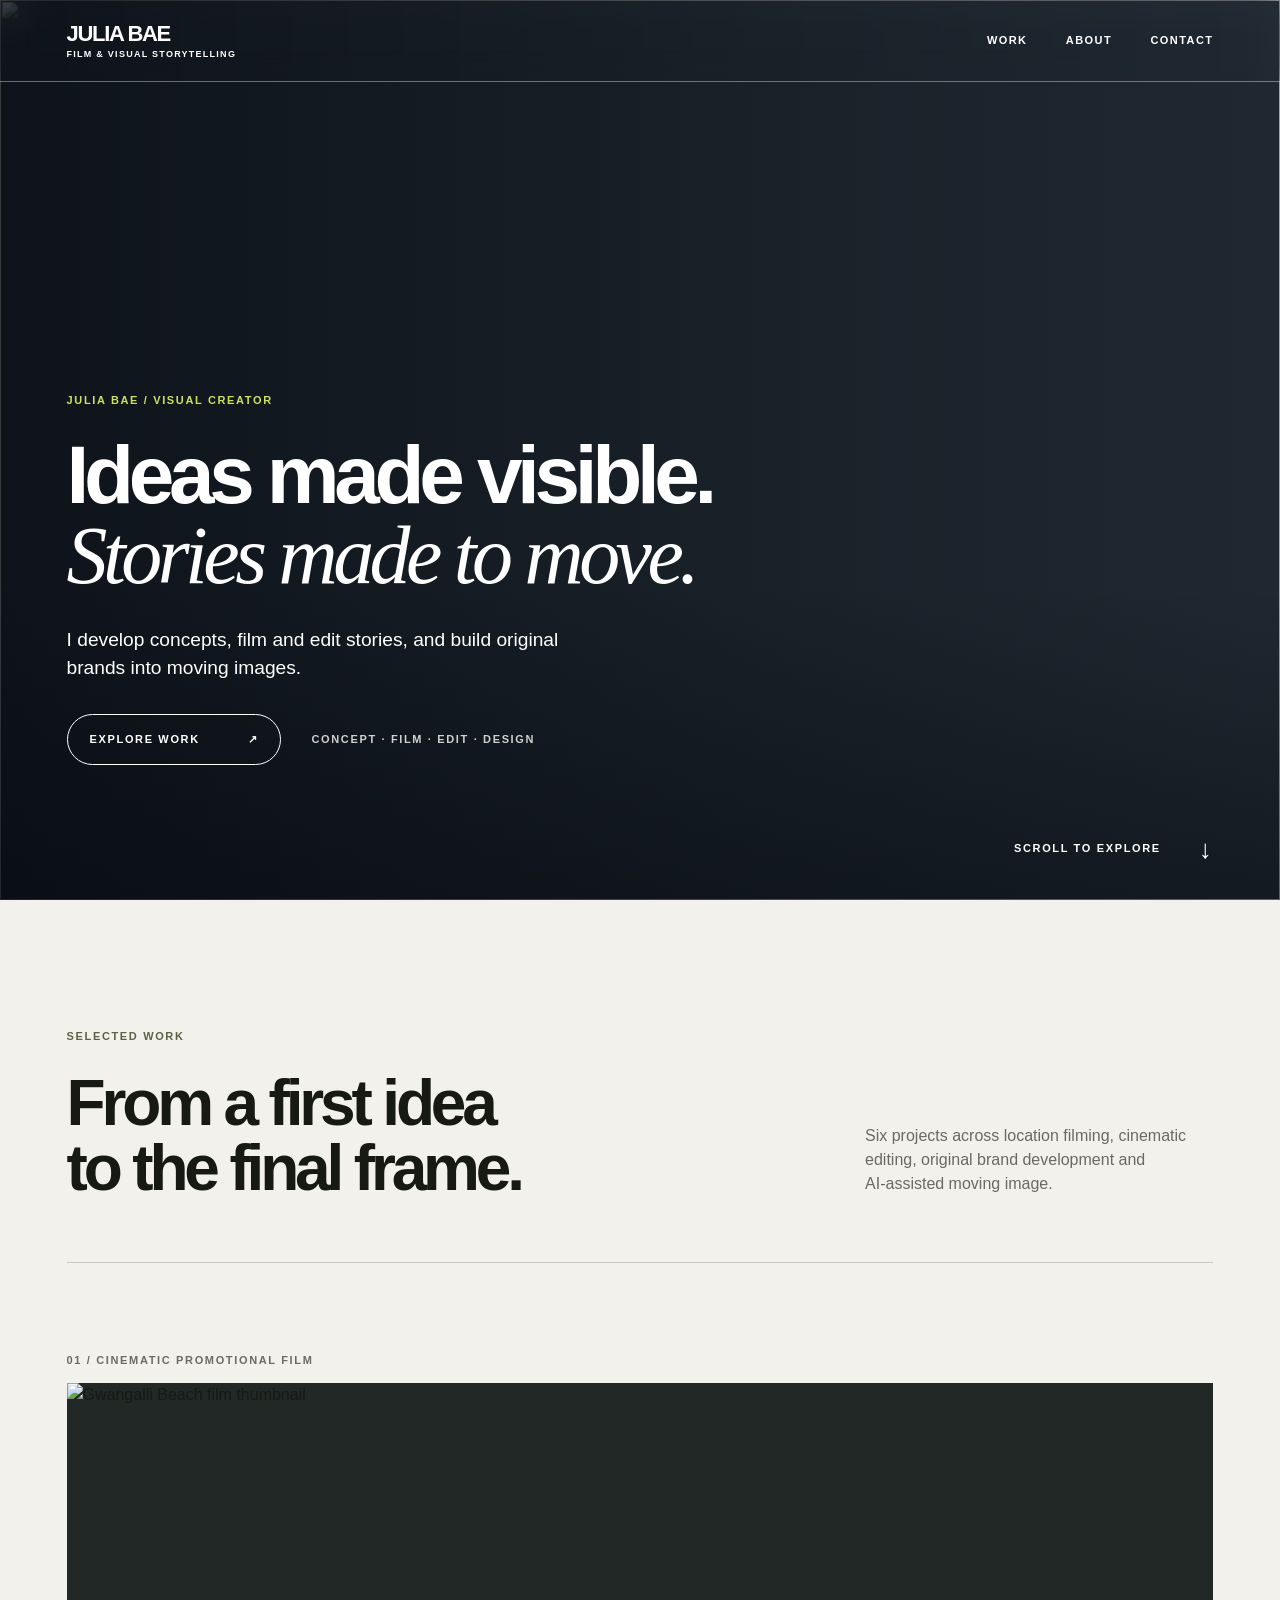
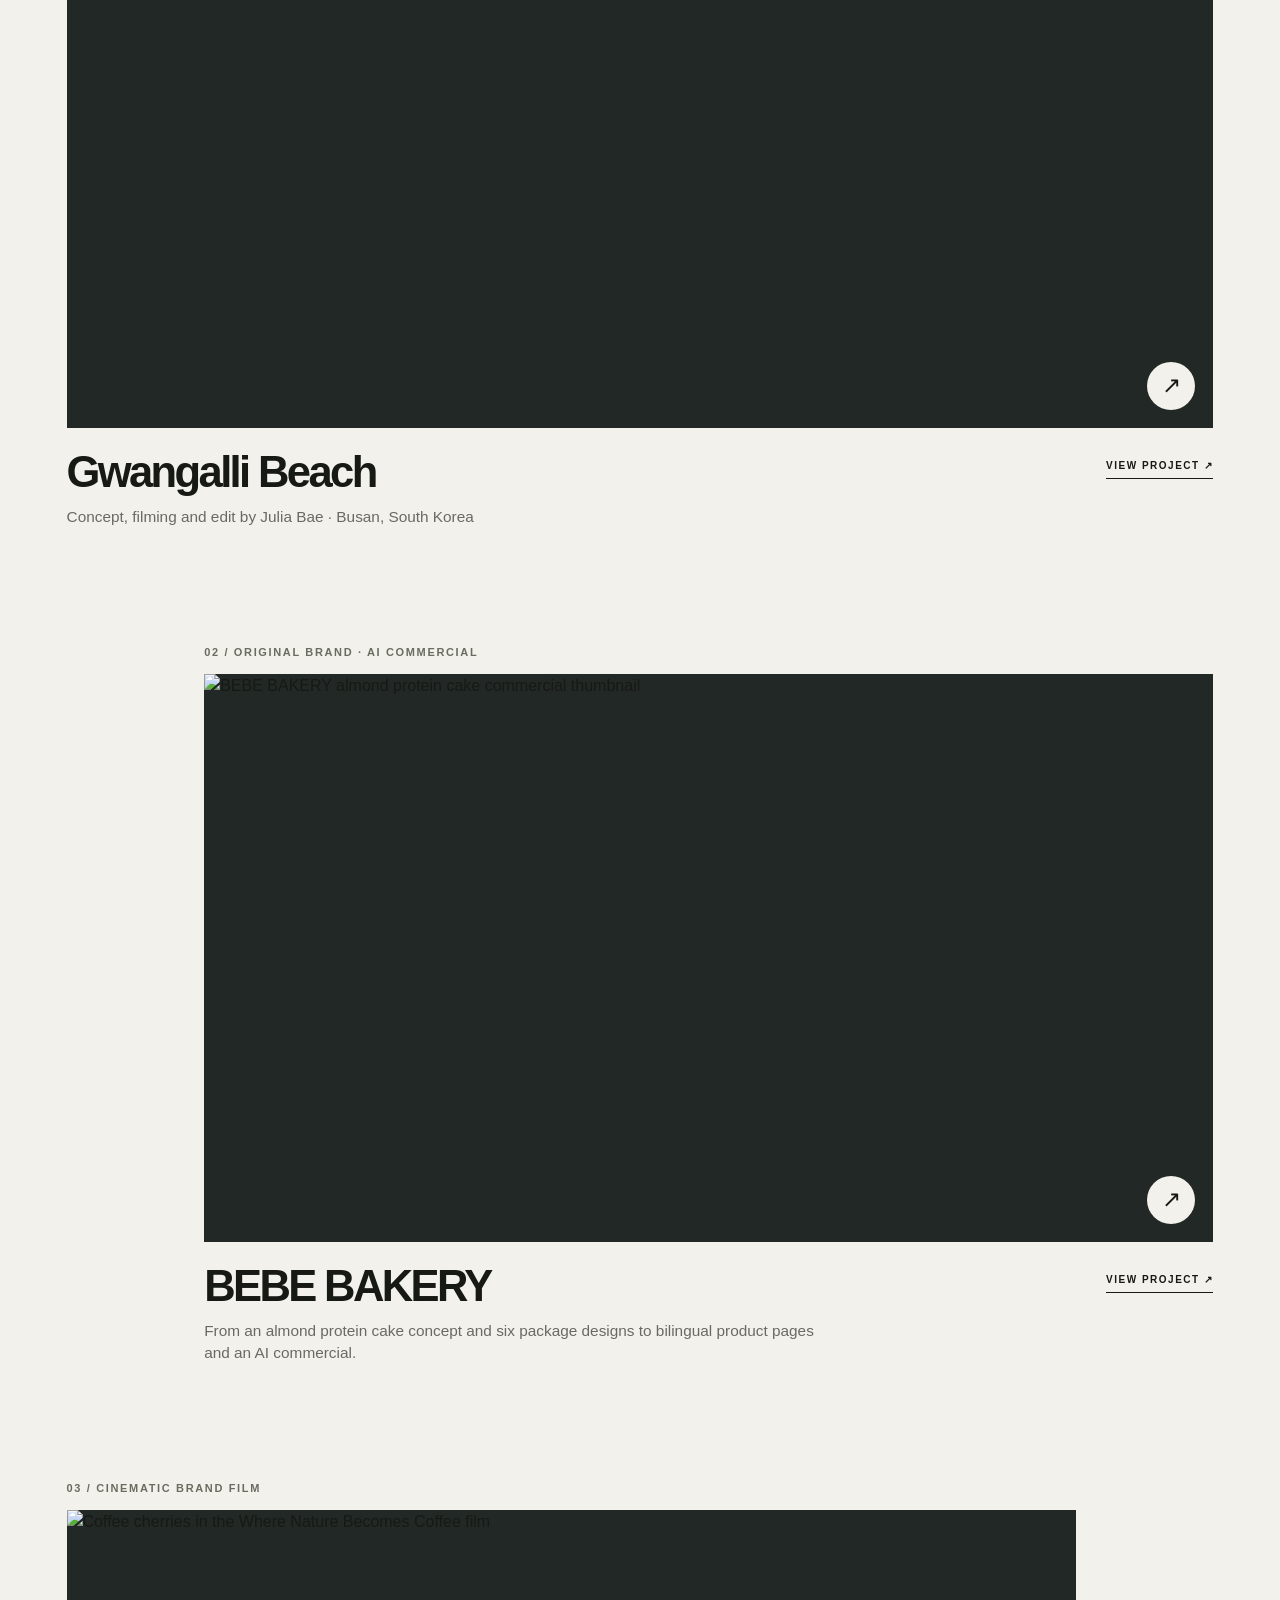
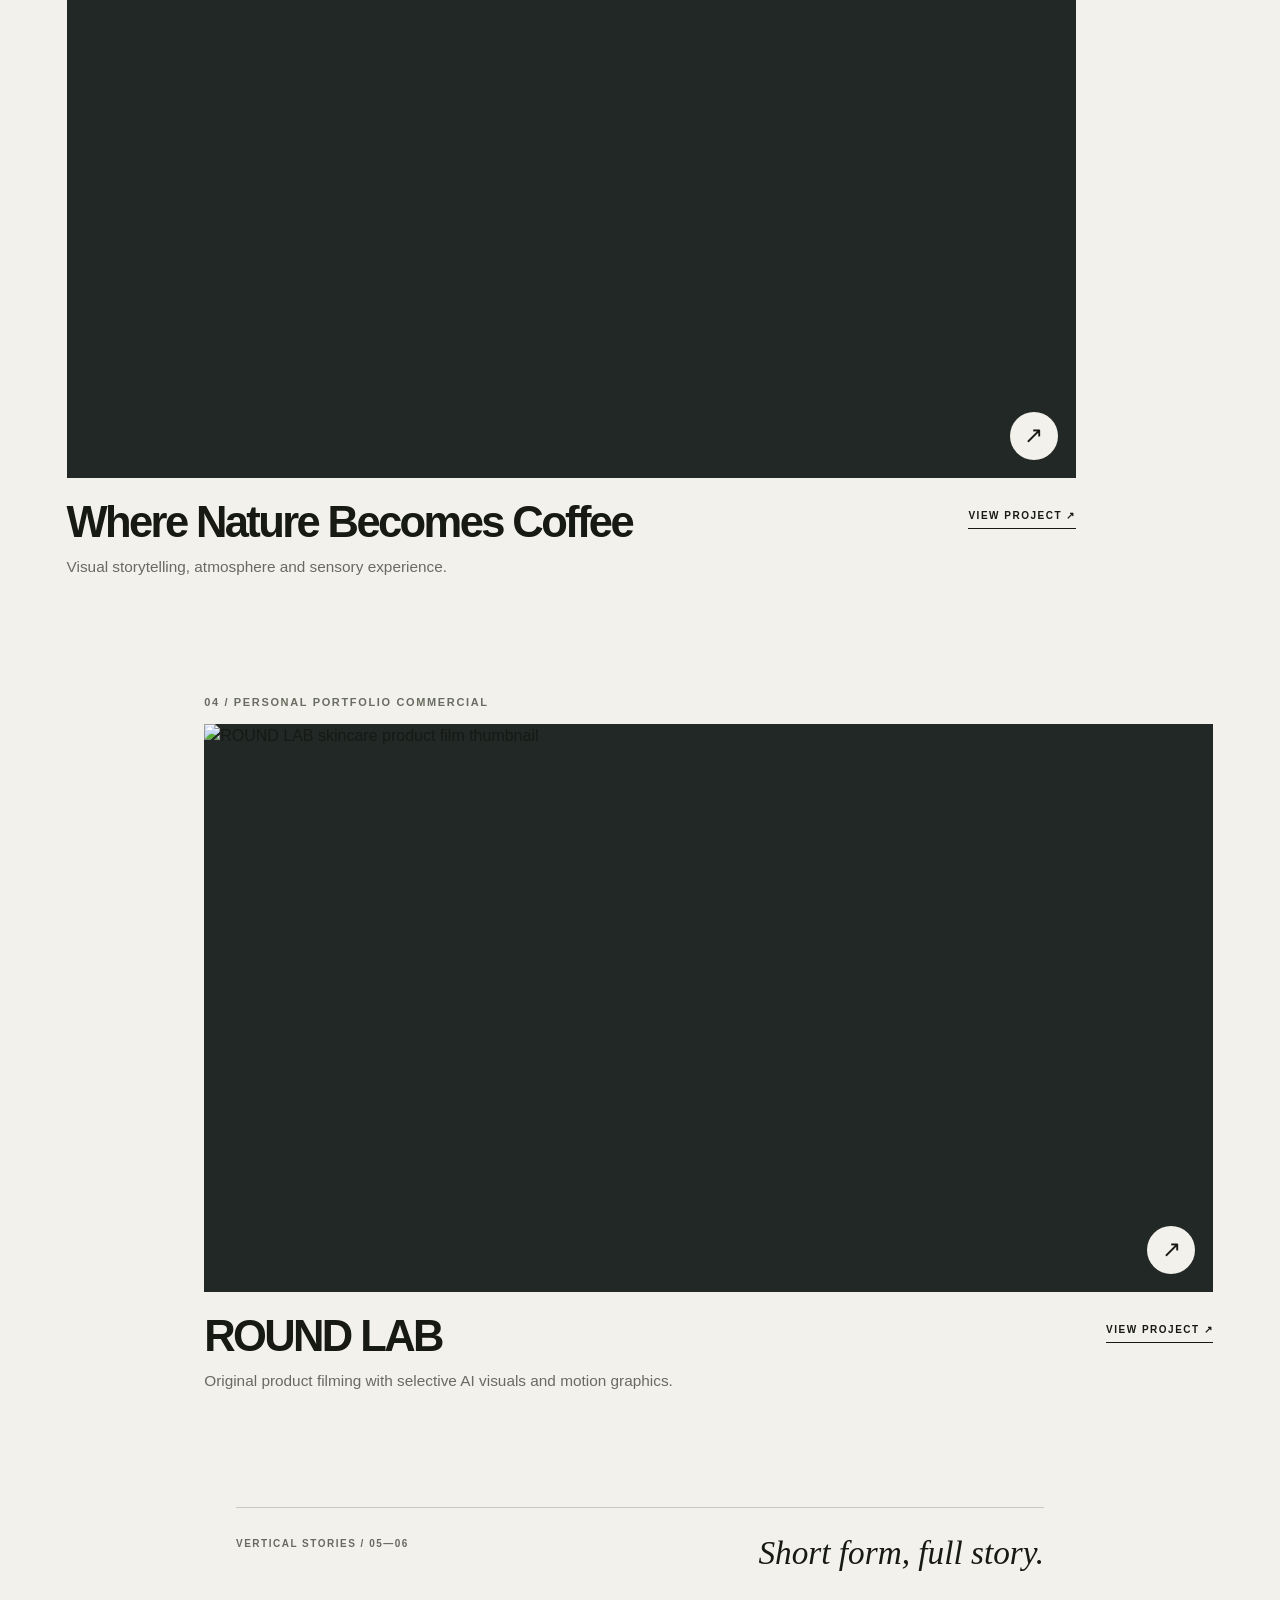
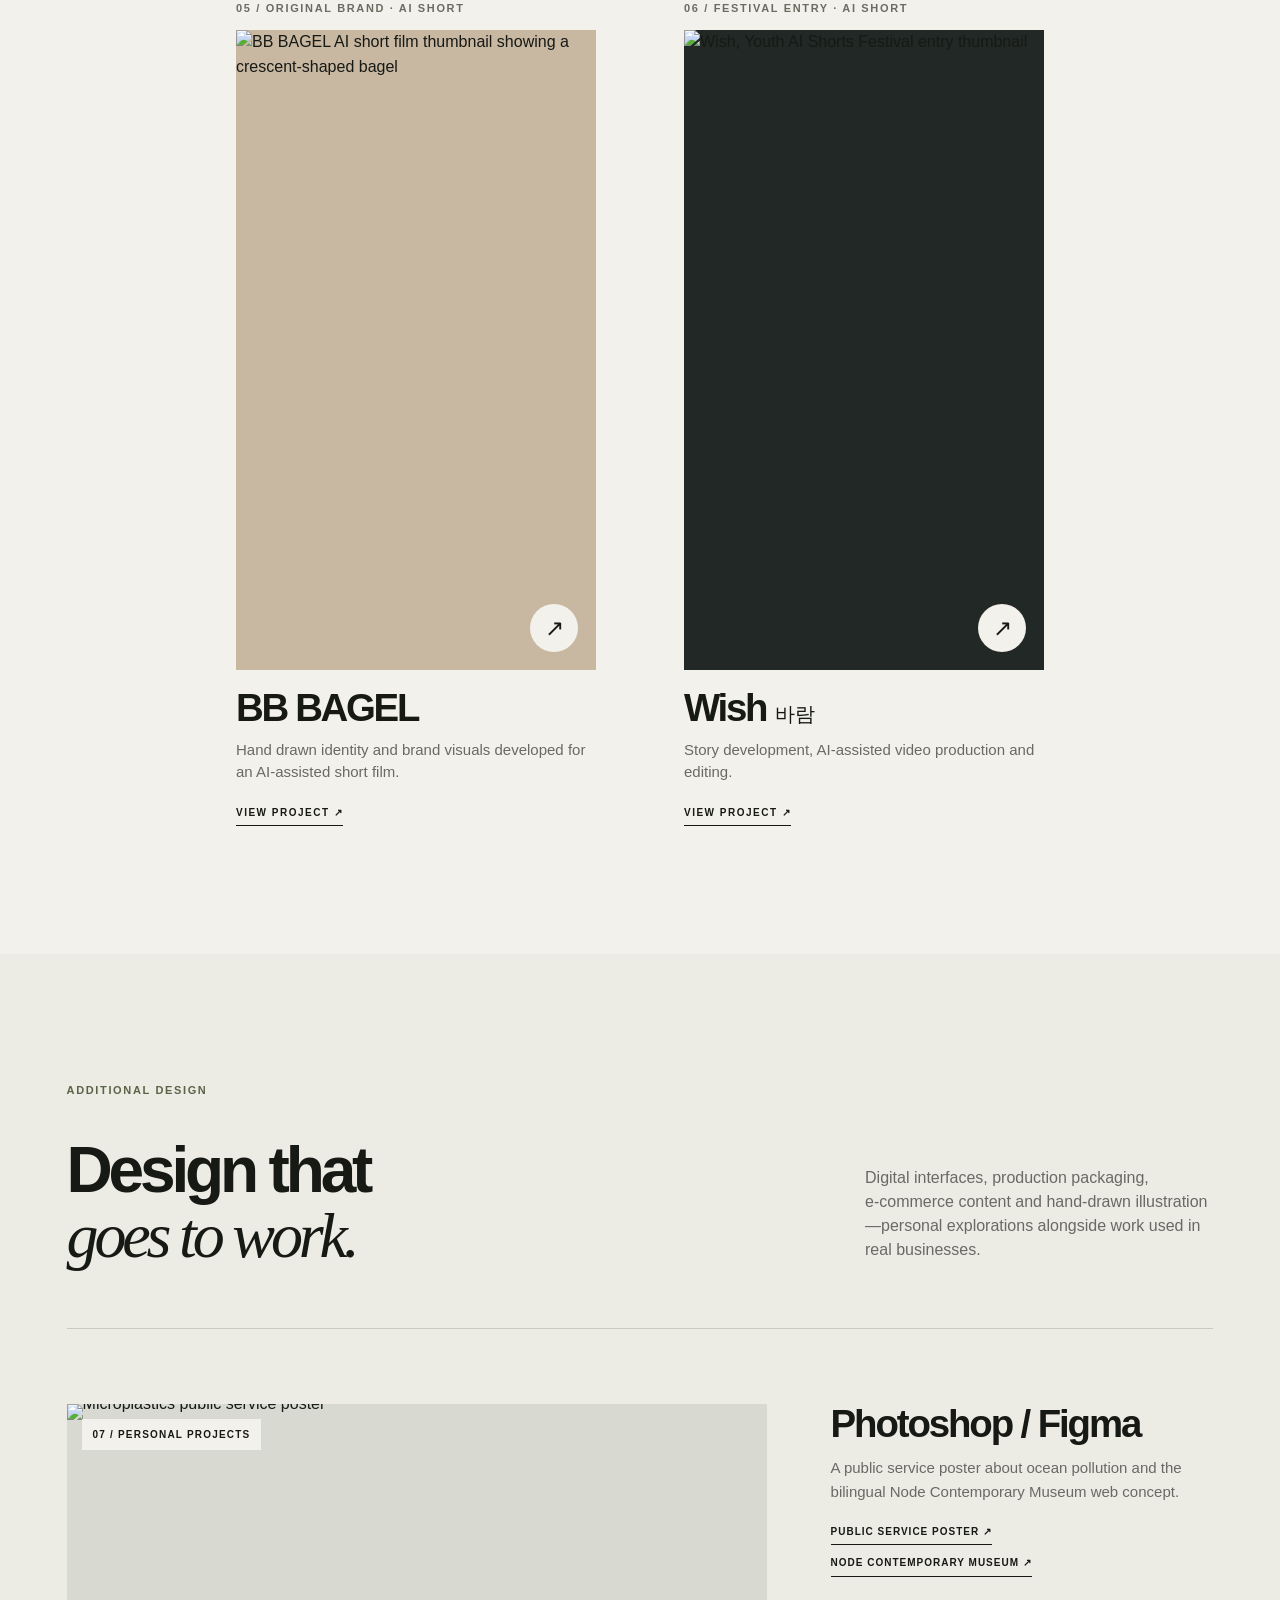
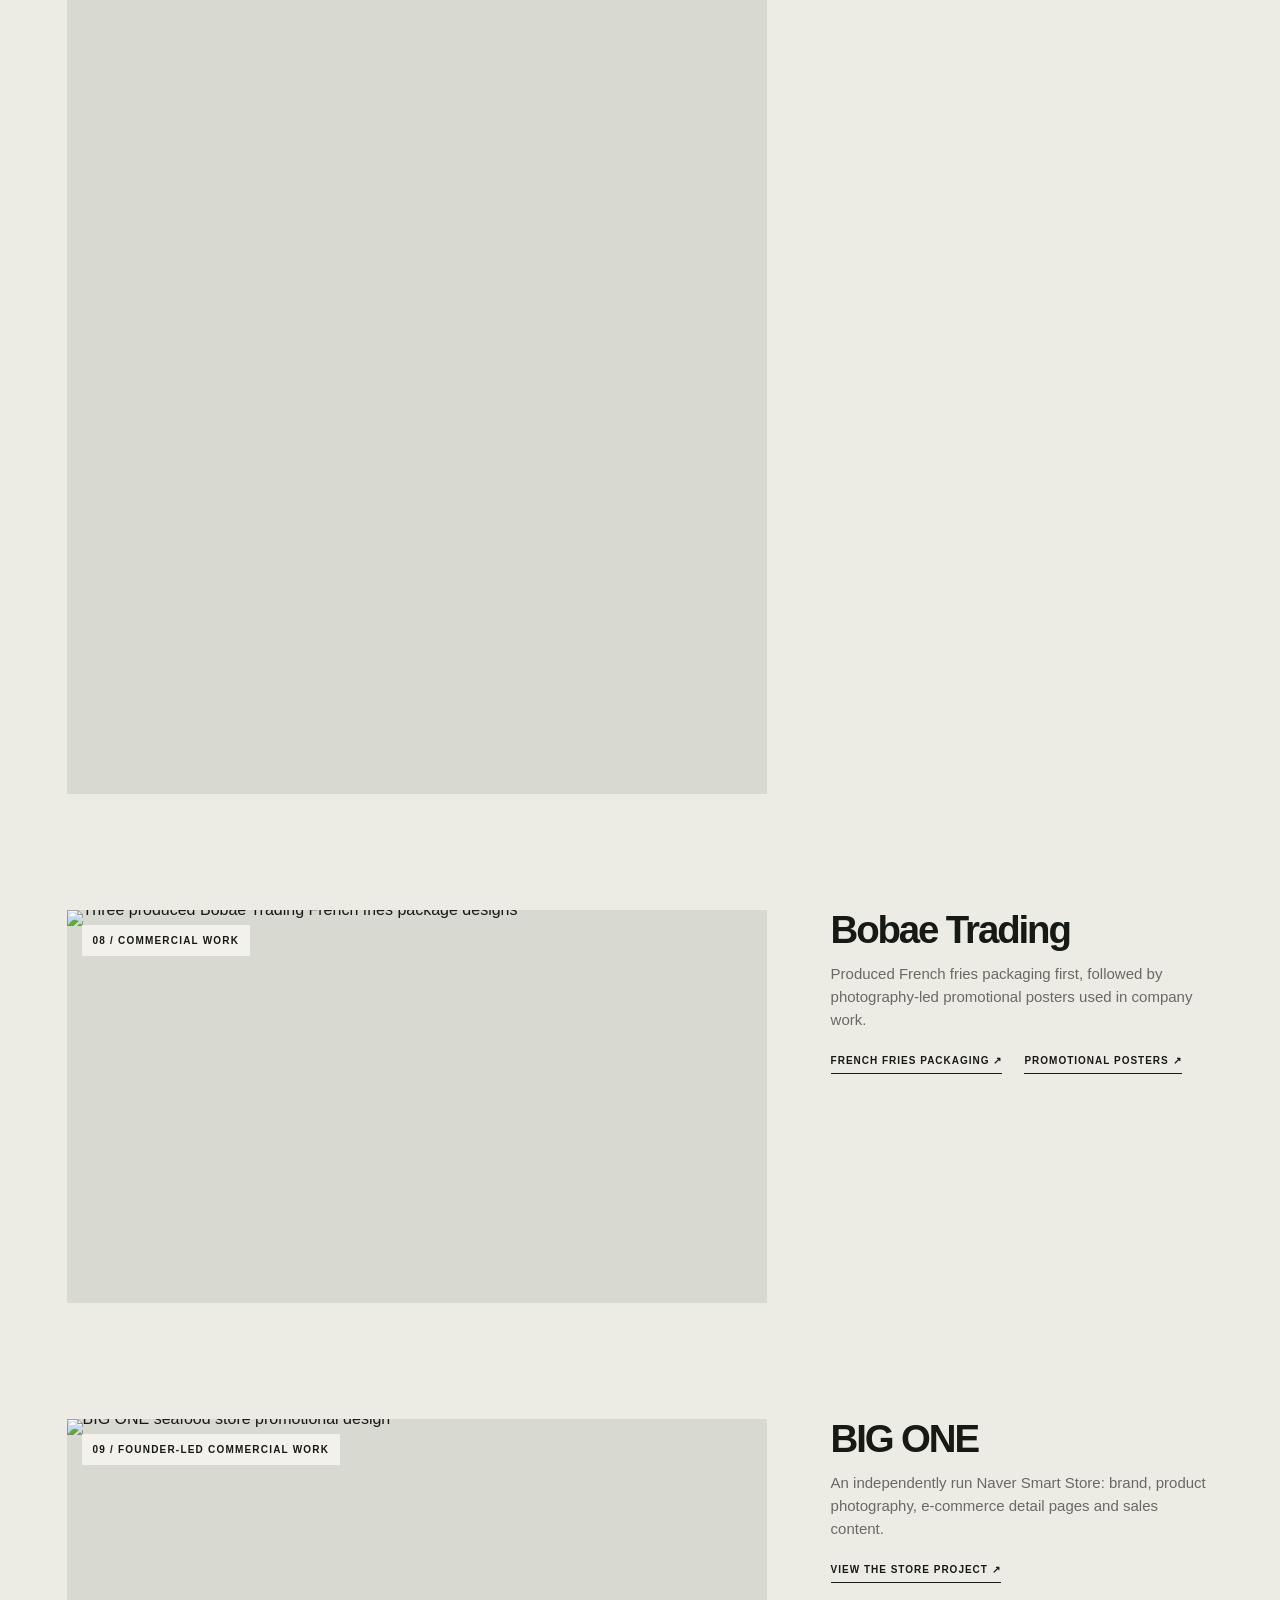
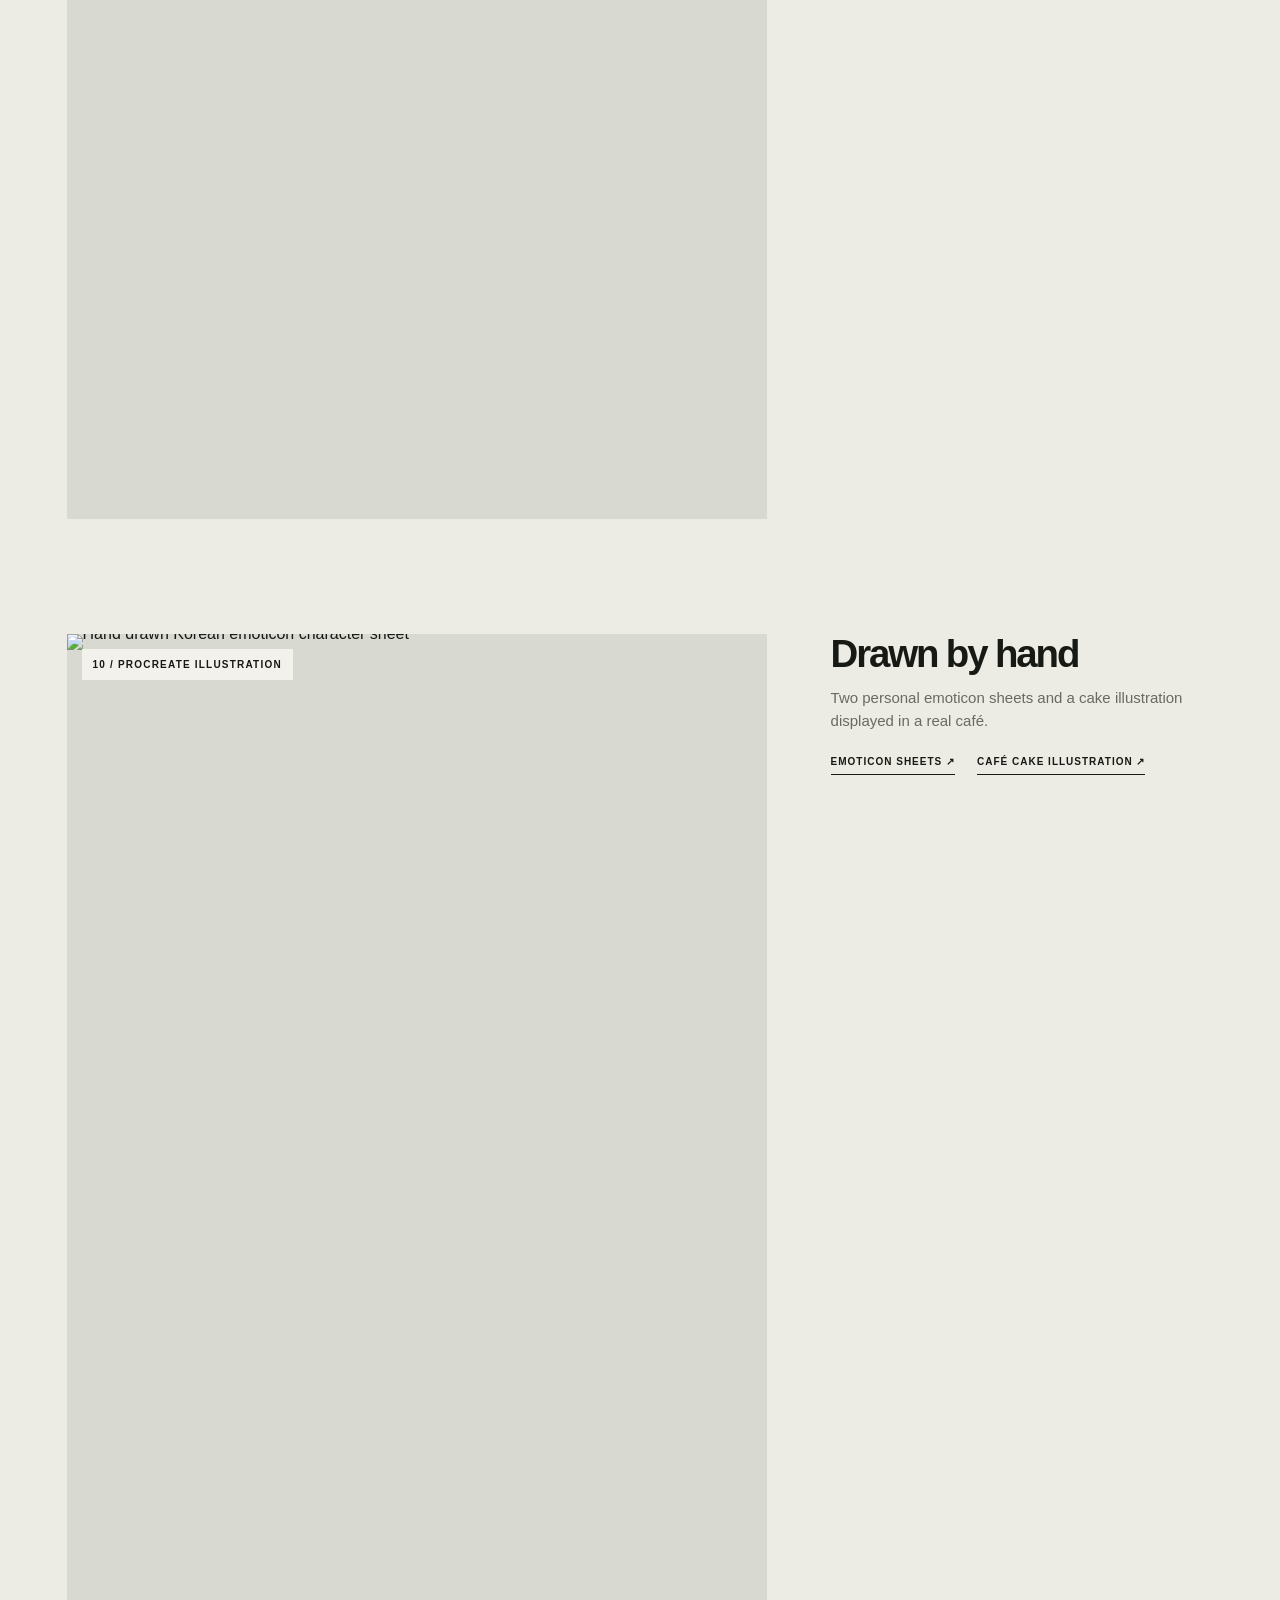
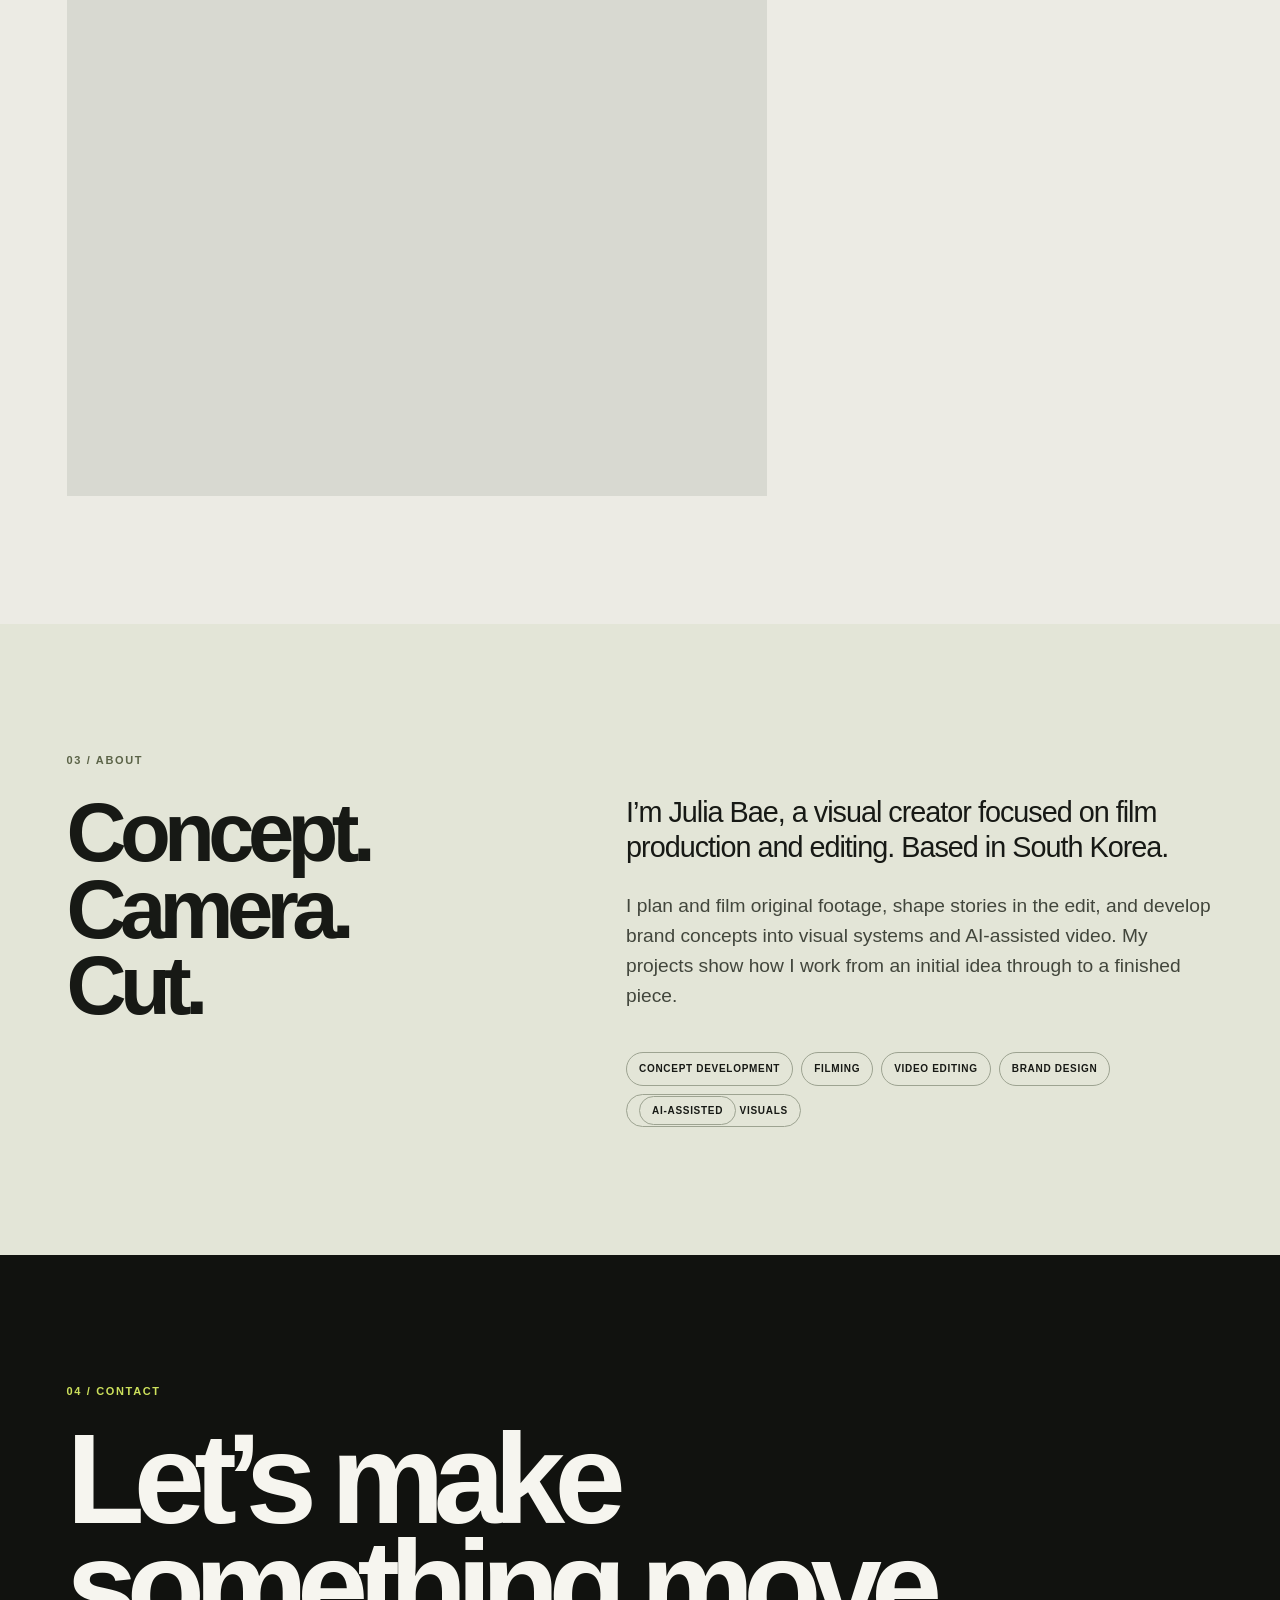
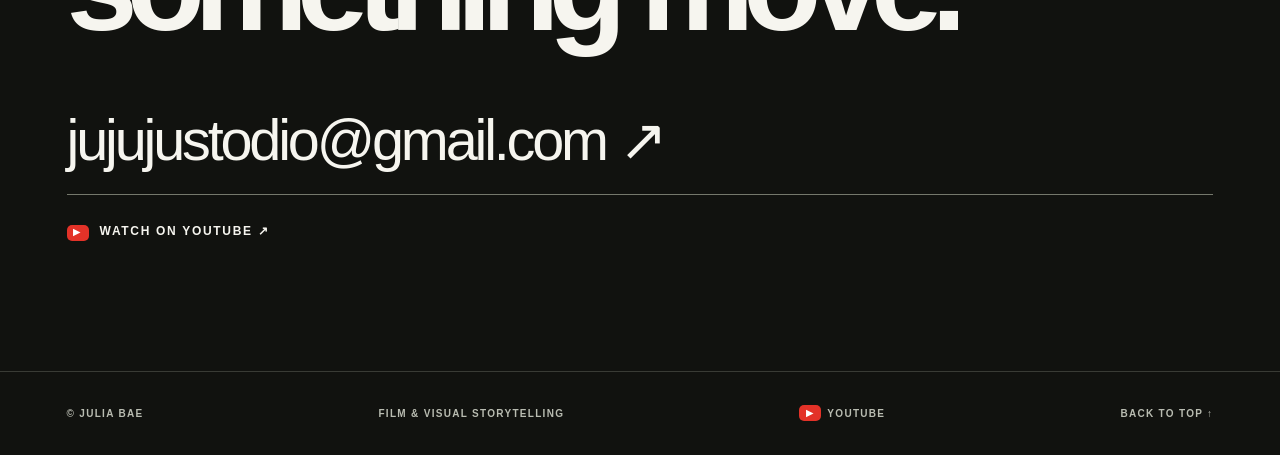
==== index.html @ 3a550744 "Add static Julia Bae portfolio site" ====
<!doctype html>
<html lang="en">
<head>
  <meta charset="utf-8">
  <meta name="viewport" content="width=device-width, initial-scale=1">
  <meta name="theme-color" content="#11120f">
  <meta name="description" content="Julia Bae is a visual creator working across concept development, filming, video editing, brand design and AI-assisted visual production.">
  <title>Julia Bae — Film & Visual Storytelling</title>
  <link rel="icon" href="assets/favicon.png" type="image/png">
  <link rel="stylesheet" href="styles.css?v=20261003l">
  <script src="site.js?v=20261003d" defer></script>
</head>
<body class="home-page">
  <a class="skip-link" href="#work">Skip to work</a>
  <header class="site-header" id="top">
    <a class="wordmark" href="index.html" aria-label="Julia Bae, home">JULIA BAE<span>Film &amp; visual storytelling</span></a>
    <button class="menu-toggle" type="button" aria-controls="site-nav" aria-expanded="false">MENU <span aria-hidden="true">+</span></button>
    <nav class="site-nav" id="site-nav" aria-label="Main navigation">
      <a href="#work">WORK</a><a href="#about">ABOUT</a><a href="#contact">CONTACT</a>
    </nav>
  </header>

  <main>
    <section class="hero" aria-labelledby="hero-title">
      <img class="hero-video" src="assets/gwangalli.jpg" alt="" aria-hidden="true">
      <div class="hero-shade"></div>
      <div class="hero-content">
        <p class="eyebrow light">JULIA BAE / VISUAL CREATOR</p>
        <h1 id="hero-title">Ideas made visible.<br><em>Stories made to move.</em></h1>
        <p class="hero-intro">I develop concepts, film and edit stories, and build original brands into moving images.</p>
        <div class="hero-actions"><a class="pill-button light" href="#work">EXPLORE WORK <span aria-hidden="true">↗</span></a><span class="hero-aside">CONCEPT · FILM · EDIT · DESIGN</span></div>
      </div>
      <a class="scroll-prompt" href="#work">SCROLL TO EXPLORE <span aria-hidden="true">↓</span></a>
    </section>

    <section class="selected-work section-pad" id="work" aria-labelledby="work-title">
      <div class="section-intro"><p class="eyebrow">SELECTED WORK</p><h2 id="work-title">From a first idea<br>to the final frame.</h2><p>Six projects across location filming, cinematic editing, original brand development and <span class="keep-together">AI-assisted</span> moving image.</p></div>

      <div class="work-list">
        <article class="work-item film-project film-wide" id="work-01">
          <p class="film-meta">01 / CINEMATIC PROMOTIONAL FILM</p>
          <a class="work-media landscape has-hover-video" href="project.html?id=gwangalli" aria-label="Explore Gwangalli Beach"><img src="assets/gwangalli.jpg" alt="Gwangalli Beach film thumbnail" loading="lazy" decoding="async"><iframe class="work-hover-video" data-hover-youtube="MDRBGM2c8nE" title="Muted Gwangalli Beach preview" allow="autoplay; encrypted-media; picture-in-picture" tabindex="-1" aria-hidden="true"></iframe><span class="media-arrow" aria-hidden="true">↗</span></a>
          <div class="film-info"><div class="film-info-copy"><h3>Gwangalli Beach</h3><p>Concept, filming and edit by Julia Bae · Busan, South Korea</p></div><a class="text-link" href="project.html?id=gwangalli">VIEW PROJECT <span aria-hidden="true">↗</span></a></div>
        </article>

        <article class="work-item film-project film-offset-right" id="work-02">
          <p class="film-meta">02 / ORIGINAL BRAND · AI COMMERCIAL</p>
          <a class="work-media landscape has-hover-video" href="project.html?id=bebe-bakery" aria-label="Explore BEBE BAKERY"><img src="assets/bebe.jpg" alt="BEBE BAKERY almond protein cake commercial thumbnail" loading="lazy" decoding="async"><iframe class="work-hover-video" data-hover-youtube="HcP7eMdzmfw" title="Muted BEBE BAKERY preview" allow="autoplay; encrypted-media; picture-in-picture" tabindex="-1" aria-hidden="true"></iframe><span class="media-arrow" aria-hidden="true">↗</span></a>
          <div class="film-info"><div class="film-info-copy"><h3>BEBE BAKERY</h3><p>From an almond protein cake concept and six package designs to bilingual product pages and an AI commercial.</p></div><a class="text-link" href="project.html?id=bebe-bakery">VIEW PROJECT <span aria-hidden="true">↗</span></a></div>
        </article>

        <article class="work-item film-project film-offset-left" id="work-03">
          <p class="film-meta">03 / CINEMATIC BRAND FILM</p>
          <a class="work-media landscape forest-media has-hover-video" href="project.html?id=forest-coffee" aria-label="Explore Where Nature Becomes Coffee"><img src="assets/forest.jpg" alt="Coffee cherries in the Where Nature Becomes Coffee film" loading="lazy" decoding="async"><iframe class="work-hover-video" data-hover-youtube="tjpV0x8p31o" title="Muted Where Nature Becomes Coffee preview" allow="autoplay; encrypted-media; picture-in-picture" tabindex="-1" aria-hidden="true"></iframe><span class="media-arrow" aria-hidden="true">↗</span></a>
          <div class="film-info"><div class="film-info-copy"><h3>Where Nature Becomes Coffee</h3><p>Visual storytelling, atmosphere and sensory experience.</p></div><a class="text-link" href="project.html?id=forest-coffee">VIEW PROJECT <span aria-hidden="true">↗</span></a></div>
        </article>

        <article class="work-item film-project film-offset-right" id="work-04">
          <p class="film-meta">04 / PERSONAL PORTFOLIO COMMERCIAL</p>
          <a class="work-media landscape has-hover-video" href="project.html?id=round-lab" aria-label="Explore ROUND LAB"><img src="assets/round-lab.png" alt="ROUND LAB skincare product film thumbnail" loading="lazy" decoding="async"><iframe class="work-hover-video" data-hover-youtube="r_XAeO5DwEg" title="Muted ROUND LAB preview" allow="autoplay; encrypted-media; picture-in-picture" tabindex="-1" aria-hidden="true"></iframe><span class="media-arrow" aria-hidden="true">↗</span></a>
          <div class="film-info"><div class="film-info-copy"><h3>ROUND LAB</h3><p>Original product filming with selective AI visuals and motion graphics.</p></div><a class="text-link" href="project.html?id=round-lab">VIEW PROJECT <span aria-hidden="true">↗</span></a></div>
        </article>

        <div class="shorts-intro"><span class="eyebrow">VERTICAL STORIES / 05—06</span><p>Short form, full story.</p></div>
        <div class="shorts-grid">
          <article class="work-item film-project short-item" id="work-05"><p class="film-meta">05 / ORIGINAL BRAND · AI SHORT</p><a class="work-media portrait bb-poster has-hover-video" href="project.html?id=bb-bagel" aria-label="Explore BB BAGEL"><img src="assets/bb-bagel-crescent.jpg" alt="BB BAGEL AI short film thumbnail showing a crescent-shaped bagel" loading="lazy" decoding="async"><iframe class="work-hover-video" data-hover-youtube="BdpYAQRbu0A" title="Muted BB BAGEL preview" allow="autoplay; encrypted-media; picture-in-picture" tabindex="-1" aria-hidden="true"></iframe><span class="media-arrow" aria-hidden="true">↗</span></a><div class="film-info"><div class="film-info-copy"><h3>BB BAGEL</h3><p>Hand drawn identity and brand visuals developed for an AI-assisted short film.</p></div><a class="text-link" href="project.html?id=bb-bagel">VIEW PROJECT <span aria-hidden="true">↗</span></a></div></article>
          <article class="work-item film-project short-item" id="work-06"><p class="film-meta">06 / FESTIVAL ENTRY · AI SHORT</p><a class="work-media portrait has-hover-video" href="project.html?id=wish" aria-label="Explore Wish"><img src="assets/wish.png" alt="Wish, Youth AI Shorts Festival entry thumbnail" loading="lazy" decoding="async"><iframe class="work-hover-video" data-hover-youtube="m16UybQu5jQ" title="Muted Wish preview" allow="autoplay; encrypted-media; picture-in-picture" tabindex="-1" aria-hidden="true"></iframe><span class="media-arrow" aria-hidden="true">↗</span></a><div class="film-info"><div class="film-info-copy"><h3>Wish <small>바람</small></h3><p>Story development, AI-assisted video production and editing.</p></div><a class="text-link" href="project.html?id=wish">VIEW PROJECT <span aria-hidden="true">↗</span></a></div></article>
        </div>
      </div>
    </section>

    <section class="design-work section-pad" id="design" aria-labelledby="design-title">
      <div class="design-intro"><p class="eyebrow">ADDITIONAL DESIGN</p><h2 id="design-title">Design that<br><em>goes to work.</em></h2><p>Digital interfaces, production packaging, e-commerce content and hand-drawn illustration—personal explorations alongside work used in real businesses.</p></div>
      <div class="design-projects">
        <article class="design-project"><a class="design-cover" href="project.html?id=microplastics-psa"><img src="assets/previews/design/07-microplastics-psa.webp" width="1100" height="1556" alt="Microplastics public service poster" loading="lazy"><span>07 / PERSONAL PROJECTS</span></a><div class="design-copy"><h3>Photoshop / Figma</h3><p>A public service poster about ocean pollution and the bilingual Node Contemporary Museum web concept.</p><div class="design-links"><a href="project.html?id=microplastics-psa">PUBLIC SERVICE POSTER ↗</a><a href="project.html?id=node-museum">NODE CONTEMPORARY MUSEUM ↗</a></div></div></article>
        <article class="design-project"><a class="design-cover" href="project.html?id=bobae-packaging"><img src="assets/previews/design/08-bobae-01.webp" width="1100" height="619" alt="Three produced Bobae Trading French fries package designs" loading="lazy"><span>08 / COMMERCIAL WORK</span></a><div class="design-copy"><h3>Bobae Trading</h3><p>Produced French fries packaging first, followed by photography-led promotional posters used in company work.</p><div class="design-links"><a href="project.html?id=bobae-packaging">FRENCH FRIES PACKAGING ↗</a><a href="project.html?id=bobae-posters">PROMOTIONAL POSTERS ↗</a></div></div></article>
        <article class="design-project"><a class="design-cover" href="project.html?id=bigone"><img src="assets/previews/bigone/instagram/01.webp" width="1100" height="1100" alt="BIG ONE seafood store promotional design" loading="lazy"><span>09 / FOUNDER-LED COMMERCIAL WORK</span></a><div class="design-copy"><h3>BIG ONE</h3><p>An independently run Naver Smart Store: brand, product photography, e-commerce detail pages and sales content.</p><div class="design-links"><a href="project.html?id=bigone">VIEW THE STORE PROJECT ↗</a></div></div></article>
        <article class="design-project"><a class="design-cover" href="project.html?id=emoticons"><img src="assets/previews/design/10-squirrel.webp" width="766" height="1600" alt="Hand drawn Korean emoticon character sheet" loading="lazy"><span>10 / PROCREATE ILLUSTRATION</span></a><div class="design-copy"><h3>Drawn by hand</h3><p>Two personal emoticon sheets and a cake illustration displayed in a real café.</p><div class="design-links"><a href="project.html?id=emoticons">EMOTICON SHEETS ↗</a><a href="project.html?id=cake-illustration">CAFÉ CAKE ILLUSTRATION ↗</a></div></div></article>
      </div>
    </section>
    <section class="about-section section-pad" id="about" aria-labelledby="about-title"><p class="eyebrow">03 / ABOUT</p><div class="about-grid"><h2 id="about-title">Concept.<br>Camera.<br>Cut.</h2><div><p class="about-lead">I’m Julia Bae, a visual creator focused on film production and editing. Based in South Korea.</p><p>I plan and film original footage, shape stories in the edit, and develop brand concepts into visual systems and AI-assisted video. My projects show how I work from an initial idea through to a finished piece.</p><div class="about-tags"><span>CONCEPT DEVELOPMENT</span><span>FILMING</span><span>VIDEO EDITING</span><span>BRAND DESIGN</span><span>AI-ASSISTED VISUALS</span></div></div></div></section>
    <section class="contact-section section-pad" id="contact" aria-labelledby="contact-title"><p class="eyebrow light">04 / CONTACT</p><h2 id="contact-title">Let’s make<br>something move.</h2><a class="contact-email" href="mailto:jujujustodio@gmail.com">jujujustodio@gmail.com <span aria-hidden="true">↗</span></a><a class="contact-youtube" href="https://www.youtube.com/@juliaconverts" target="_blank" rel="noopener noreferrer"><span class="youtube-icon" aria-hidden="true">▶</span> WATCH ON YOUTUBE <span aria-hidden="true">↗</span></a></section>
  </main>
  <footer class="site-footer"><span>© JULIA BAE</span><span>FILM &amp; VISUAL STORYTELLING</span><a class="footer-youtube" href="https://www.youtube.com/@juliaconverts" target="_blank" rel="noopener noreferrer" aria-label="Julia Bae on YouTube, opens in a new tab"><span class="youtube-icon" aria-hidden="true">▶</span> YOUTUBE</a><a href="#top">BACK TO TOP ↑</a></footer>
</body>
</html>
---- styles.css ----
:root{--paper:#f3f1eb;--paper-dark:#e8e6df;--ink:#171915;--muted:#686a63;--line:#c9cac2;--accent:#cde15c;--dark:#11120f;--gutter:clamp(22px,5.2vw,96px)}
*,*::before,*::after{box-sizing:border-box}html{scroll-behavior:smooth}body{margin:0;background:var(--paper);color:var(--ink);font-family:Arial,Helvetica,sans-serif;line-height:1.55;-webkit-font-smoothing:antialiased}img,video{display:block;max-width:100%}a{color:inherit;text-decoration:none}button{font:inherit}a:focus-visible,button:focus-visible,video:focus-visible{outline:3px solid #a2bd27;outline-offset:4px}.skip-link{position:fixed;top:-100px;left:10px;z-index:100;background:var(--accent);padding:12px}.skip-link:focus{top:10px}
.site-header{height:82px;padding:0 var(--gutter);display:flex;align-items:center;justify-content:space-between;gap:24px;border-bottom:1px solid rgba(23,25,21,.16);background:rgba(243,241,235,.95);backdrop-filter:blur(16px);position:relative;z-index:30}.home-page .site-header{position:absolute;inset:0 0 auto;background:transparent;color:#fff;border-color:#ffffff60}.wordmark{font-weight:800;letter-spacing:-.06em;font-size:22px;line-height:1}.wordmark span{display:block;margin-top:5px;font-size:9px;font-weight:600;letter-spacing:.14em;text-transform:uppercase}.site-nav{display:flex;gap:clamp(22px,3vw,56px);align-items:center}.site-nav a,.menu-toggle{font-size:11px;font-weight:800;letter-spacing:.13em}.site-nav a:hover,.site-footer a:hover{opacity:.5}.menu-toggle{display:none;color:inherit;background:none;border:0;padding:10px 0;cursor:pointer}
.eyebrow,.work-index,.text-link,.pill-button,.scroll-prompt,.hero-aside,.portrait-mark,.project-counter,.project-type,.meta-label,.media-label,.footer-note{font-size:11px;font-weight:800;letter-spacing:.15em;text-transform:uppercase}.eyebrow{margin:0 0 26px;color:#5b6347}.eyebrow.light{color:var(--accent)}.section-pad{padding:clamp(85px,10vw,160px) var(--gutter)}
.hero{height:min(900px,100svh);min-height:650px;position:relative;isolation:isolate;overflow:hidden;background:#242e38;color:#fff}.hero-video{position:absolute;inset:0;width:100%;height:100%;object-fit:cover;z-index:-3}.hero-shade{position:absolute;inset:0;background:linear-gradient(90deg,rgba(5,9,14,.72) 0%,rgba(4,8,12,.34) 60%,rgba(4,8,12,.15) 100%),linear-gradient(0deg,rgba(5,9,14,.45),transparent 35%);z-index:-2}.hero-content{position:absolute;left:var(--gutter);right:var(--gutter);bottom:clamp(115px,15vh,160px);max-width:1120px}.hero h1{font-size:clamp(62px,9.2vw,158px);font-weight:700;line-height:.91;letter-spacing:-.085em;margin:0}.hero h1 em{font-family:Georgia,serif;font-weight:400;letter-spacing:-.07em}.hero-intro{font-size:clamp(16px,1.5vw,21px);max-width:535px;line-height:1.45;margin:30px 0 32px}.hero-actions{display:flex;align-items:center;gap:30px}.pill-button{display:inline-flex;align-items:center;gap:48px;border-radius:99px;border:1px solid var(--ink);padding:16px 22px;transition:background .2s,color .2s}.pill-button.light{border-color:#fff;color:#fff}.pill-button:hover{background:var(--accent);border-color:var(--accent);color:var(--ink)}.hero-aside{opacity:.8}.scroll-prompt{position:absolute;bottom:38px;right:var(--gutter);display:flex;gap:38px;align-items:center}.scroll-prompt span{font-size:26px;line-height:1;font-weight:400}
.section-intro{display:grid;grid-template-columns:1fr minmax(260px,360px);column-gap:8vw;align-items:end;padding-bottom:70px;border-bottom:1px solid var(--line)}.section-intro .eyebrow{grid-column:1/-1}.section-intro h2{font-size:clamp(54px,7.6vw,118px);line-height:.94;letter-spacing:-.075em;font-weight:700;margin:0}.section-intro>p:last-child{color:var(--muted);font-size:clamp(16px,1.3vw,19px);margin:0 0 7px}.work-list{padding-top:clamp(60px,7vw,115px)}.work-item{min-width:0}.work-media{display:block;position:relative;background:#222825;overflow:hidden}.work-media.landscape{aspect-ratio:16/9}.work-media.portrait{aspect-ratio:9/16;max-width:440px;margin-inline:auto}.work-media img,.work-media video{width:100%;height:100%;object-fit:contain;background:#222825;transition:transform .6s cubic-bezier(.2,.7,.2,1)}.work-media:hover img,.work-media:hover video{transform:scale(1.025)}.work-media .media-arrow{position:absolute;right:18px;bottom:18px;width:48px;height:48px;border-radius:50%;display:grid;place-items:center;background:var(--paper);color:var(--ink);font-size:23px;line-height:1;transition:transform .2s}.work-media:hover .media-arrow{transform:rotate(45deg)}.work-caption{display:grid;grid-template-columns:minmax(145px,245px) minmax(0,1fr) auto;gap:24px;align-items:start;padding:25px 0 100px}.work-index{color:#76786d;white-space:nowrap;padding-top:9px}.work-caption h3,.work-copy h3{font-size:clamp(31px,3.4vw,54px);line-height:1.02;letter-spacing:-.06em;margin:0}.work-caption h3 small{font-size:.48em;font-weight:500;letter-spacing:0}.work-caption p,.work-copy p{max-width:420px;color:var(--muted);margin:11px 0 0}.text-link{white-space:nowrap;border-bottom:1px solid var(--ink);padding:8px 0 5px;align-self:start;transition:opacity .2s}.text-link:hover{opacity:.5}.work-split{display:grid;grid-template-columns:minmax(300px,.75fr) minmax(0,1.25fr);gap:5vw;align-items:center;background:var(--paper-dark);padding:clamp(30px,5vw,85px);margin:0 calc(-1 * var(--gutter)) 125px}.work-split .work-copy{padding-left:calc(var(--gutter) - clamp(30px,5vw,85px));max-width:560px}.work-copy h3{font-size:clamp(60px,7.5vw,130px);margin:35px 0 25px}.work-copy p{font-size:clamp(17px,1.5vw,21px);line-height:1.4;margin:0 0 38px}.work-standard{max-width:84%;margin-bottom:80px}.work-standard:nth-of-type(4){margin-left:auto}.forest-media{background:#273326}.forest-media video{object-fit:cover}.shorts-intro{border-top:1px solid var(--line);padding:55px 0 25px;display:flex;justify-content:space-between;gap:15px}.shorts-intro .eyebrow{margin:0}.shorts-intro p{font-family:Georgia,serif;font-style:italic;font-size:clamp(24px,3vw,42px);line-height:1;margin:0}.shorts-grid{display:grid;grid-template-columns:repeat(2,minmax(0,1fr));gap:clamp(25px,6vw,110px);align-items:start}.short-item:nth-child(2){padding-top:150px}.short-item .work-caption{grid-template-columns:1fr auto;gap:12px;padding:20px 0}.short-item .work-index{grid-column:1/-1}.short-item .work-caption h3{font-size:clamp(30px,3vw,46px)}.short-item .work-caption p{font-size:14px}.portrait-mark{position:absolute;left:16px;top:16px;background:var(--paper);padding:8px 11px}.bb-poster img{object-fit:contain;background:#c8b8a2}
.about-section{background:#e3e5d7}.about-grid{display:grid;grid-template-columns:1fr 1fr;gap:8vw}.about-grid h2{font-size:clamp(70px,9vw,154px);line-height:.85;letter-spacing:-.08em;margin:0}.about-grid>div{padding-top:9px;max-width:590px}.about-grid p{font-size:clamp(17px,1.5vw,21px);color:#42463c;margin:0 0 25px}.about-grid .about-lead{font-size:clamp(25px,2.8vw,43px);line-height:1.15;letter-spacing:-.04em;color:var(--ink)}.about-tags{display:flex;flex-wrap:wrap;gap:8px;margin-top:42px}.about-tags span{border:1px solid #9da391;border-radius:50px;padding:8px 12px;font-size:10px;letter-spacing:.07em;font-weight:700}.contact-section{background:var(--dark);color:#f6f5ef;min-height:600px}.contact-section h2{font-size:clamp(70px,10vw,170px);line-height:.83;letter-spacing:-.085em;margin:0 0 70px}.contact-email{display:block;font-size:clamp(24px,4.5vw,70px);line-height:1.1;letter-spacing:-.055em;border-bottom:1px solid #75786c;padding-bottom:22px;max-width:1000px;overflow-wrap:anywhere}.contact-email:hover{color:var(--accent)}.contact-youtube{display:inline-block;margin-top:27px;font-size:12px;font-weight:800;letter-spacing:.14em}.site-footer{min-height:84px;background:var(--dark);color:#b9bcb1;border-top:1px solid #393b35;padding:25px var(--gutter);display:flex;justify-content:space-between;align-items:center;gap:20px;font-size:10px;font-weight:700;letter-spacing:.13em}.project-page .site-footer{background:var(--paper);color:var(--muted);border-top:1px solid var(--line)}
.project-shell{padding:0 var(--gutter) 120px}.project-heading{padding:clamp(70px,8vw,135px) 0 clamp(35px,5vw,80px)}.project-heading-top{display:flex;justify-content:space-between;gap:20px;margin-bottom:30px}.project-counter,.project-type{color:var(--muted)}.project-heading h1{font-size:clamp(62px,9.2vw,150px);letter-spacing:-.085em;line-height:.91;margin:0;max-width:1200px}.project-heading h1 .title-secondary{display:block;font-size:.31em;line-height:1.2;letter-spacing:-.04em;margin-top:15px;font-weight:500}.project-summary{font-size:clamp(18px,1.9vw,26px);max-width:770px;color:#51534d;line-height:1.34;margin:32px 0 0}.project-video-area{background:#151716;display:flex;justify-content:center;align-items:center;min-height:150px}.project-video{display:block;width:100%;height:auto;max-height:78vh;object-fit:contain;background:#151716}.project-video.vertical{width:min(100%,440px);max-height:min(78vh,780px);aspect-ratio:9/16}.project-video:not(.vertical){aspect-ratio:16/9}.video-hint{font-size:12px;color:var(--muted);margin:10px 0 0}.project-grid{display:grid;grid-template-columns:minmax(0,1fr) minmax(270px,350px);gap:clamp(40px,7vw,125px);padding:80px 0 95px;border-bottom:1px solid var(--line)}.project-intro-text h2{font-size:clamp(32px,3.8vw,58px);line-height:1.06;letter-spacing:-.06em;max-width:710px;margin:0 0 20px}.project-intro-text p{font-size:clamp(16px,1.35vw,20px);line-height:1.55;max-width:700px;color:#555950}.project-credit{margin-top:38px;font-size:13px!important;font-weight:700;color:var(--ink)!important}.project-meta{margin:0;border-top:1px solid var(--line)}.project-meta>div{padding:17px 0;border-bottom:1px solid var(--line)}.project-meta dt{font-size:10px;letter-spacing:.14em;color:#7b7e73;font-weight:800;margin-bottom:8px}.project-meta dd{margin:0;font-size:14px;line-height:1.55}.project-meta dd ul{margin:0;padding:0;list-style:none}.project-meta dd li+li{margin-top:6px}.project-section{padding:90px 0 0}.project-section-header{display:flex;justify-content:space-between;align-items:start;gap:25px;border-top:1px solid var(--line);padding:28px 0 32px}.project-section-header h2{font-size:clamp(30px,4vw,58px);line-height:1;letter-spacing:-.06em;margin:0}.project-section-header p{max-width:380px;color:var(--muted);margin:0;font-size:14px}.asset-grid{display:grid;grid-template-columns:repeat(2,minmax(0,1fr));gap:22px}.asset-card{margin:0;min-width:0}.asset-card.full{grid-column:1/-1}.asset-card img{width:100%;height:auto;display:block}.asset-card .image-button{width:100%;display:block;border:0;padding:0;background:#d8d8d2;cursor:zoom-in}.asset-card figcaption{display:flex;justify-content:space-between;gap:12px;padding:12px 0 5px;color:#6a6d64;font-size:12px;line-height:1.4}.asset-card figcaption strong{color:var(--ink);font-size:12px}.asset-card figcaption span{text-align:right}.page-edition{padding:70px 0 0}.page-edition h3{font-size:25px;letter-spacing:-.045em;margin:0 0 5px}.page-edition>p{margin:0 0 28px;color:var(--muted);font-size:13px}.detail-stack{max-width:860px;margin:auto}.detail-stack .asset-card+.asset-card{margin-top:16px}.detail-stack .asset-card img{width:100%;height:auto}.bb-concept-first{padding-top:40px}.bb-concept-first .project-section-header{border-top:0}.bb-concept-first .asset-grid{grid-template-columns:1fr}.bb-concept-first .asset-card{max-width:100%}.bb-content-video{margin-top:55px}.project-nav{display:grid;grid-template-columns:1fr auto 1fr;align-items:center;gap:24px;margin-top:110px;border-top:1px solid var(--line);padding-top:28px;font-size:11px;font-weight:800;letter-spacing:.11em}.project-nav a:last-child{text-align:right}.project-nav a:hover{color:#72820d}.project-nav span{display:block;margin-top:6px;font-size:17px;letter-spacing:-.02em;line-height:1.1}.project-loading{padding:80px var(--gutter)}.lightbox{position:fixed;width:100vw;height:100dvh;max-width:none;max-height:none;inset:0;margin:0;padding:0;border:0;background:rgba(13,14,12,.97);color:#fff}.lightbox::backdrop{background:#080906e8}.lightbox-toolbar{height:65px;padding:0 20px;display:flex;align-items:center;justify-content:space-between;gap:15px;border-bottom:1px solid #4d5146;font-size:11px;font-weight:700;letter-spacing:.05em}.lightbox-toolbar>div{display:flex;align-items:center;gap:15px}.lightbox-toolbar button,.lightbox-toolbar a{color:#fff;background:transparent;border:0;font-size:11px;font-weight:800;letter-spacing:.08em;cursor:pointer;white-space:nowrap}.lightbox-toolbar button:hover,.lightbox-toolbar a:hover{color:var(--accent)}.lightbox-stage{height:calc(100dvh - 65px);overflow:auto;display:flex;align-items:flex-start;justify-content:center;padding:20px}.lightbox-stage img{width:auto;max-width:100%;max-height:calc(100dvh - 105px);object-fit:contain;cursor:zoom-in}.lightbox.zoomed .lightbox-stage{justify-content:flex-start}.lightbox.zoomed .lightbox-stage img{max-width:none;max-height:none;cursor:zoom-out}
@media(max-width:1000px){.work-caption{grid-template-columns:1fr auto;gap:12px}.work-index{grid-column:1/-1}.work-caption .text-link{grid-column:2;grid-row:2}.work-split{grid-template-columns:1fr;gap:35px}.work-split .work-copy{padding-left:0}.work-copy h3{margin:18px 0}.work-standard{max-width:100%}.about-grid{gap:5vw}.project-grid{grid-template-columns:minmax(0,1fr) 290px;gap:35px}}
@media(max-width:700px){.site-header{height:70px}.wordmark{font-size:19px}.wordmark span{font-size:8px}.menu-toggle{display:block}.site-nav{display:none;position:absolute;left:0;right:0;top:70px;padding:20px var(--gutter) 28px;background:var(--paper);color:var(--ink);border-bottom:1px solid var(--line);flex-direction:column;align-items:start;gap:20px}.home-page .site-nav{background:var(--dark);color:#fff}.site-header.nav-open .site-nav{display:flex}.hero{height:100svh;min-height:620px}.hero-video{object-fit:cover;object-position:center}.hero-shade{background:linear-gradient(0deg,rgba(5,8,10,.85),rgba(5,8,10,.12) 75%)}.hero-content{bottom:104px}.hero h1{font-size:clamp(57px,12vw,84px)}.hero-intro{font-size:16px;margin:23px 0}.hero-actions{gap:12px}.hero-aside{display:none}.scroll-prompt{bottom:24px}.section-intro{grid-template-columns:1fr;padding-bottom:38px}.section-intro h2{font-size:clamp(53px,11vw,78px)}.section-intro>p:last-child{margin-top:28px}.work-list{padding-top:50px}.work-media .media-arrow{width:38px;height:38px;font-size:19px;right:11px;bottom:11px}.work-caption{padding:17px 0 75px;grid-template-columns:1fr auto}.work-caption .text-link{font-size:9px}.work-index{font-size:9px;padding:0}.work-caption h3{font-size:34px}.work-caption p{font-size:13px}.work-split{margin:0 calc(-1 * var(--gutter)) 80px;padding:45px var(--gutter);gap:30px}.work-copy h3{font-size:clamp(62px,15vw,90px)}.work-copy p{font-size:16px}.work-standard{margin-bottom:0}.shorts-intro{padding-top:38px}.shorts-intro p{font-size:27px}.shorts-grid{grid-template-columns:1fr;gap:48px}.short-item:nth-child(2){padding-top:0}.short-item .work-media{max-width:min(79vw,370px)}.short-item .work-caption{padding-bottom:0}.about-grid{grid-template-columns:1fr;gap:45px}.about-grid h2{font-size:clamp(86px,18vw,130px)}.about-grid>div{padding:0}.contact-section{min-height:480px}.contact-section h2{font-size:clamp(74px,14vw,110px);margin-bottom:60px}.site-footer{flex-wrap:wrap;min-height:75px}.site-footer span:nth-child(2){display:none}.project-heading{padding:54px 0 35px}.project-heading h1{font-size:clamp(55px,12vw,90px)}.project-heading-top{margin-bottom:22px}.project-type{text-align:right}.project-summary{font-size:17px}.project-video{max-height:70vh}.project-video.vertical{max-width:min(78vw,380px);max-height:72vh}.project-grid{grid-template-columns:1fr;padding:55px 0 65px}.project-intro-text h2{font-size:36px}.project-section{padding-top:65px}.project-section-header{display:block}.project-section-header h2{font-size:37px}.project-section-header p{margin-top:12px}.asset-grid{grid-template-columns:1fr;gap:25px}.asset-card.full{grid-column:auto}.page-edition{padding-top:55px}.project-nav{grid-template-columns:1fr 1fr;gap:20px;margin-top:75px}.project-nav a:nth-child(2){grid-column:1/-1;grid-row:1}.project-nav a:first-child{grid-column:1;grid-row:2}.project-nav a:last-child{grid-column:2;grid-row:2}.project-nav span{font-size:14px}.lightbox-toolbar{height:auto;min-height:64px;padding:10px 14px;flex-wrap:wrap}.lightbox-toolbar>div{gap:9px}.lightbox-toolbar button,.lightbox-toolbar a{font-size:9px}.lightbox-stage{height:calc(100dvh - 78px)}.lightbox-stage img{max-height:calc(100dvh - 115px)}}
@media(prefers-reduced-motion:reduce){html{scroll-behavior:auto}*,*::before,*::after{transition-duration:.01ms!important;animation-duration:.01ms!important}}
@media(max-width:700px){.hero-video{object-position:12% center}}

/* Additional design projects and full-width, gapless e-commerce page imagery. */
.design-work{background:#ecebe4}.design-intro{display:grid;grid-template-columns:minmax(0,1.3fr) minmax(250px,.7fr);gap:3vw;align-items:end;border-bottom:1px solid var(--line);padding-bottom:55px}.design-intro .eyebrow{grid-column:1/-1;margin-bottom:0}.design-intro h2{font-size:clamp(58px,7vw,108px);line-height:.9;letter-spacing:-.075em;margin:0}.design-intro h2 em{font-family:Georgia,serif;font-weight:400}.design-intro>p:last-child{color:var(--muted);font-size:clamp(16px,1.3vw,19px);max-width:440px;margin:0 0 5px}.design-projects{display:grid;grid-template-columns:repeat(2,minmax(0,1fr));gap:clamp(45px,6vw,95px) clamp(25px,4vw,70px);padding-top:75px}.design-project{min-width:0}.design-cover{height:clamp(300px,28vw,475px);display:block;background:#d8d9d1;position:relative;overflow:hidden}.design-cover img{width:100%;height:100%;object-fit:contain}.design-cover > span{position:absolute;top:15px;left:15px;background:var(--paper);padding:9px 11px;font-size:10px;font-weight:800;letter-spacing:.12em}.design-copy{padding-top:23px}.design-copy h3{font-size:clamp(30px,3vw,48px);line-height:1.05;letter-spacing:-.055em;margin:0}.design-copy p{color:var(--muted);max-width:530px;font-size:15px;margin:12px 0 21px}.design-links{display:flex;flex-wrap:wrap;gap:10px 22px}.design-links a{font-size:10px;font-weight:800;letter-spacing:.1em;border-bottom:1px solid currentColor;padding-bottom:5px}.design-links a:hover{color:#6c7d16}.youtube-icon{display:inline-grid;place-items:center;width:22px;height:16px;border-radius:5px;background:#e33228;color:#fff;font-size:9px;line-height:1;margin-right:6px}.footer-youtube{display:inline-flex;align-items:center}.seamless-stack{width:min(100%,860px);margin-inline:auto;background:#fff}.seamless-image{display:block;width:100%;padding:0;margin:0;border:0;background:#fff;line-height:0;cursor:zoom-in;text-align:left}.seamless-image img{display:block;width:100%;height:auto;margin:0;padding:0;border:0}.long-page-section .project-section-header{padding-bottom:28px}.product-stack+.product-stack{padding-top:115px}.design-long{width:min(100%,1050px)}.banner-grid .asset-card{grid-column:1/-1}.bb-film-section{padding-top:62px}.bb-film-section .project-section-header{border-top:0}.bb-film-section .project-video-area{margin-top:0}
@media(max-width:700px){.design-intro{grid-template-columns:1fr;padding-bottom:35px}.design-intro h2{font-size:clamp(54px,12vw,76px)}.design-intro>p:last-child{margin-top:22px}.design-projects{grid-template-columns:1fr;padding-top:45px;gap:50px}.design-cover{height:310px}.design-copy h3{font-size:36px}.seamless-stack{width:100%}.site-footer .footer-youtube{margin-left:auto}.product-stack+.product-stack{padding-top:80px}}

/* Media previews keep the still image visible until playback actually begins. */
.work-media.has-hover-video>img,.work-media .work-hover-video{position:absolute;inset:0;display:block;width:100%;height:100%;object-fit:contain;background:#222825}
.work-media .work-hover-video{opacity:0;pointer-events:none;transition:opacity .18s ease;border:0}
.work-media.is-playing .work-hover-video{opacity:1}
.work-media .portrait-mark,.work-media .media-arrow{z-index:2}
.work-media.bb-poster>img{background:#c8b8a2}

/* Additional design follows the artwork's own dimensions, not a fixed crop. */
.design-projects{grid-template-columns:1fr;gap:clamp(75px,9vw,140px)}
.design-project{display:grid;grid-template-columns:minmax(0,700px) minmax(250px,1fr);gap:clamp(25px,5vw,90px);align-items:start}
.design-cover{height:auto;line-height:0;overflow:visible}
.design-cover img{display:block;width:100%;height:auto;object-fit:initial}
.design-cover > span{line-height:1.3;max-width:calc(100% - 30px);box-sizing:border-box}
.design-copy{padding-top:0;position:sticky;top:95px}
.project-featured-art{margin:0 auto;max-width:1000px}
.project-featured-art .asset-card img{width:100%;height:auto;object-fit:contain}
.project-featured-art .seamless-stack{max-width:100%}
.featured-caption{color:var(--muted);font-size:12px;margin:12px 0 0}
@media(max-width:900px){.design-project{grid-template-columns:1fr;gap:20px}.design-copy{position:static}.design-cover{max-width:700px}}
@media(max-width:700px){.design-projects{gap:70px}.design-cover{height:auto}.project-featured-art{width:100%}}

/* Shared editorial rhythm for the two work-section introductions. */
.section-intro,.design-intro{grid-template-columns:minmax(0,1.5fr) minmax(270px,.65fr);column-gap:clamp(35px,6vw,90px);align-items:end;padding-bottom:60px}
.section-intro h2,.design-intro h2{font-size:clamp(52px,6.4vw,96px);line-height:.96;letter-spacing:-.072em;max-width:900px}
.section-intro>p:last-child,.design-intro>p:last-child{font-size:clamp(16px,1.25vw,19px);line-height:1.5;max-width:400px;margin:0 0 6px}

/* Every film uses the same frame-aligned information pattern. */
.film-project{min-width:0;width:100%;margin:0 0 clamp(80px,9vw,145px)}
.film-offset-left,.film-offset-right{width:min(88%,1150px)}
.film-offset-right{margin-left:auto}
.film-meta{font-size:11px;font-weight:800;letter-spacing:.15em;line-height:1.5;color:#696d61;margin:0 0 14px;text-transform:uppercase}
.film-info{display:grid;grid-template-columns:minmax(0,1fr) auto;gap:20px 35px;align-items:start;padding:22px 0 0}
.film-info-copy{min-width:0}
.film-info h3{font-size:clamp(32px,3.4vw,53px);letter-spacing:-.06em;line-height:1.04;margin:0;overflow-wrap:normal}
.film-info h3 small{font-size:.52em;font-weight:500;letter-spacing:0}
.film-info p{font-size:clamp(15px,1.2vw,18px);line-height:1.45;color:var(--muted);max-width:620px;margin:11px 0 0}
.film-info .text-link{font-size:10px;justify-self:end}
.forest-media .work-hover-video{object-fit:contain}
.shorts-intro{padding:28px 0 30px;align-items:center}
.shorts-intro .eyebrow{font-size:10px;letter-spacing:.15em;color:#666a60}
.shorts-intro p{font-size:clamp(24px,2.6vw,34px)}
.shorts-grid{grid-template-columns:repeat(2,minmax(0,360px));justify-content:center;gap:clamp(40px,8vw,120px);align-items:start}
.short-item,.short-item:nth-child(2){padding-top:0;margin-bottom:0;min-width:0;width:100%}
.short-item .work-media.portrait{width:100%;max-width:360px;margin:0;aspect-ratio:9/16}
.short-item .film-info{grid-template-columns:1fr;gap:14px;padding-top:18px}
.short-item .film-info h3{font-size:clamp(32px,3vw,44px)}
.short-item .film-info p{font-size:15px}
.short-item .film-info .text-link{justify-self:start}

/* Keep editorial artwork comfortably sized; originals remain available in the lightbox. */
.seamless-stack{width:min(100%,740px)}
.design-long{width:min(100%,740px)}
.project-featured-art{max-width:780px}
.bb-art-section,.bb-concept-first{width:min(100%,760px);margin-inline:auto}
.bb-art-section .asset-grid,.bb-concept-first .asset-grid{max-width:760px;margin-inline:auto}
.emoticon-pair{width:min(100%,1050px);margin-inline:auto;display:grid;grid-template-columns:repeat(2,minmax(0,1fr));gap:clamp(20px,3vw,42px);align-items:start}
.emoticon-pair .asset-card{min-width:0}
.emoticon-pair .asset-card figcaption{align-items:flex-start}
.emoticon-pair .asset-card figcaption strong{max-width:75%}

@media(max-width:900px){
  .section-intro,.design-intro{grid-template-columns:1fr;gap:0;padding-bottom:45px}
  .section-intro h2,.design-intro h2{font-size:clamp(49px,9vw,76px);max-width:720px}
  .section-intro>p:last-child,.design-intro>p:last-child{margin:24px 0 0;max-width:560px}
  .film-offset-left,.film-offset-right{width:100%;margin-left:0}
}
@media(max-width:700px){
  .home-page .site-header{background:rgba(20,34,48,.45);backdrop-filter:blur(12px)}
  .hero{height:auto;min-height:100svh;display:flex;align-items:flex-end;padding:120px var(--gutter) 110px}
  .hero-content{position:relative;left:auto;right:auto;bottom:auto;max-width:100%}
  .hero h1{font-size:clamp(46px,11.5vw,64px);line-height:.96;letter-spacing:-.072em}
  .hero h1 em{letter-spacing:-.055em}
  .hero-intro{font-size:15px;line-height:1.45;margin:23px 0 24px}
  .scroll-prompt{bottom:22px}
  .section-intro h2,.design-intro h2{font-size:clamp(43px,10.8vw,64px);line-height:.98}
  .section-intro>p:last-child,.design-intro>p:last-child{font-size:16px;line-height:1.5;margin-top:22px}
  .film-project{margin-bottom:75px}
  .film-meta{font-size:10px;margin-bottom:11px;letter-spacing:.12em}
  .film-info{grid-template-columns:1fr;gap:14px;padding-top:17px}
  .film-info h3{font-size:clamp(31px,8.5vw,42px)}
  .film-info p{font-size:14px;margin-top:8px}
  .film-info .text-link{justify-self:start}
  .shorts-intro{padding:25px 0 30px;display:block}
  .shorts-intro p{font-size:26px;margin-top:9px}
  .shorts-grid{grid-template-columns:minmax(0,360px);gap:64px}
  .short-item{margin-inline:auto!important}
  .short-item .work-media.portrait{max-width:100%}
  .short-item .film-info h3{font-size:36px}
  .emoticon-pair{grid-template-columns:1fr;gap:50px}
  .seamless-stack,.design-long,.bb-art-section,.bb-concept-first{width:100%}
  .about-grid{grid-template-columns:minmax(0,1fr)}
  .about-grid h2{font-size:clamp(58px,15vw,90px)}
  .about-grid>div{min-width:0}
  .contact-section h2{font-size:clamp(50px,13vw,86px)}
}

/* One editorial measure for headings, artwork and supporting text. */
.selected-work>.section-intro,.selected-work>.work-list,.design-work>.design-intro,.design-work>.design-projects,.about-section>.eyebrow,.about-section>.about-grid,.contact-section>.eyebrow,.contact-section>h2,.contact-section>.contact-email,.contact-section>.contact-youtube{max-width:1200px;margin-left:auto;margin-right:auto}
.hero-content{left:max(var(--gutter),calc((100% - 1200px)/2));right:max(var(--gutter),calc((100% - 1200px)/2));max-width:none}
.hero h1{font-size:clamp(58px,6.4vw,96px);line-height:.98;letter-spacing:-.065em;text-wrap:balance}
.hero h1 em{letter-spacing:-.055em}
.section-intro h2,.design-intro h2{font-size:clamp(48px,5vw,78px);line-height:1.02;letter-spacing:-.065em;max-width:none}
.section-intro,.design-intro{grid-template-columns:minmax(0,1.45fr) minmax(260px,.7fr);align-items:end}
.section-intro>p:last-child,.design-intro>p:last-child{font-size:clamp(16px,1.2vw,18px);line-height:1.5}
.keep-together{white-space:nowrap}
body{word-break:normal;overflow-wrap:normal;hyphens:none}
.contact-email{overflow-wrap:normal;font-size:clamp(16px,4.5vw,70px)}
.shorts-intro{align-items:start}
.shorts-intro,.shorts-grid{width:min(100%,808px);margin-inline:auto}
.shorts-grid{justify-content:space-between;column-gap:88px}
.about-grid{grid-template-columns:minmax(0,.8fr) minmax(0,1fr);gap:clamp(50px,7vw,110px)}
.about-grid h2{font-size:clamp(66px,6.5vw,102px);line-height:.92}
.about-grid>div{max-width:620px;padding-top:0}
.about-grid p{line-height:1.55;margin-bottom:24px}
.about-grid .about-lead{font-size:clamp(24px,2.25vw,34px);line-height:1.22;letter-spacing:-.035em;margin-bottom:26px}

/* Project titles wrap within the same measure as their media. */
.project-shell{width:100%;max-width:calc(1200px + 2 * var(--gutter));margin-inline:auto}
.project-heading{padding:clamp(68px,7vw,105px) 0 clamp(35px,4vw,60px)}
.project-heading h1{font-size:clamp(52px,6vw,88px);line-height:1;letter-spacing:-.075em;max-width:100%;text-wrap:balance}
.project-summary{font-size:clamp(18px,1.55vw,23px);line-height:1.42;max-width:800px;margin-top:26px}
.project-video-area{display:block;aspect-ratio:16/9;min-height:0;background:transparent}
.project-video,.project-video:not(.vertical){width:100%;height:100%;max-height:none;aspect-ratio:auto;object-fit:contain;background:transparent}
.project-video-area.is-vertical{aspect-ratio:9/16}
.project-video.vertical{width:100%;height:100%;max-height:none;aspect-ratio:auto}
.project-video{border:0}
.project-grid{padding:clamp(48px,6vw,80px) 0 clamp(65px,7vw,95px)}
.project-vertical-layout{display:grid;grid-template-columns:minmax(280px,380px) minmax(0,1fr);gap:clamp(45px,6vw,90px);align-items:start;padding-top:clamp(68px,7vw,105px)}
.project-vertical-copy{min-width:0}
.project-vertical-copy .project-heading{padding:0 0 42px}
.project-vertical-copy .project-heading h1{font-size:clamp(48px,5vw,76px)}
.project-vertical-copy .project-heading-top{flex-wrap:wrap}
.project-vertical-copy .project-grid{grid-template-columns:minmax(0,1fr) minmax(190px,230px);gap:30px;padding:0 0 55px}
.project-vertical-copy .project-intro-text h2{font-size:clamp(30px,3vw,43px)}
.project-vertical-copy .project-intro-text p{font-size:16px}
.project-vertical-copy .project-meta dd{font-size:13px}

/* Section labels share the image column and align on a single header row. */
.project-section-header{display:grid;grid-template-columns:minmax(0,1fr) minmax(220px,38%);align-items:start;gap:clamp(20px,4vw,60px);padding:28px 0 30px}
.project-section-header h2{font-size:clamp(32px,3vw,45px);line-height:1.06}
.project-section-header p{max-width:none;line-height:1.5;padding-top:2px}
.long-page-section{width:min(100%,740px);margin-inline:auto}
.long-page-section .project-section-header{width:100%}
.project-media-narrow{width:min(100%,780px);margin-inline:auto}
.gwangalli-card-grid .image-button{aspect-ratio:1;display:grid;place-items:center}
.gwangalli-card-grid .image-button img{width:100%;height:100%;object-fit:contain}
.gwangalli-card-grid .asset-card figcaption{min-height:36px}
.bb-visual-grid .image-button{display:grid;place-items:center}
.bb-visual-grid .bb-visual-landscape .image-button{aspect-ratio:16/9}
.bb-visual-grid .bb-visual-portrait .image-button{aspect-ratio:4/5}
.bb-visual-grid .image-button img{width:100%;height:100%;object-fit:contain}
.bb-visual-grid .asset-card figcaption{min-height:54px;align-items:start}

@media(max-width:1100px){
  .project-vertical-copy .project-grid{grid-template-columns:1fr;gap:25px}
}
@media(max-width:900px){
  .section-intro,.design-intro{grid-template-columns:1fr}
  .section-intro h2,.design-intro h2{font-size:clamp(46px,6.5vw,65px)}
  .about-grid{grid-template-columns:1fr;gap:42px}
  .project-vertical-layout{grid-template-columns:1fr;padding-top:60px;gap:35px}
  .project-vertical-layout .project-video-block{width:min(100%,380px)}
  .project-vertical-copy .project-heading{padding-bottom:38px}
  .project-vertical-copy .project-grid{grid-template-columns:minmax(0,1fr) minmax(230px,.65fr)}
}
@media(max-width:700px){
  .hero{padding:120px var(--gutter) 100px}
  .hero-content{left:auto;right:auto;max-width:100%;min-width:0}
  .hero h1{font-size:clamp(42px,10.5vw,58px);line-height:1.01;letter-spacing:-.065em;text-wrap:wrap}
  .section-intro h2,.design-intro h2{font-size:clamp(41px,10vw,58px);line-height:1.02}
  .shorts-intro{display:flex;flex-wrap:wrap;gap:8px 18px}
  .shorts-intro p{margin:0}
  .shorts-grid{justify-content:center}
  .about-grid .about-lead{font-size:clamp(24px,6.2vw,29px);line-height:1.25}
  .project-heading h1{font-size:clamp(38px,10vw,56px);line-height:1.04}
  .project-heading-top{flex-wrap:wrap;gap:8px 20px}
  .project-type{text-align:left}
  .project-vertical-layout .project-video-block{width:min(100%,340px)}
  .project-vertical-copy .project-heading h1{font-size:clamp(38px,10vw,56px)}
  .project-vertical-copy .project-grid{grid-template-columns:1fr}
  .project-section-header{grid-template-columns:1fr;gap:10px;padding-bottom:24px}
  .project-section-header h2{font-size:clamp(30px,8vw,38px)}
  .project-section-header p{margin:0;padding:0}
  .gwangalli-card-grid,.bb-visual-grid{grid-template-columns:1fr}
}
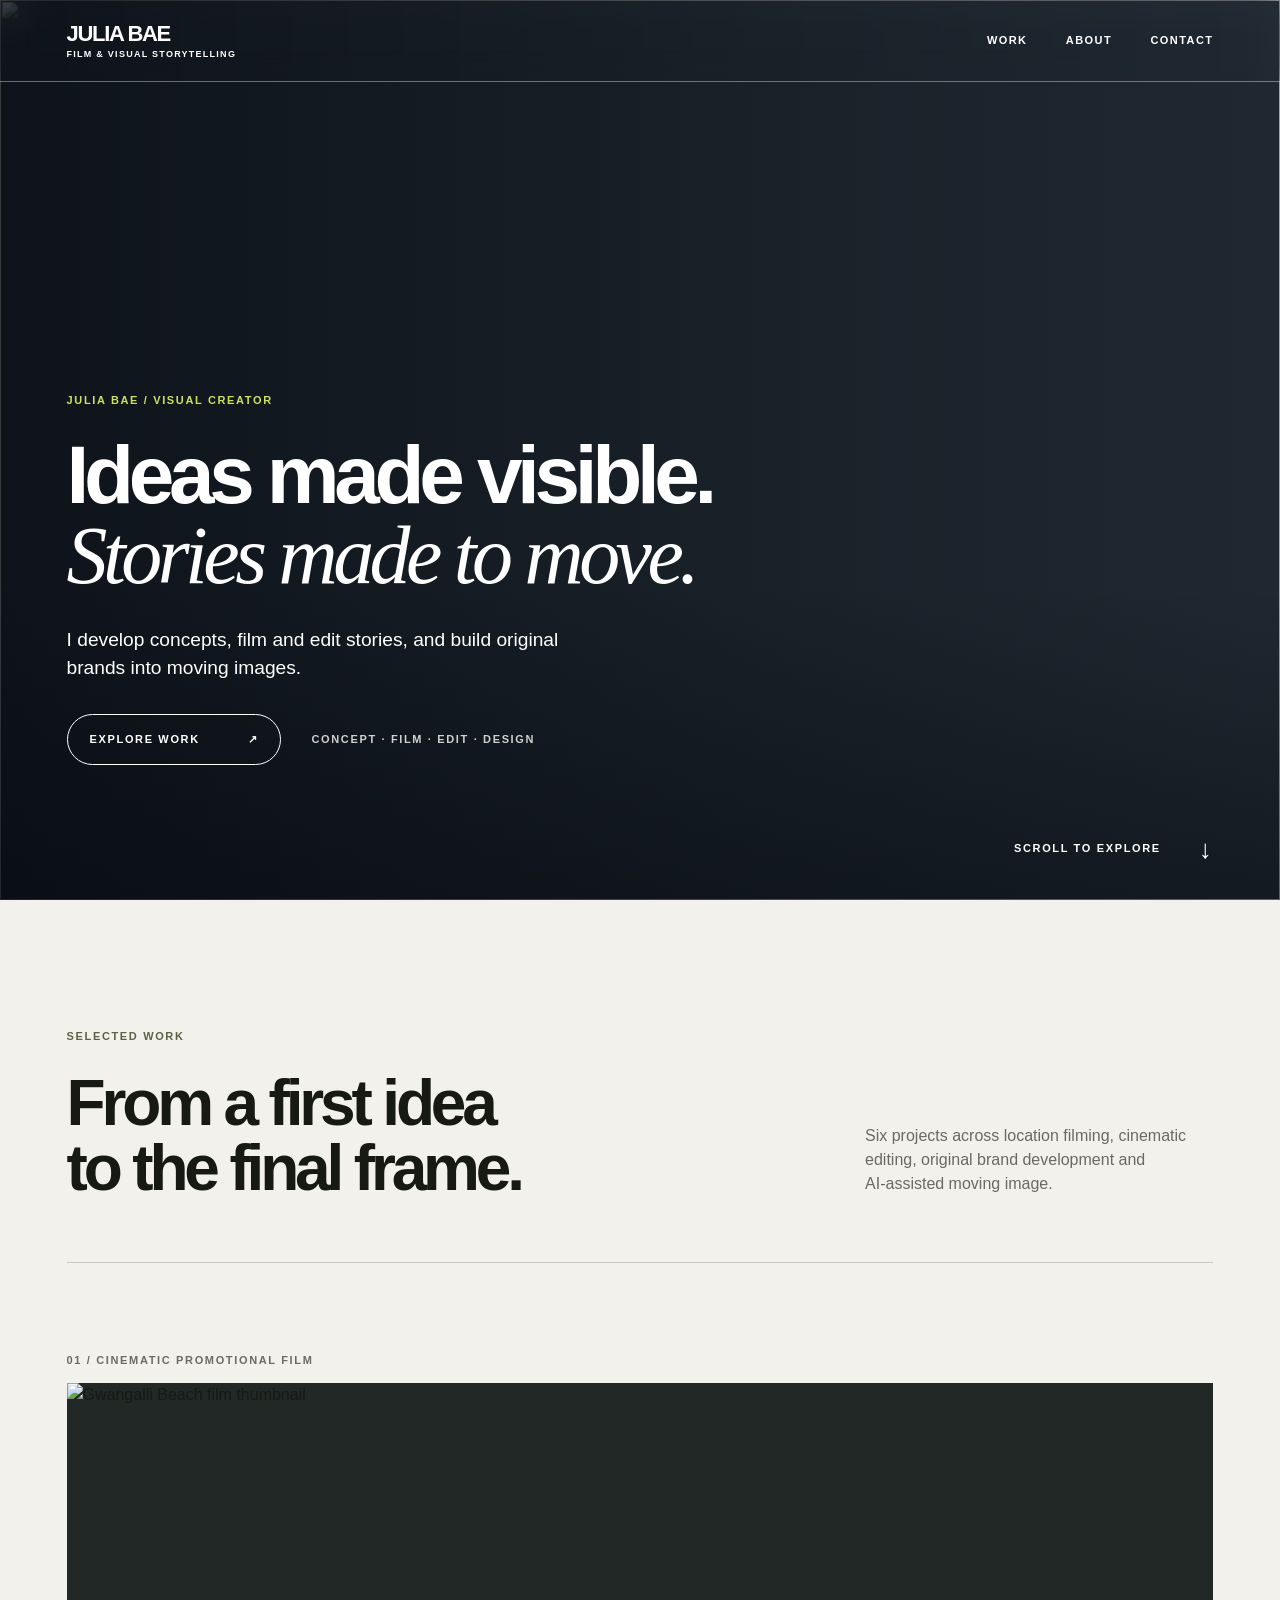
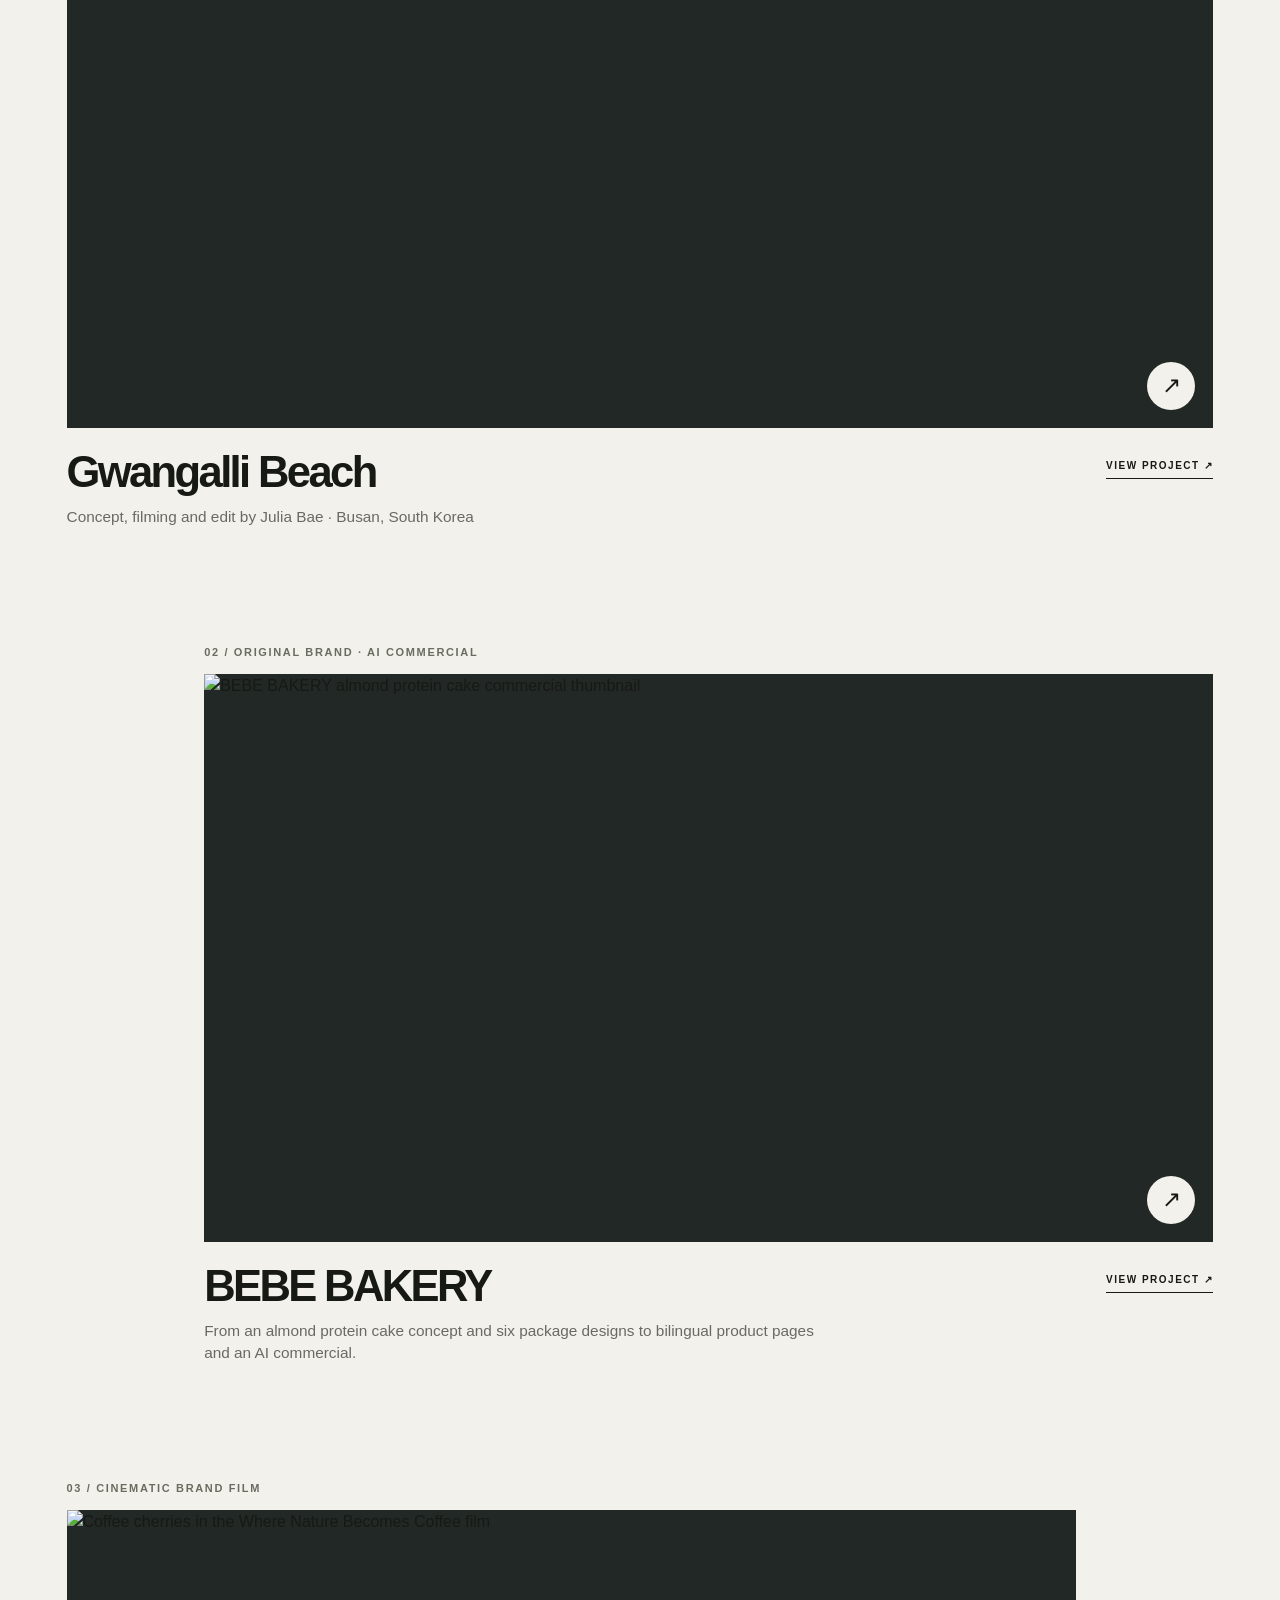
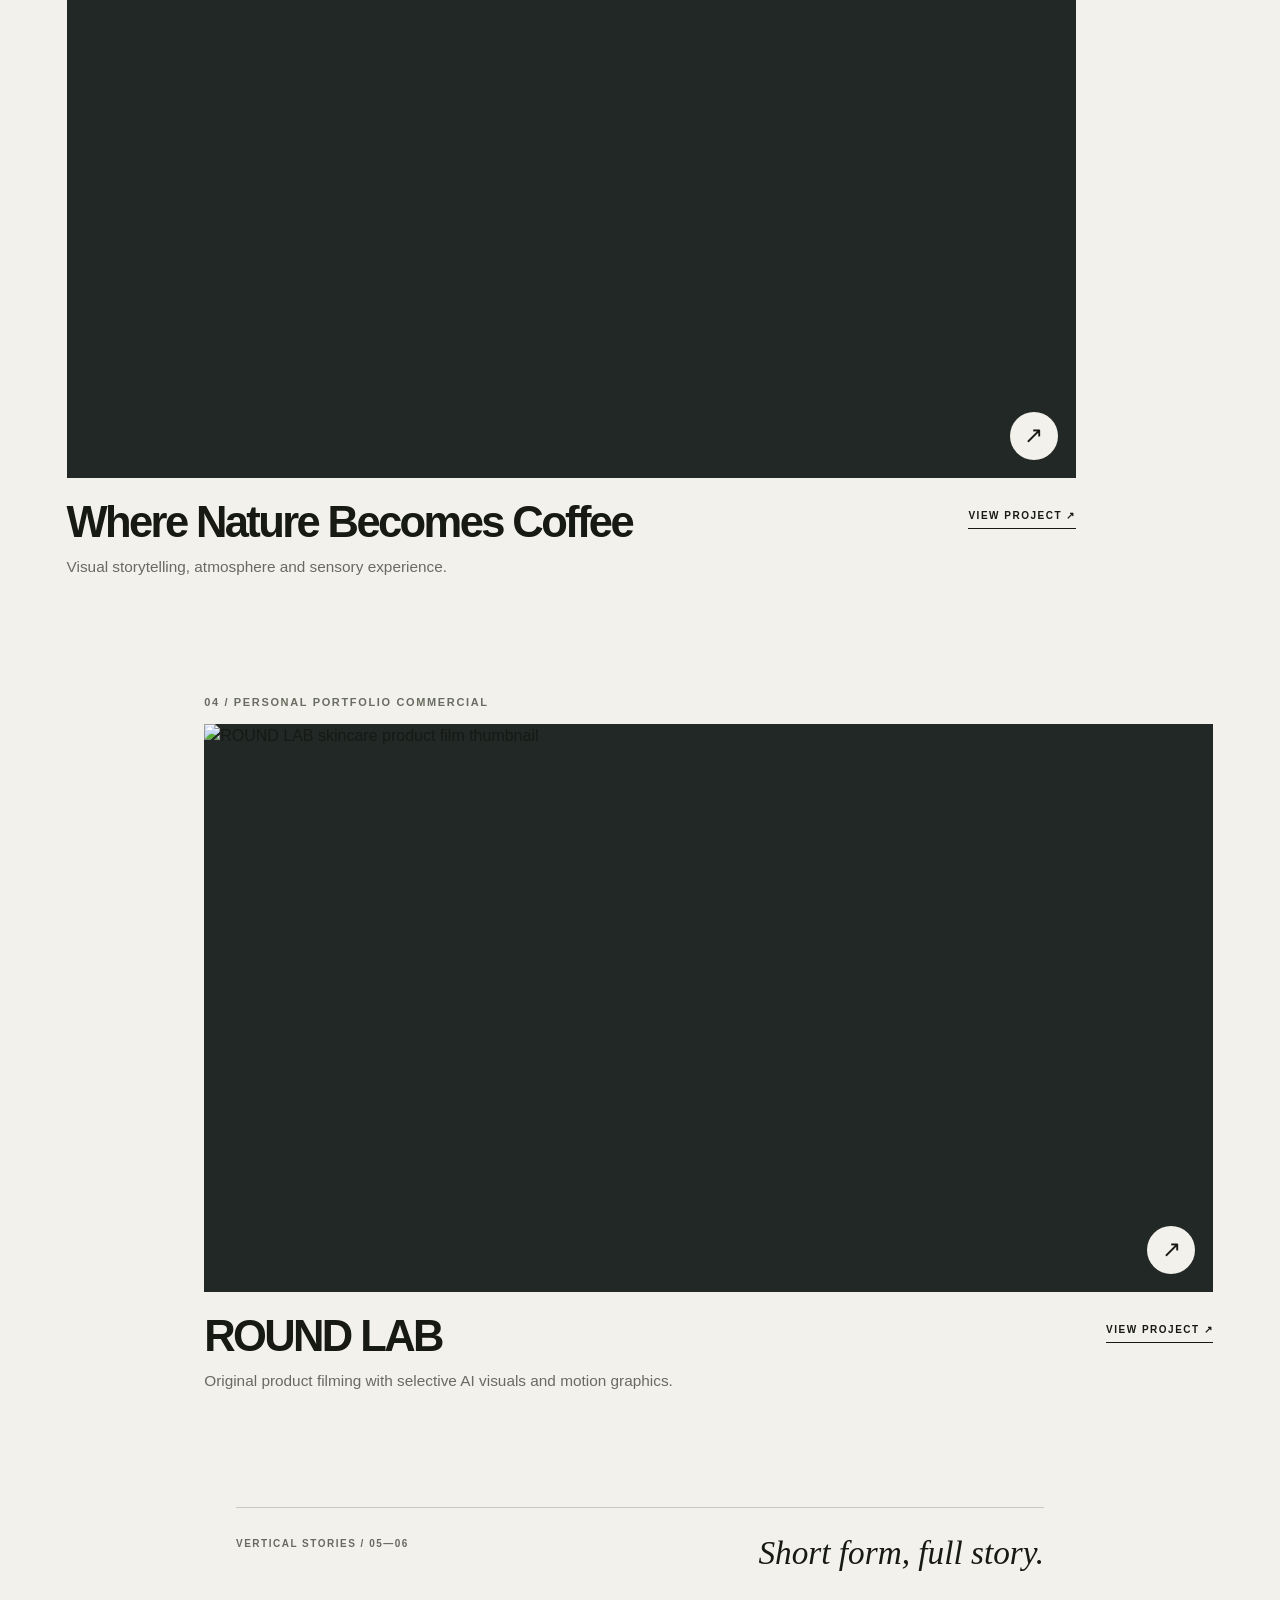
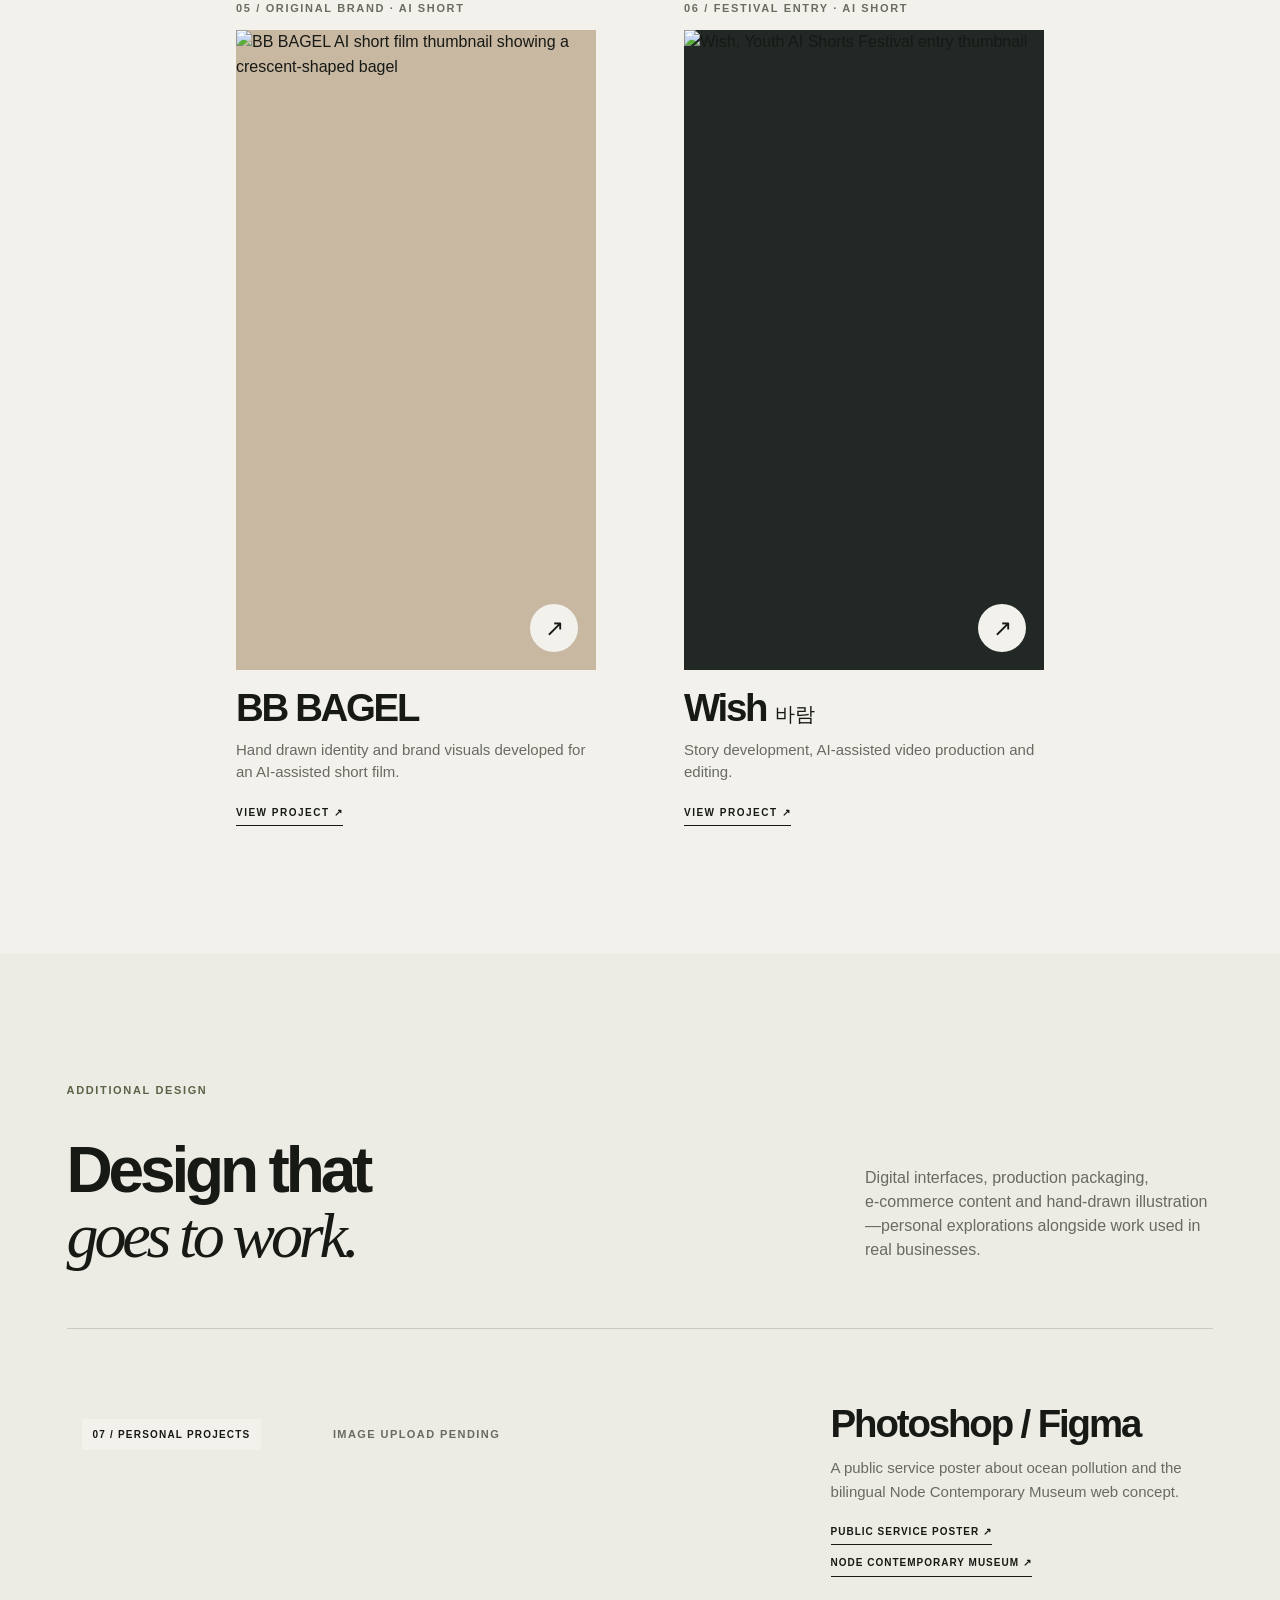
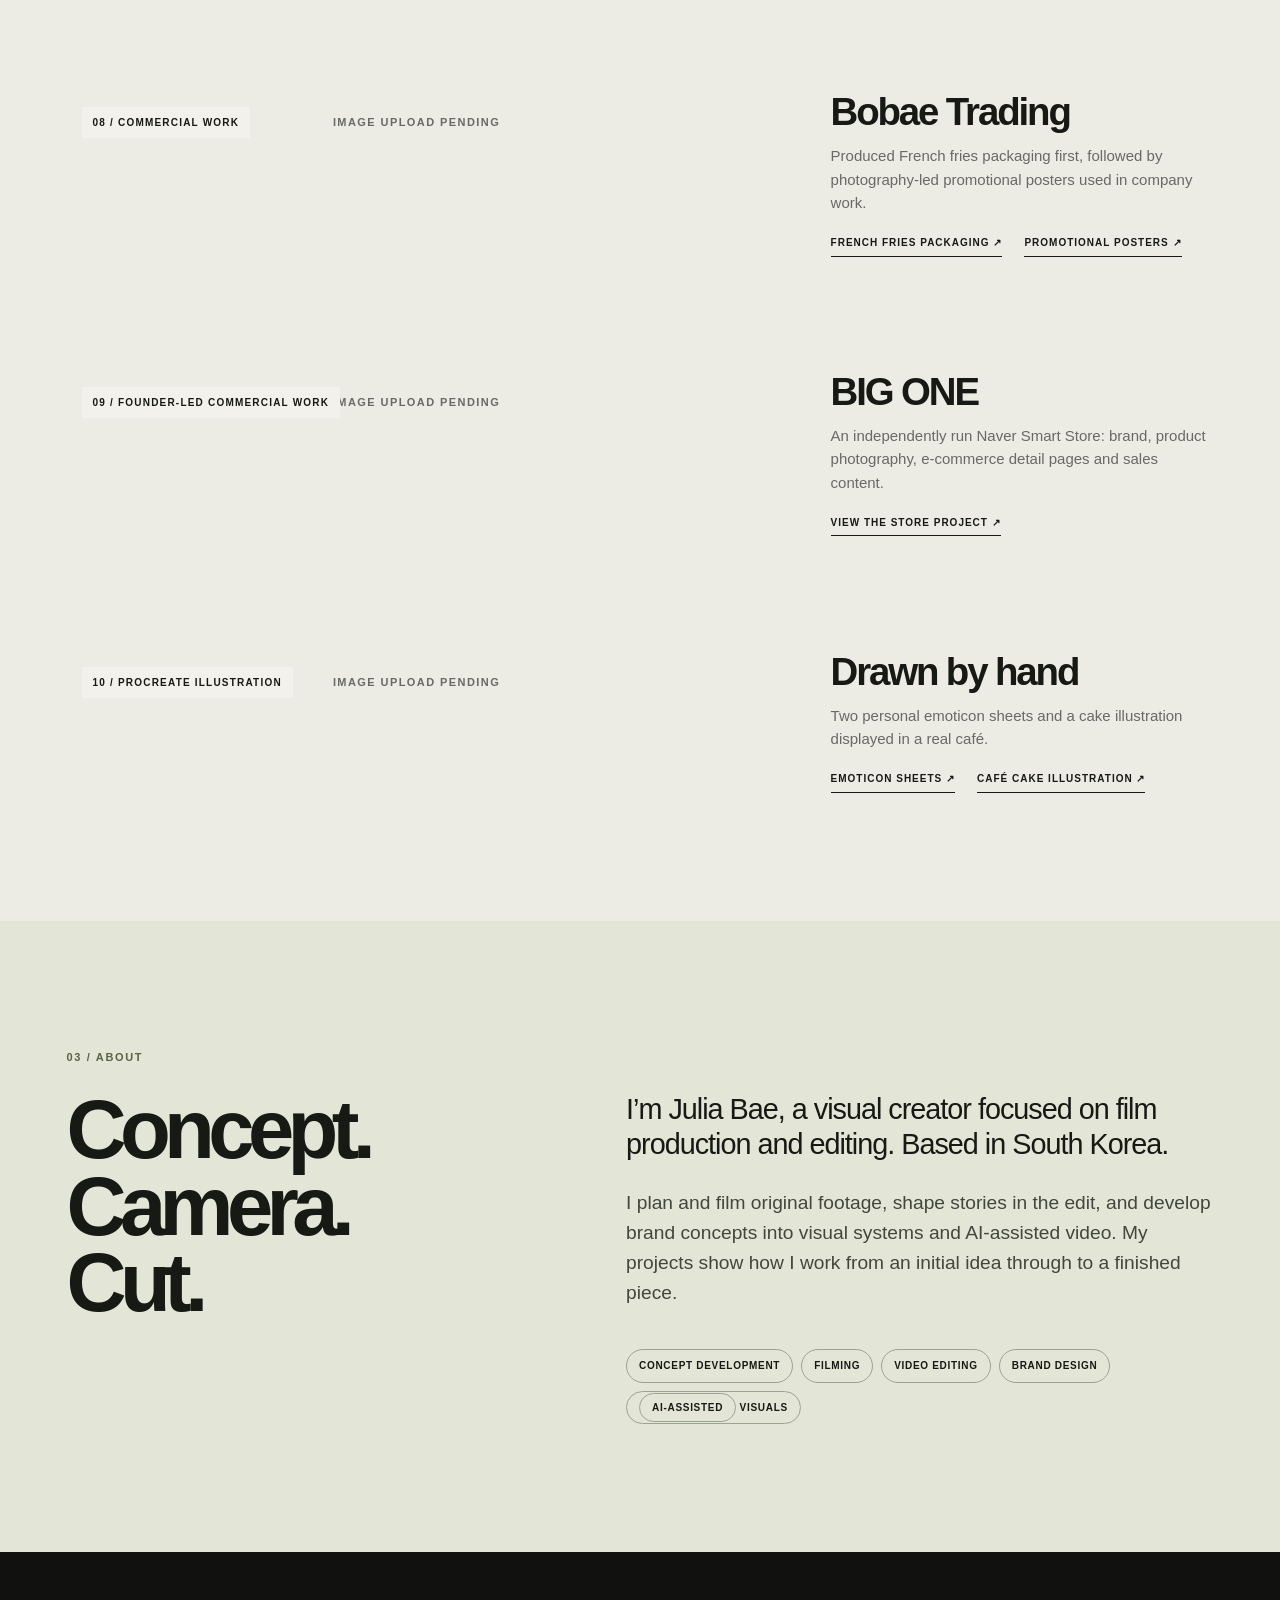
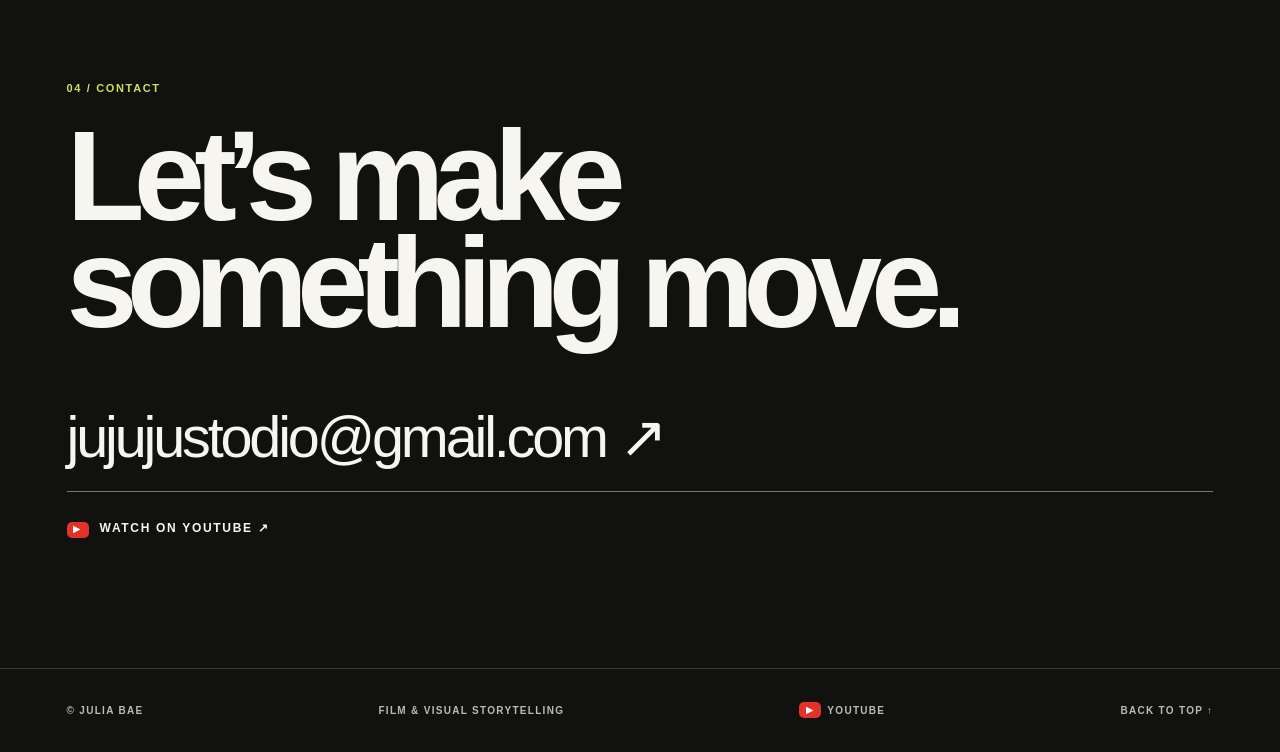
==== commit fd1f5350: "Show pending artwork cleanly in index.html" ====
--- a/index.html
+++ b/index.html
@@ -7,8 +7,8 @@
   <meta name="description" content="Julia Bae is a visual creator working across concept development, filming, video editing, brand design and AI-assisted visual production.">
   <title>Julia Bae — Film & Visual Storytelling</title>
   <link rel="icon" href="assets/favicon.png" type="image/png">
-  <link rel="stylesheet" href="styles.css?v=20261003l">
-  <script src="site.js?v=20261003d" defer></script>
+  <link rel="stylesheet" href="styles.css?v=20261004a">
+  <script src="site.js?v=20261004a" defer></script>
 </head>
 <body class="home-page">
   <a class="skip-link" href="#work">Skip to work</a>
@@ -84,3 +84,4 @@
   <footer class="site-footer"><span>© JULIA BAE</span><span>FILM &amp; VISUAL STORYTELLING</span><a class="footer-youtube" href="https://www.youtube.com/@juliaconverts" target="_blank" rel="noopener noreferrer" aria-label="Julia Bae on YouTube, opens in a new tab"><span class="youtube-icon" aria-hidden="true">▶</span> YOUTUBE</a><a href="#top">BACK TO TOP ↑</a></footer>
 </body>
 </html>
+
--- a/styles.css
+++ b/styles.css
@@ -136,11 +136,21 @@
 .project-heading{padding:clamp(68px,7vw,105px) 0 clamp(35px,4vw,60px)}
 .project-heading h1{font-size:clamp(52px,6vw,88px);line-height:1;letter-spacing:-.075em;max-width:100%;text-wrap:balance}
 .project-summary{font-size:clamp(18px,1.55vw,23px);line-height:1.42;max-width:800px;margin-top:26px}
-.project-video-area{display:block;aspect-ratio:16/9;min-height:0;background:transparent}
+.project-video-area{display:block;aspect-ratio:16/9;min-height:0;background:#151716;position:relative}
 .project-video,.project-video:not(.vertical){width:100%;height:100%;max-height:none;aspect-ratio:auto;object-fit:contain;background:transparent}
 .project-video-area.is-vertical{aspect-ratio:9/16}
 .project-video.vertical{width:100%;height:100%;max-height:none;aspect-ratio:auto}
 .project-video{border:0}
+.project-video-area .project-video{position:absolute;inset:0}
+.youtube-poster{position:absolute;inset:0;width:100%;height:100%;border:0;padding:0;background:#151716;cursor:pointer;z-index:1}
+.youtube-poster img{display:block;width:100%;height:100%;object-fit:contain}
+.youtube-play{position:absolute;left:50%;top:50%;transform:translate(-50%,-50%);display:grid;place-items:center;width:72px;height:52px;border-radius:14px;background:#e33228;color:#fff;font-size:24px;line-height:1;box-shadow:0 4px 20px #0007}
+.youtube-poster:hover .youtube-play,.youtube-poster:focus-visible .youtube-play{background:#bd241b}
+.project-video-area.is-playing .youtube-poster{display:none}
+.asset-pending img{display:none!important}
+.design-cover.asset-pending::after{content:"IMAGE UPLOAD PENDING";position:absolute;inset:0;display:grid;place-items:center;color:#686b63;font-size:11px;font-weight:700;letter-spacing:.13em;text-align:center;padding:30px}
+.design-cover.asset-pending>span{z-index:1}
+.image-button.asset-pending::after,.seamless-image.asset-pending::after{content:"IMAGE UPLOAD PENDING";display:grid;place-items:center;min-height:160px;background:#dedfd8;color:#686b63;font-size:11px;font-weight:700;letter-spacing:.13em;line-height:1.4;text-align:center;padding:30px}
 .project-grid{padding:clamp(48px,6vw,80px) 0 clamp(65px,7vw,95px)}
 .project-vertical-layout{display:grid;grid-template-columns:minmax(280px,380px) minmax(0,1fr);gap:clamp(45px,6vw,90px);align-items:start;padding-top:clamp(68px,7vw,105px)}
 .project-vertical-copy{min-width:0}
@@ -200,3 +210,4 @@
   .project-section-header p{margin:0;padding:0}
   .gwangalli-card-grid,.bb-visual-grid{grid-template-columns:1fr}
 }
+
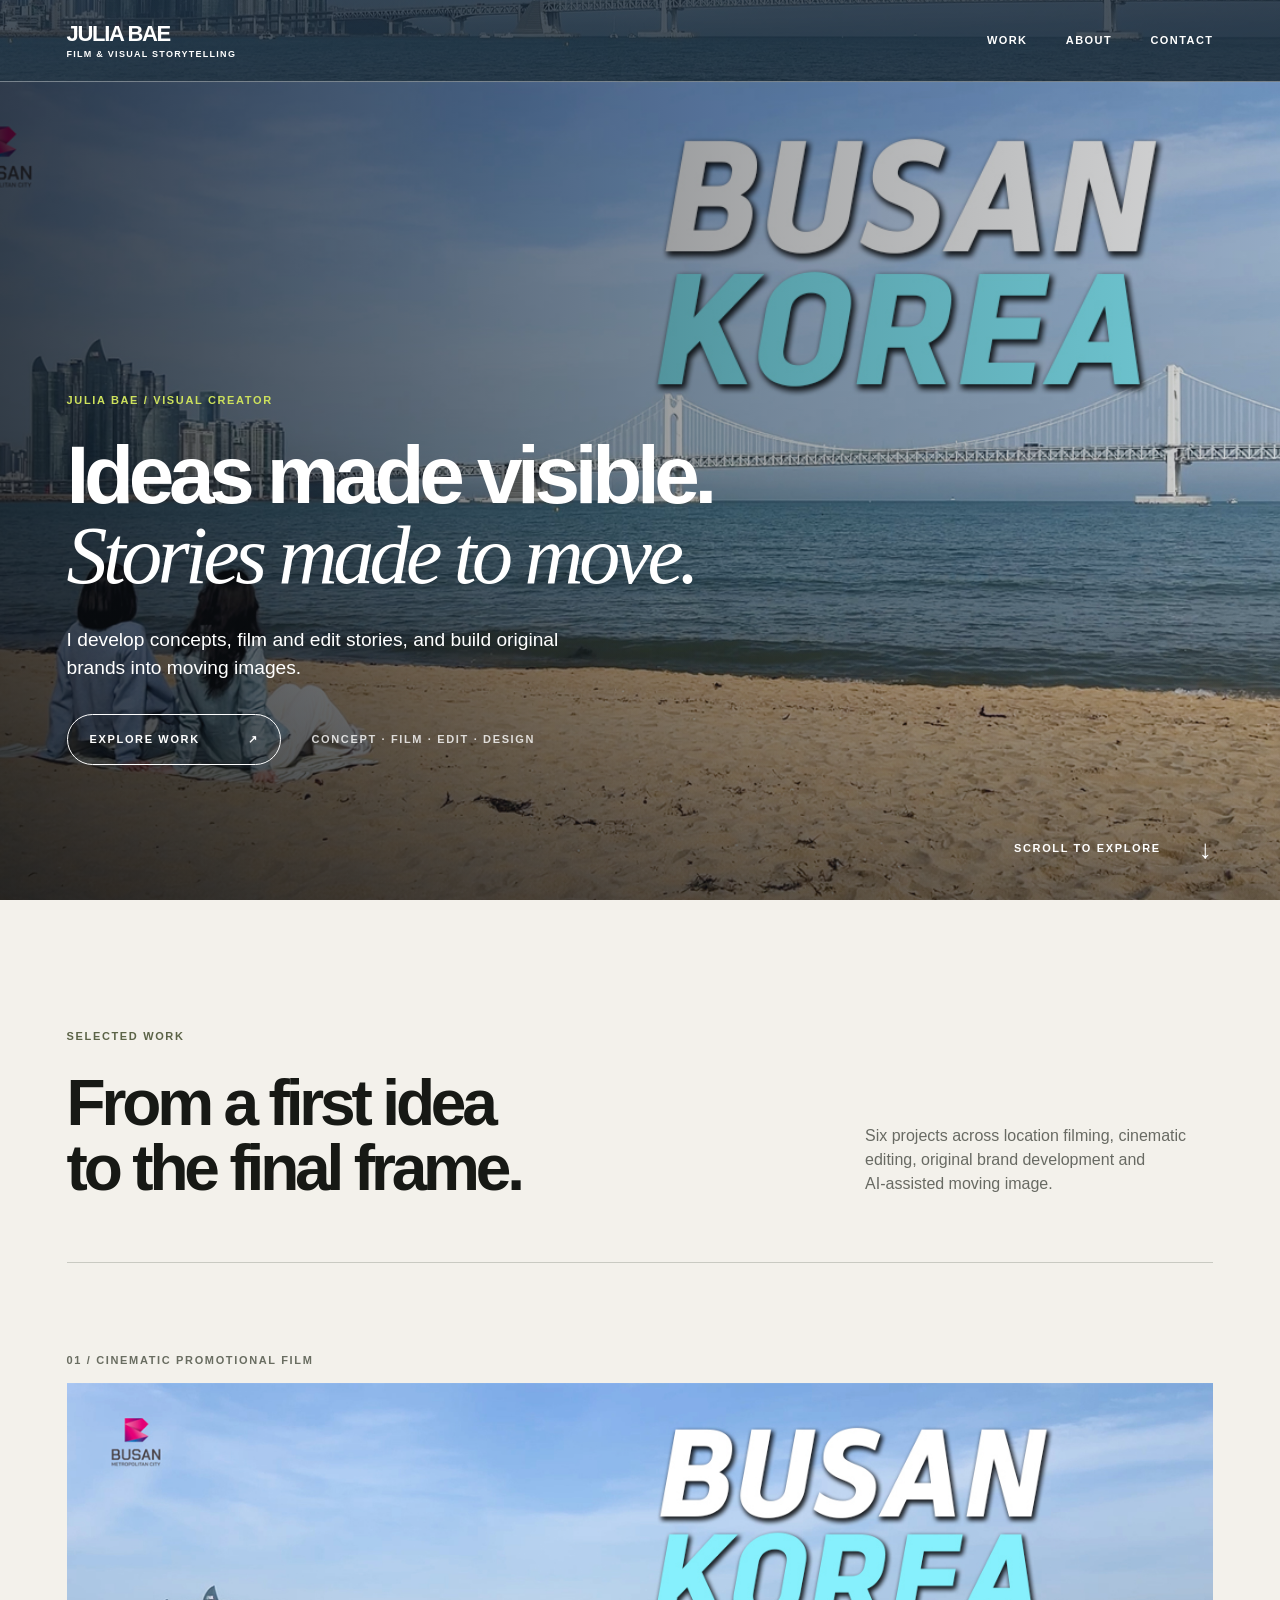
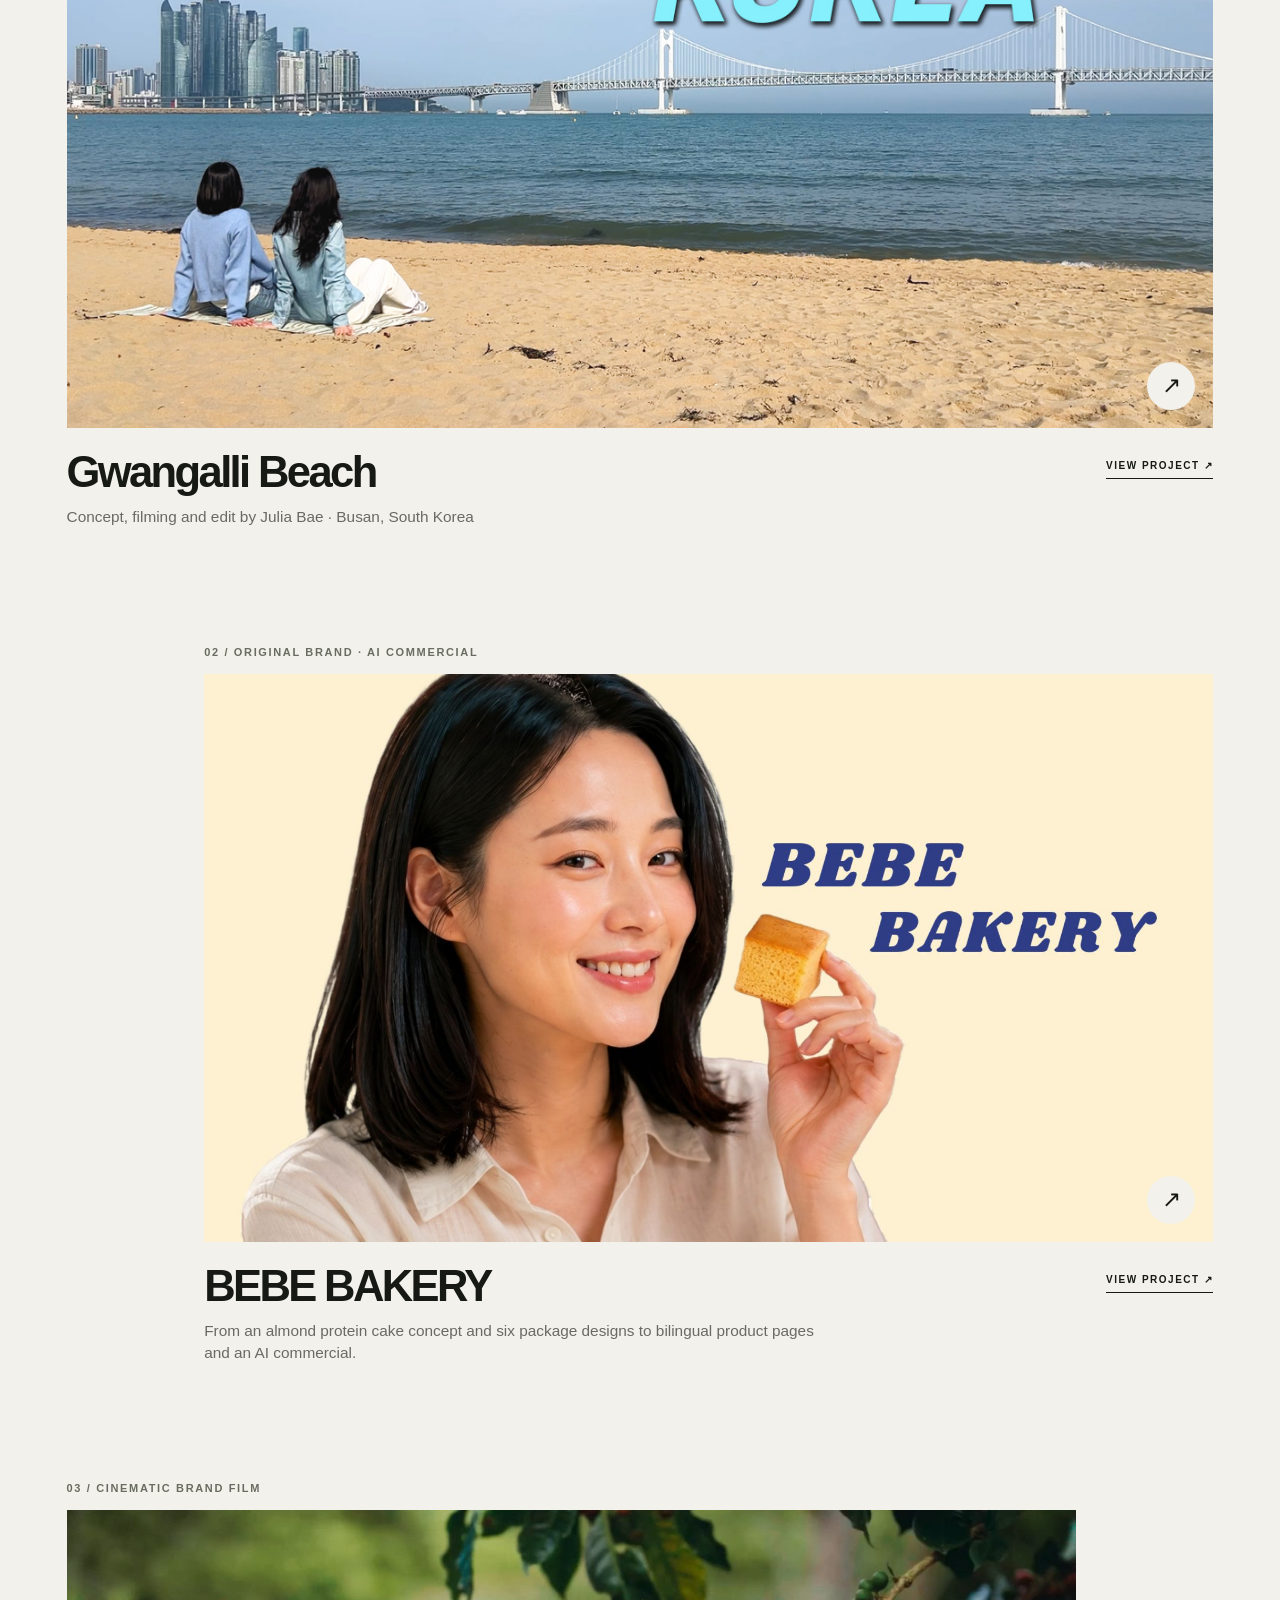
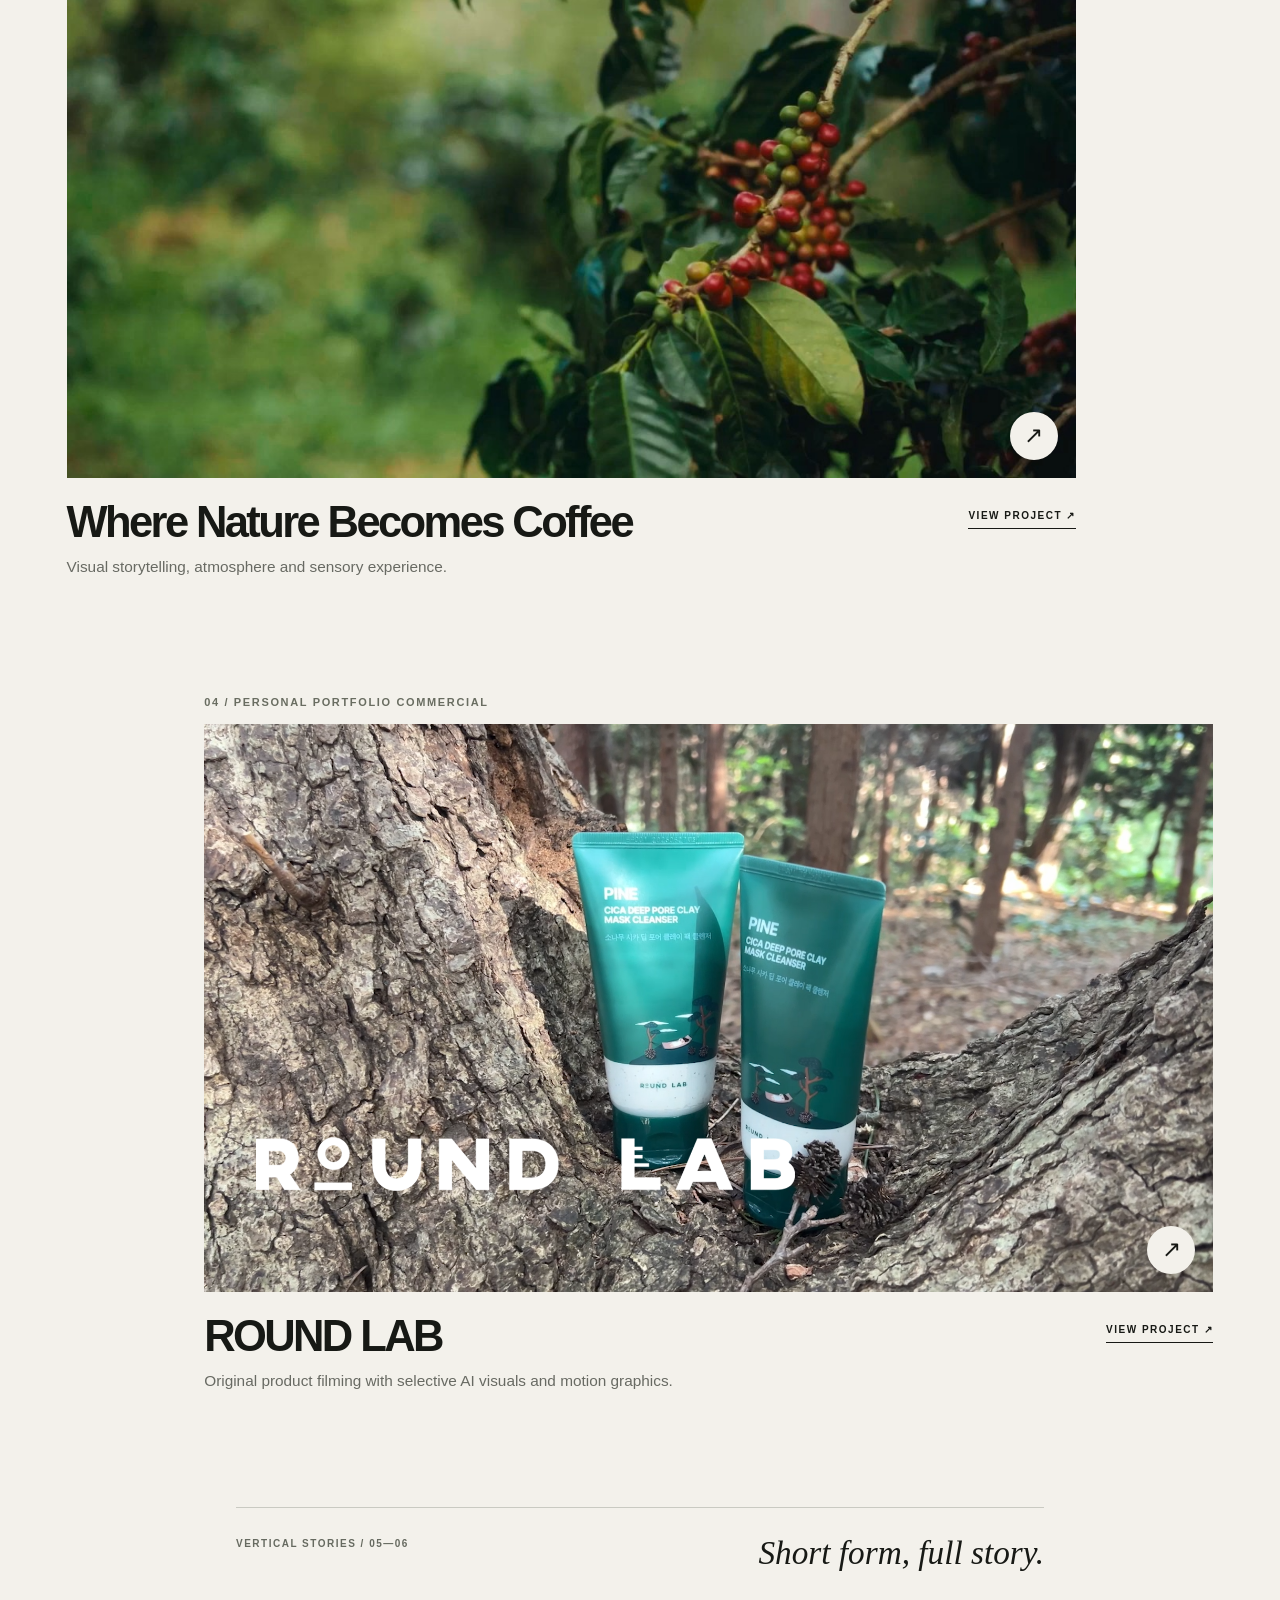
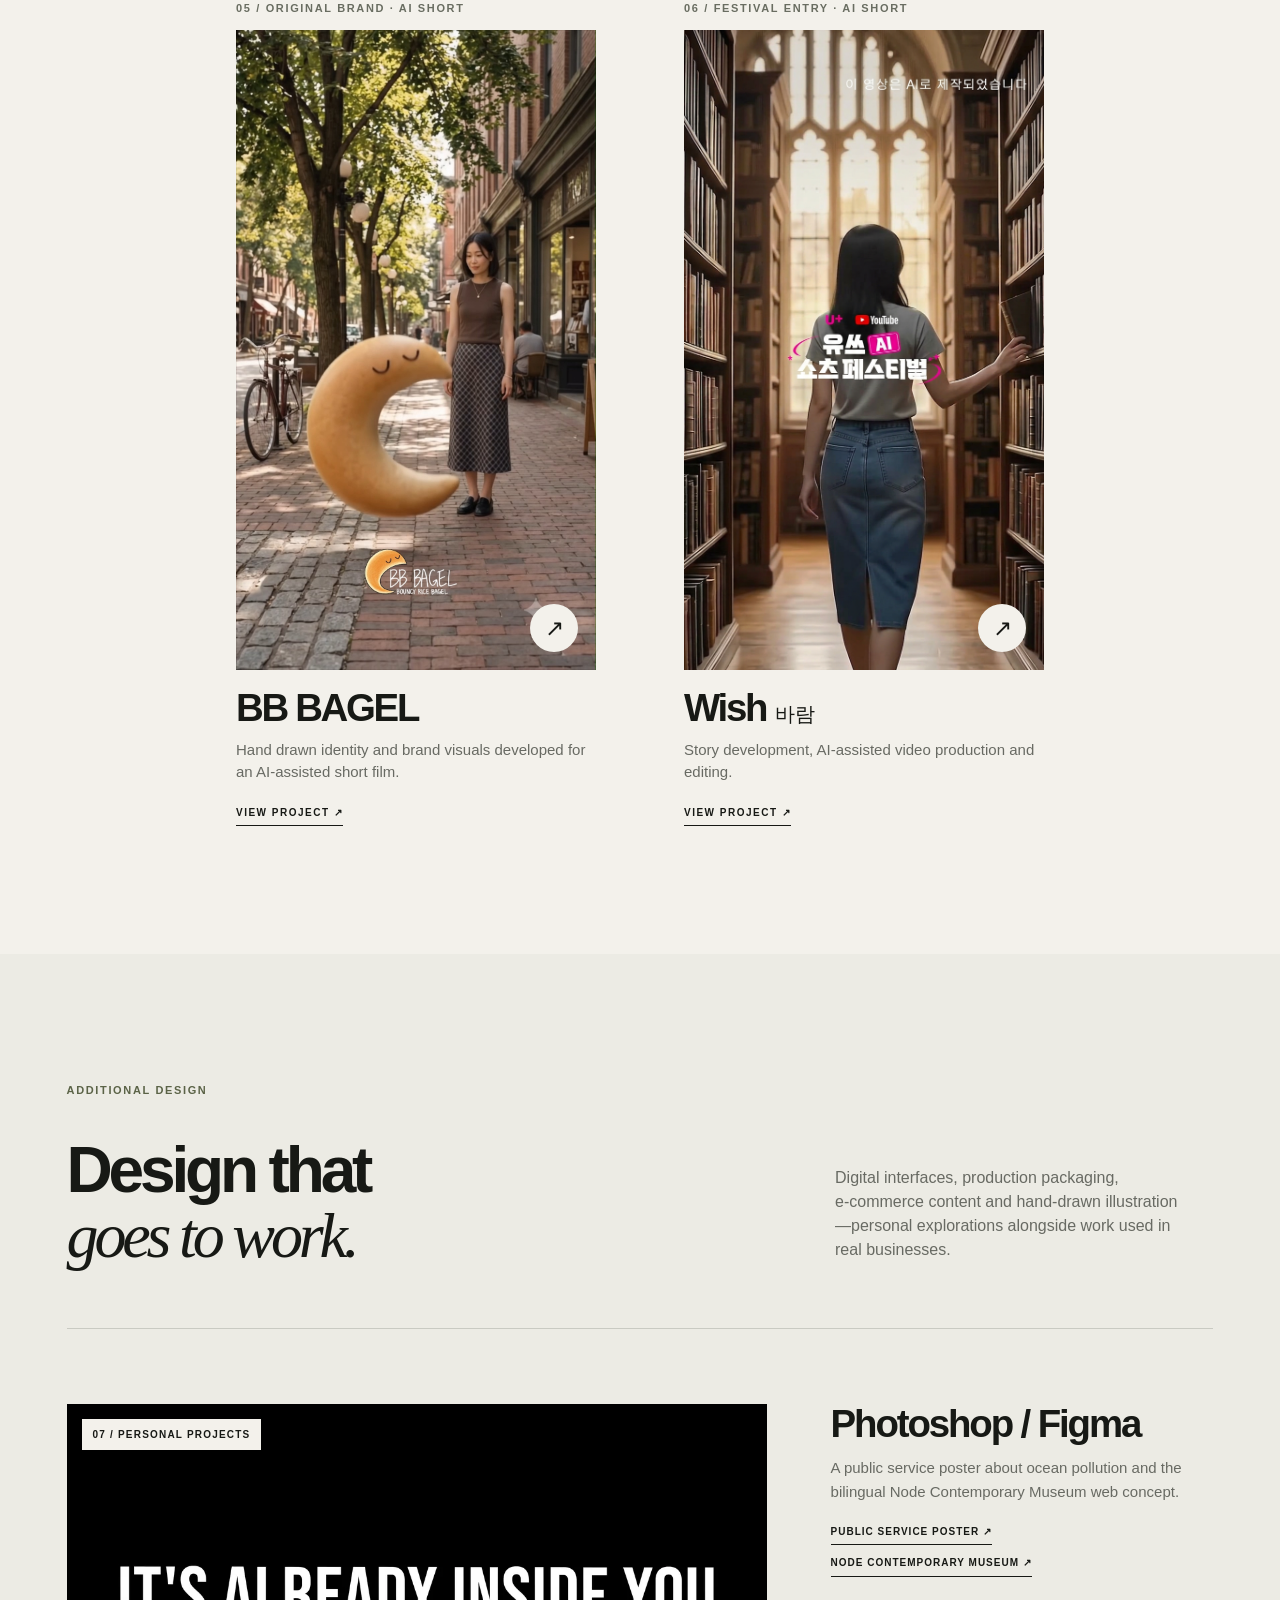
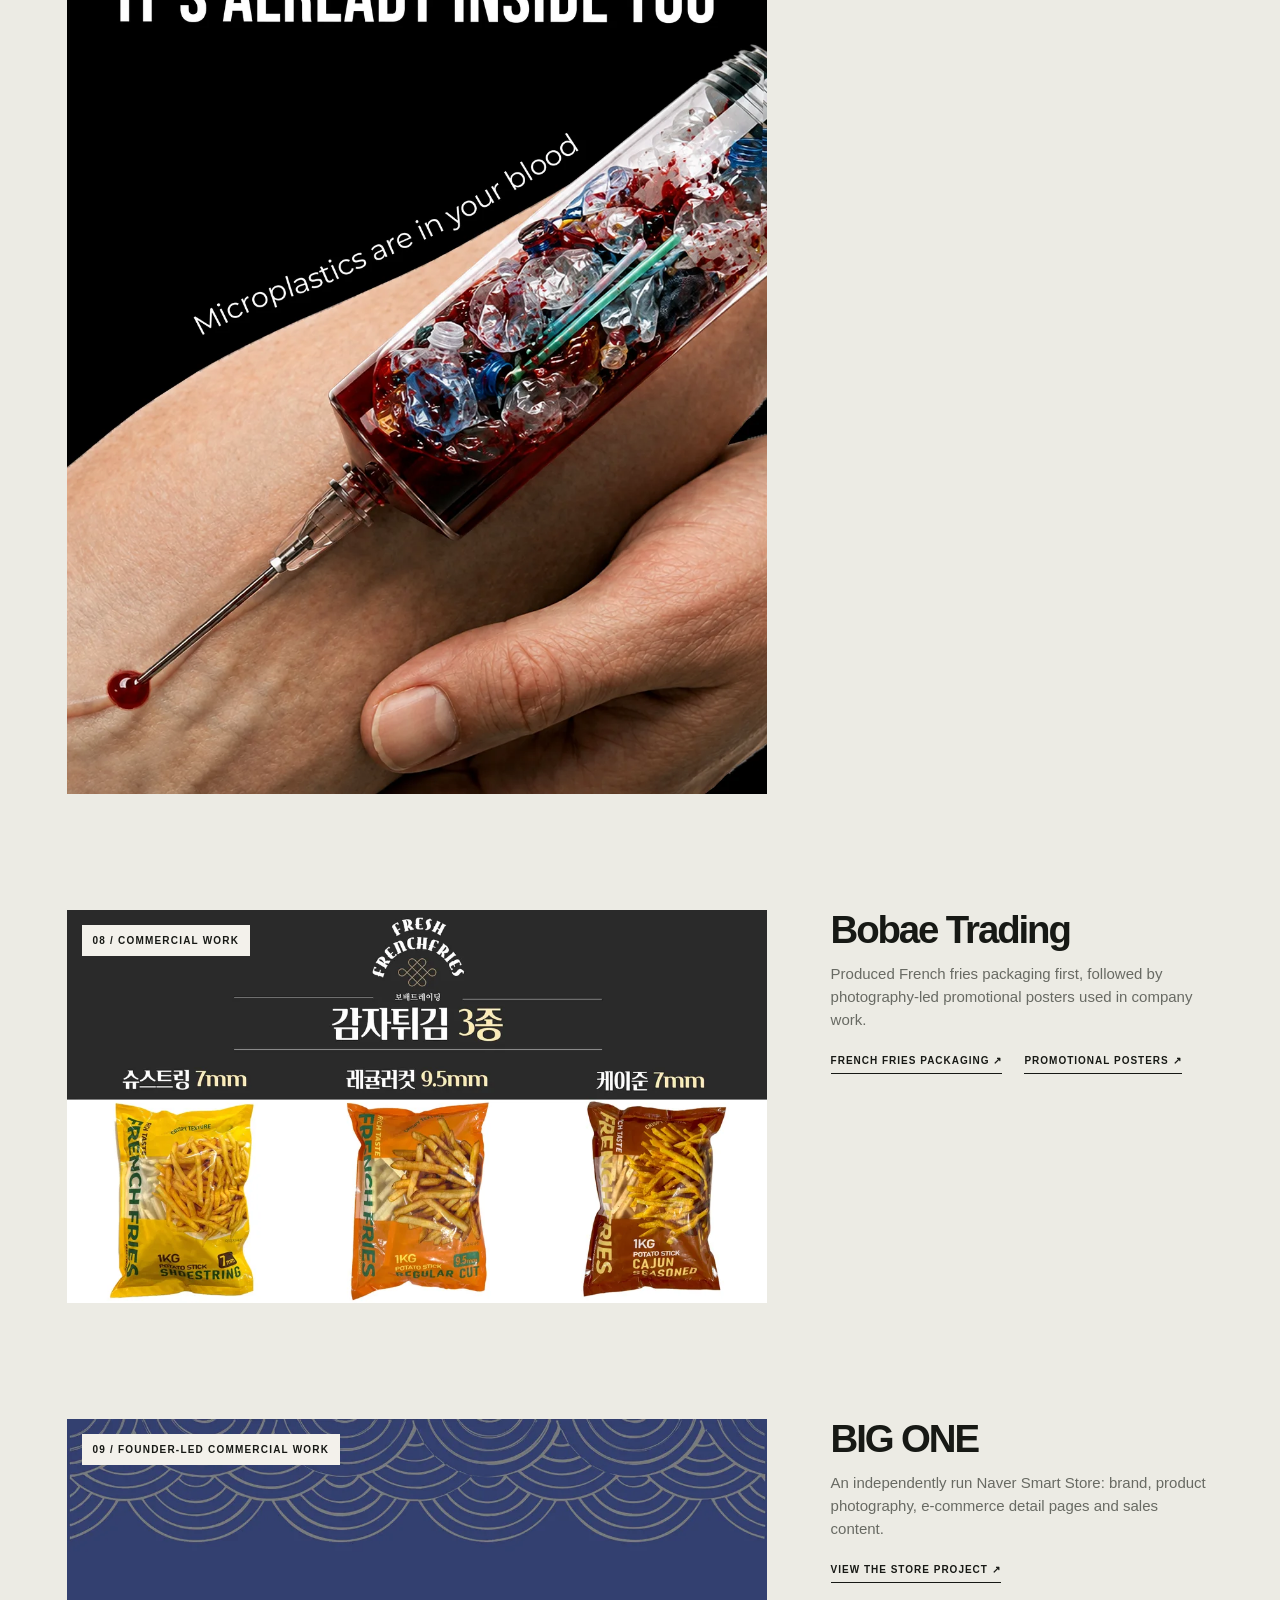
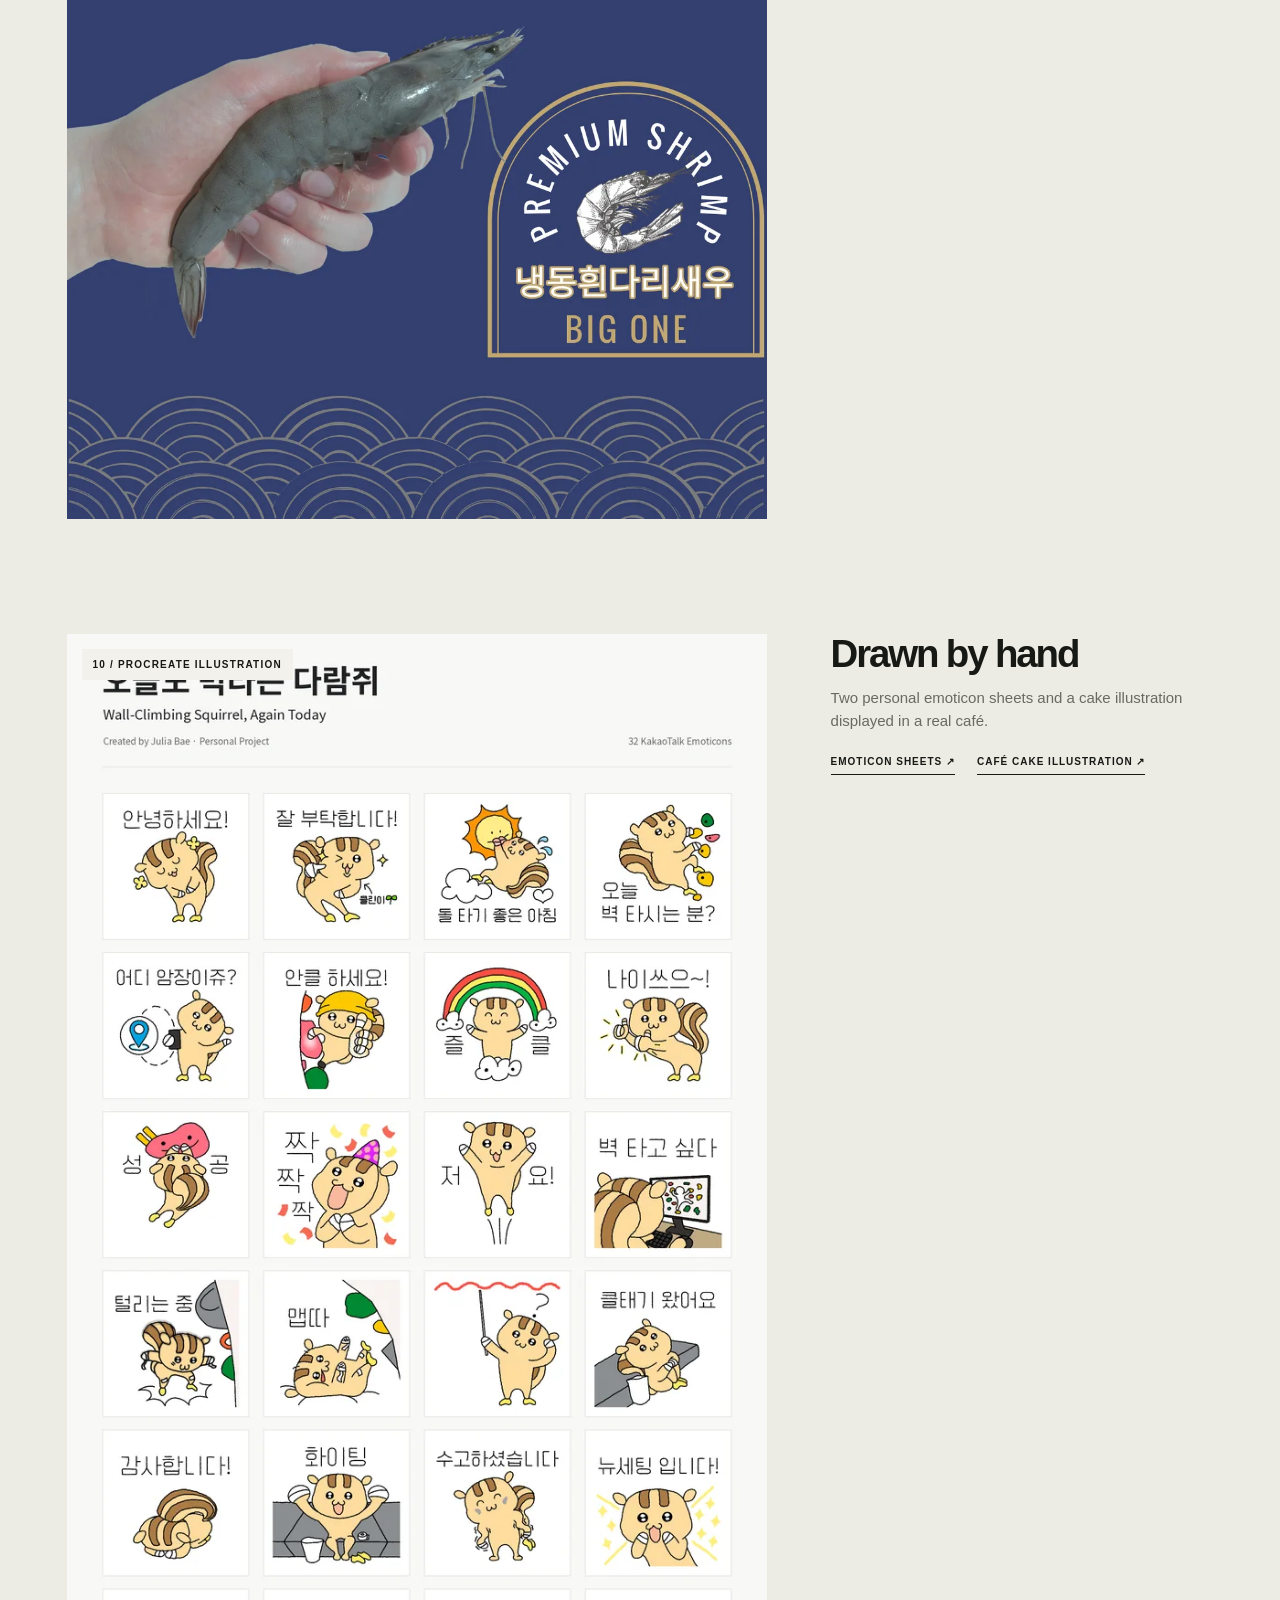
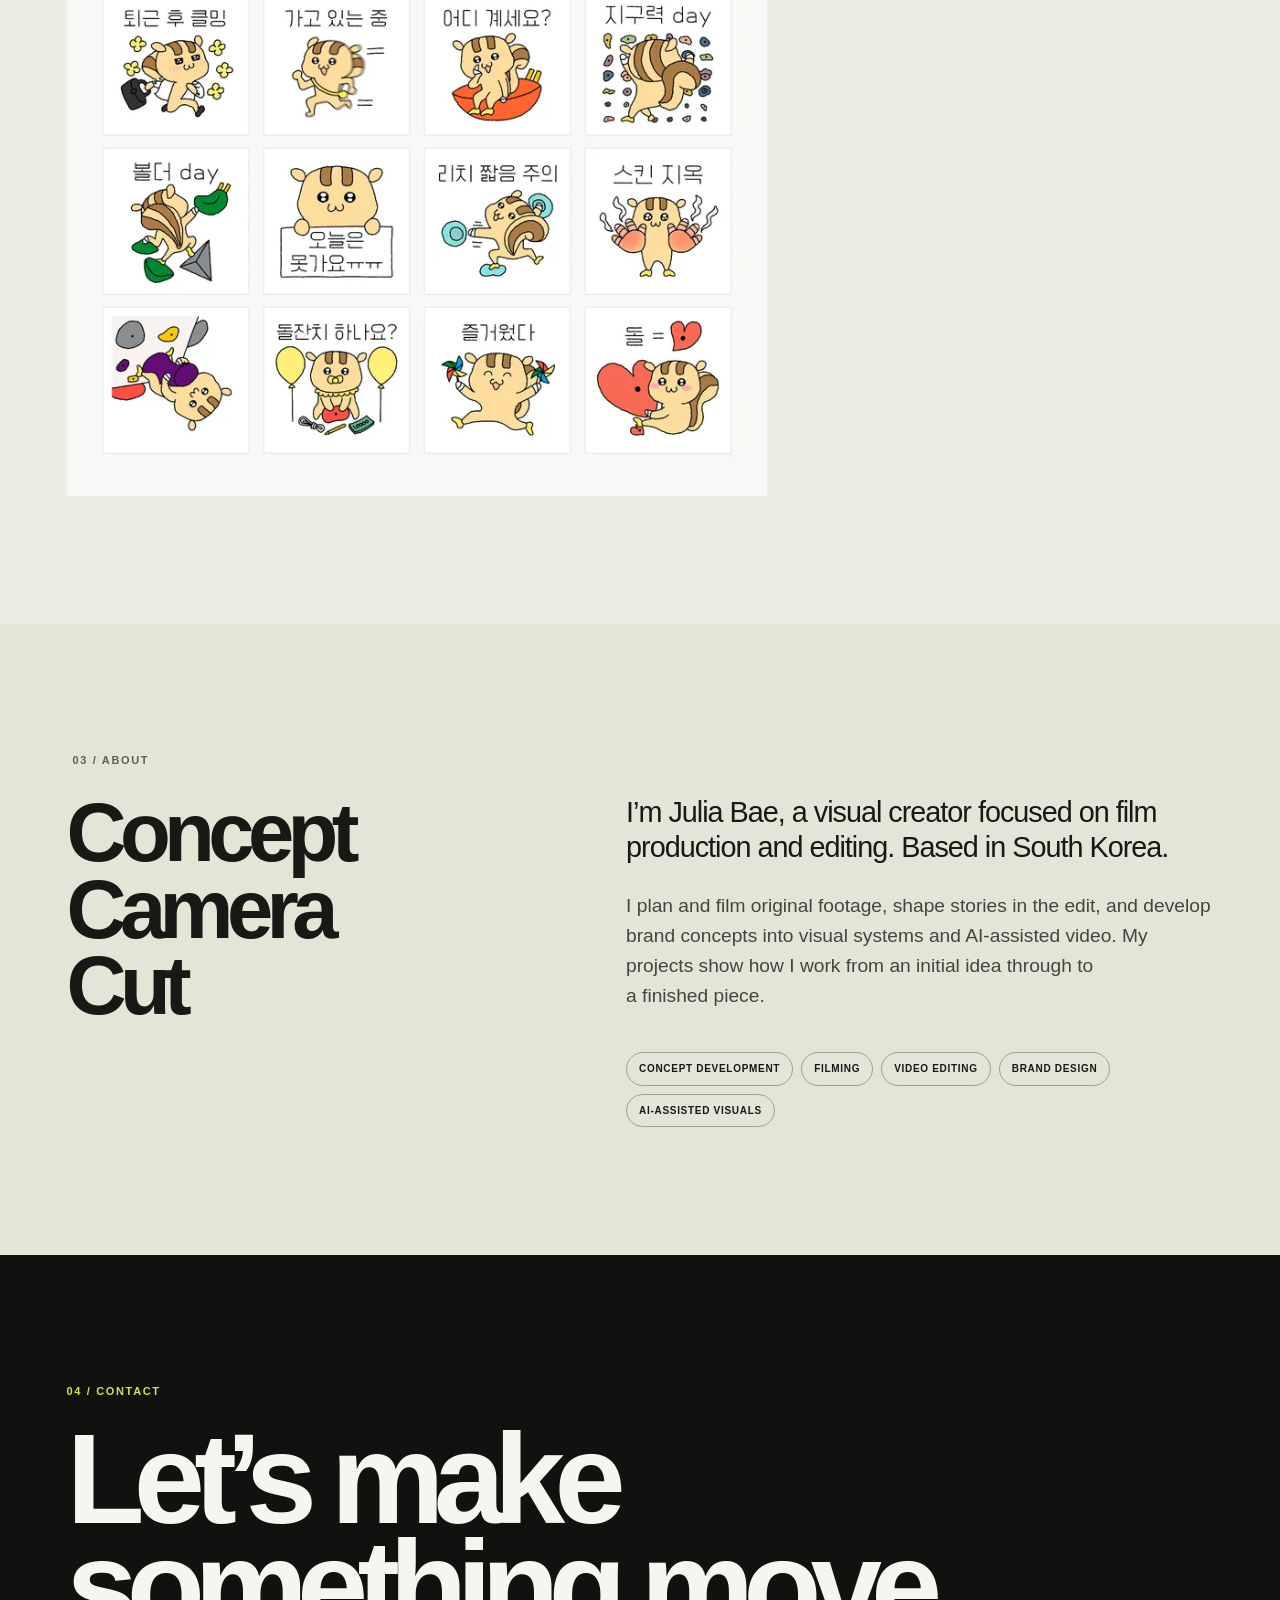
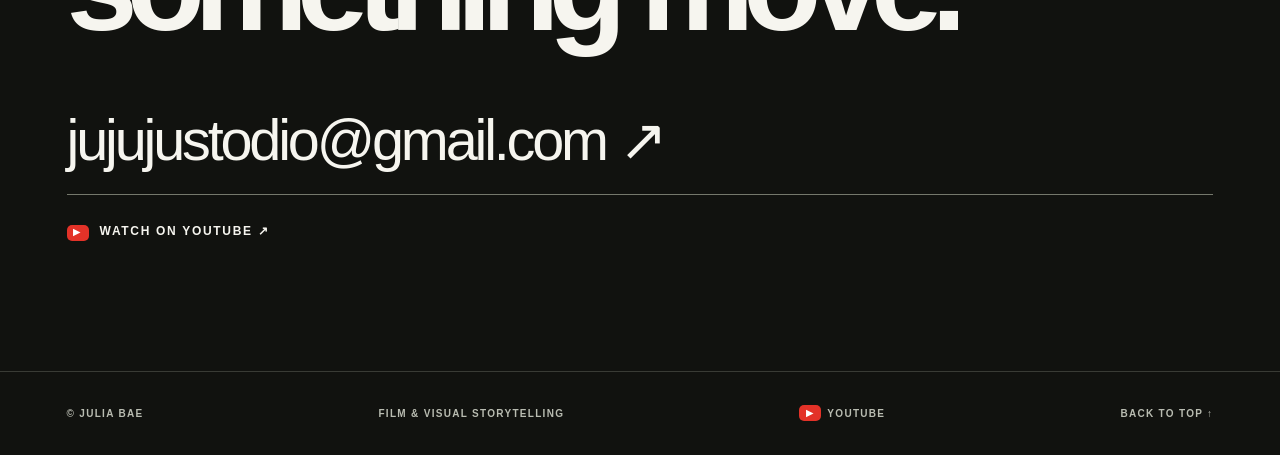
==== commit bbee4bd9: "Refine header transparency and desktop layout alignment" ====
--- a/index.html
+++ b/index.html
@@ -7,7 +7,7 @@
   <meta name="description" content="Julia Bae is a visual creator working across concept development, filming, video editing, brand design and AI-assisted visual production.">
   <title>Julia Bae — Film & Visual Storytelling</title>
   <link rel="icon" href="assets/favicon.png" type="image/png">
-  <link rel="stylesheet" href="styles.css?v=20261004a">
+  <link rel="stylesheet" href="styles.css?v=20261004b">
   <script src="site.js?v=20261004a" defer></script>
 </head>
 <body class="home-page">
@@ -78,10 +78,9 @@
         <article class="design-project"><a class="design-cover" href="project.html?id=emoticons"><img src="assets/previews/design/10-squirrel.webp" width="766" height="1600" alt="Hand drawn Korean emoticon character sheet" loading="lazy"><span>10 / PROCREATE ILLUSTRATION</span></a><div class="design-copy"><h3>Drawn by hand</h3><p>Two personal emoticon sheets and a cake illustration displayed in a real café.</p><div class="design-links"><a href="project.html?id=emoticons">EMOTICON SHEETS ↗</a><a href="project.html?id=cake-illustration">CAFÉ CAKE ILLUSTRATION ↗</a></div></div></article>
       </div>
     </section>
-    <section class="about-section section-pad" id="about" aria-labelledby="about-title"><p class="eyebrow">03 / ABOUT</p><div class="about-grid"><h2 id="about-title">Concept.<br>Camera.<br>Cut.</h2><div><p class="about-lead">I’m Julia Bae, a visual creator focused on film production and editing. Based in South Korea.</p><p>I plan and film original footage, shape stories in the edit, and develop brand concepts into visual systems and AI-assisted video. My projects show how I work from an initial idea through to a finished piece.</p><div class="about-tags"><span>CONCEPT DEVELOPMENT</span><span>FILMING</span><span>VIDEO EDITING</span><span>BRAND DESIGN</span><span>AI-ASSISTED VISUALS</span></div></div></div></section>
+    <section class="about-section section-pad" id="about" aria-labelledby="about-title"><p class="eyebrow">03 / ABOUT</p><div class="about-grid"><h2 id="about-title">Concept<br>Camera<br>Cut</h2><div><p class="about-lead">I’m Julia Bae, a visual creator focused on film production and editing. Based in South Korea.</p><p>I plan and film original footage, shape stories in the edit, and develop brand concepts into visual systems and AI-assisted video. My projects show how I work from an initial idea through to <span class="keep-together">a finished piece.</span></p><div class="about-tags"><span>CONCEPT DEVELOPMENT</span><span>FILMING</span><span>VIDEO EDITING</span><span>BRAND DESIGN</span><span>AI-ASSISTED VISUALS</span></div></div></div></section>
     <section class="contact-section section-pad" id="contact" aria-labelledby="contact-title"><p class="eyebrow light">04 / CONTACT</p><h2 id="contact-title">Let’s make<br>something move.</h2><a class="contact-email" href="mailto:jujujustodio@gmail.com">jujujustodio@gmail.com <span aria-hidden="true">↗</span></a><a class="contact-youtube" href="https://www.youtube.com/@juliaconverts" target="_blank" rel="noopener noreferrer"><span class="youtube-icon" aria-hidden="true">▶</span> WATCH ON YOUTUBE <span aria-hidden="true">↗</span></a></section>
   </main>
   <footer class="site-footer"><span>© JULIA BAE</span><span>FILM &amp; VISUAL STORYTELLING</span><a class="footer-youtube" href="https://www.youtube.com/@juliaconverts" target="_blank" rel="noopener noreferrer" aria-label="Julia Bae on YouTube, opens in a new tab"><span class="youtube-icon" aria-hidden="true">▶</span> YOUTUBE</a><a href="#top">BACK TO TOP ↑</a></footer>
 </body>
 </html>
-
--- a/styles.css
+++ b/styles.css
@@ -210,4 +210,24 @@
   .project-section-header p{margin:0;padding:0}
   .gwangalli-card-grid,.bb-visual-grid{grid-template-columns:1fr}
 }
-
+
+/* Keep the overlaid header, but reserve its height inside the hero artwork. */
+.home-page .hero{padding-top:82px}
+.home-page .hero-video{top:82px;height:calc(100% - 82px)}
+.home-page .hero-shade{top:82px}
+@media(max-width:700px){
+  .home-page .hero{padding-top:70px}
+  .home-page .hero-video{top:70px;height:calc(100% - 70px)}
+  .home-page .hero-shade{top:70px}
+}
+@media(max-width:520px){
+  .home-page .hero{padding-top:120px}
+}
+
+/* Refine only the homepage header and the marked desktop alignments. */
+.home-page .site-header{background:linear-gradient(rgba(20,34,48,.78),rgba(20,34,48,.78)),url("assets/gwangalli.jpg") center 52% / cover;backdrop-filter:blur(6px)}
+.about-tags .keep-together{border:0;border-radius:0;padding:0;font-size:inherit;letter-spacing:inherit;font-weight:inherit}
+@media(min-width:901px){
+  .design-intro>p:last-child{transform:translateX(-30px)}
+  .about-section>.eyebrow{transform:translateX(6px)}
+}
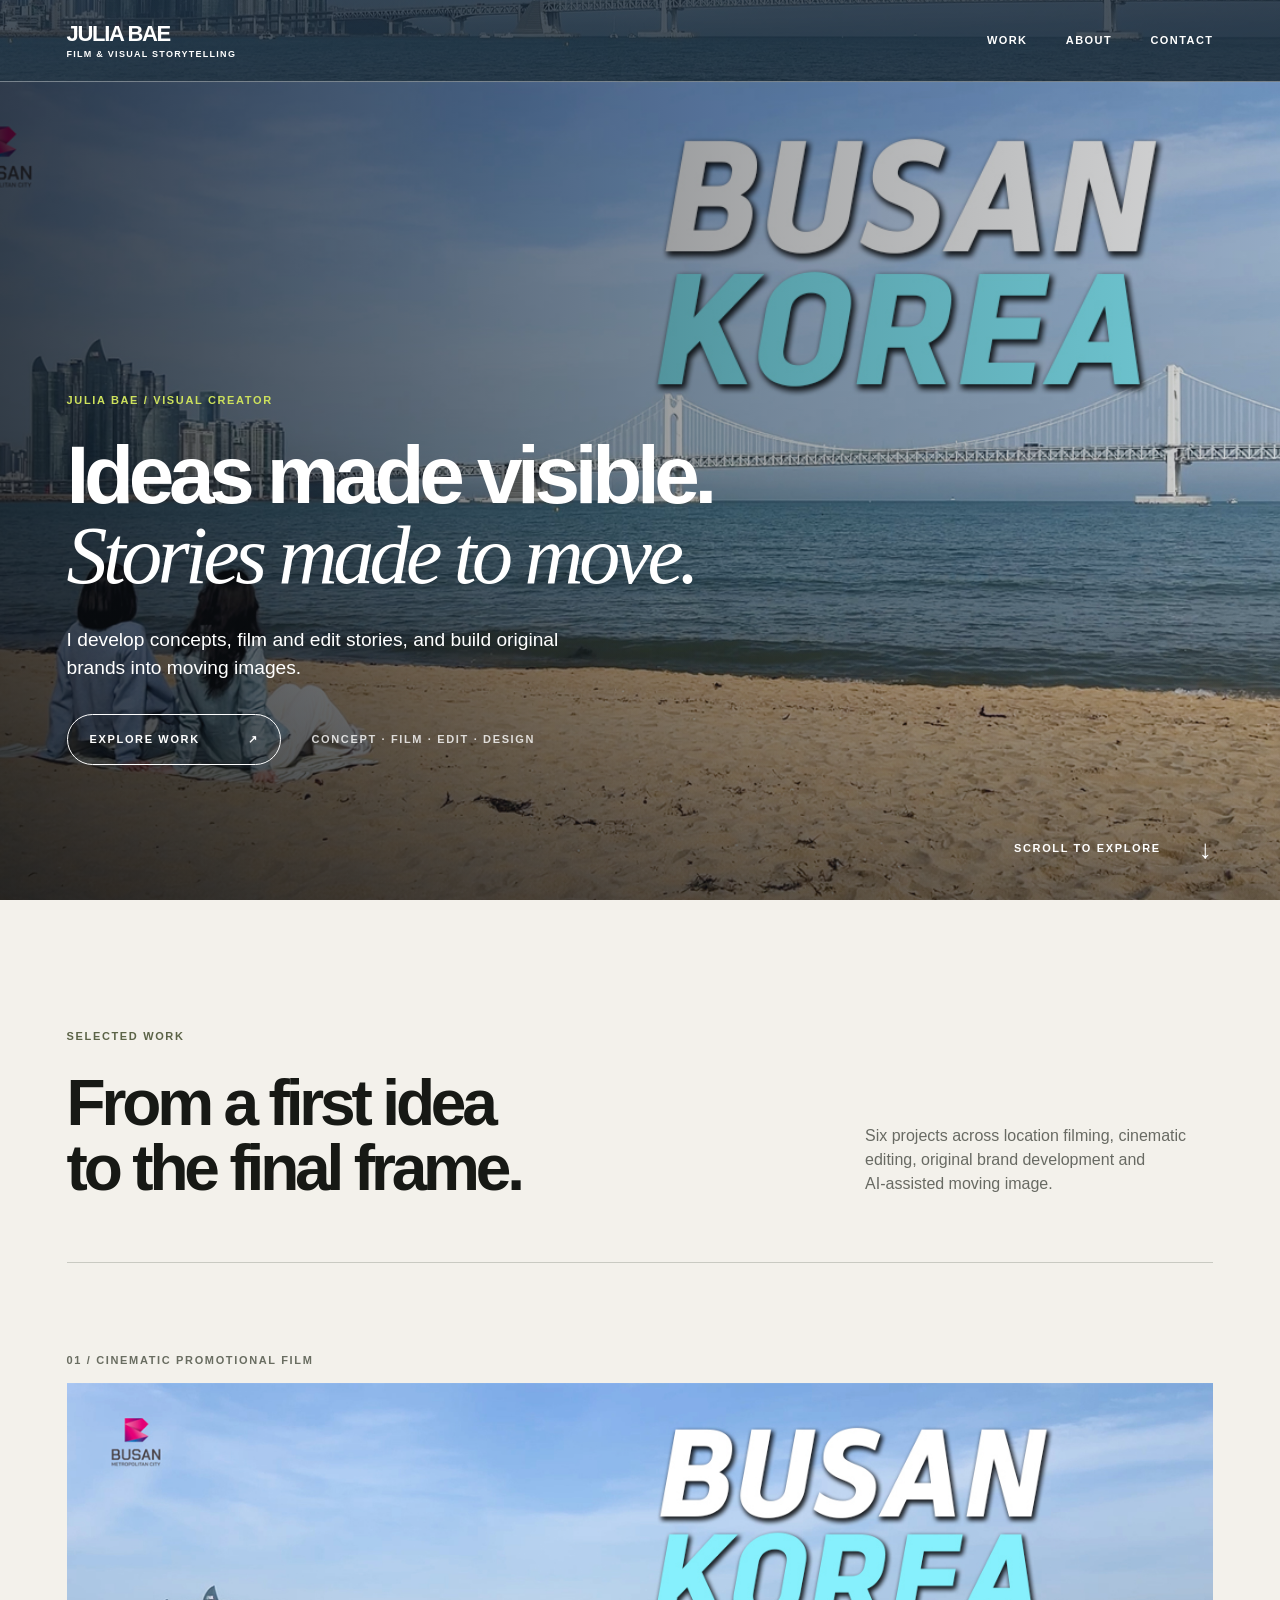
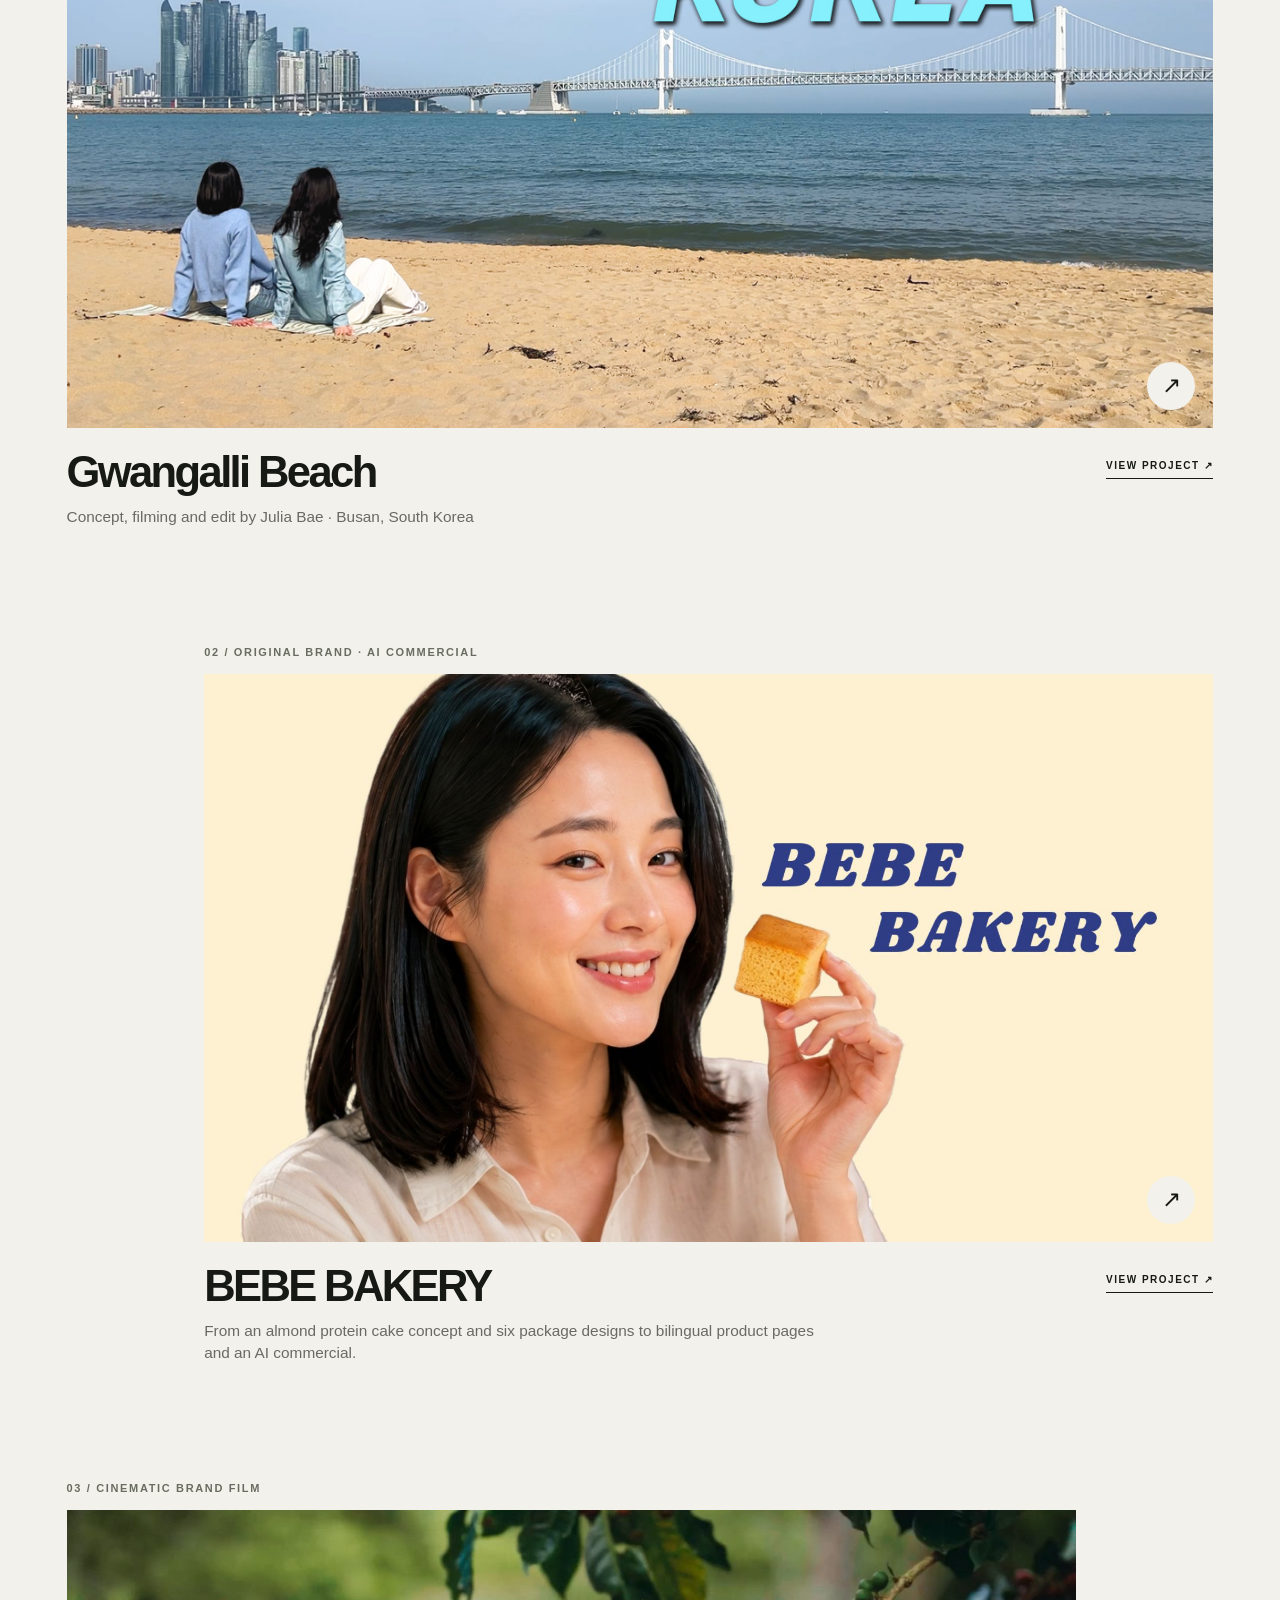
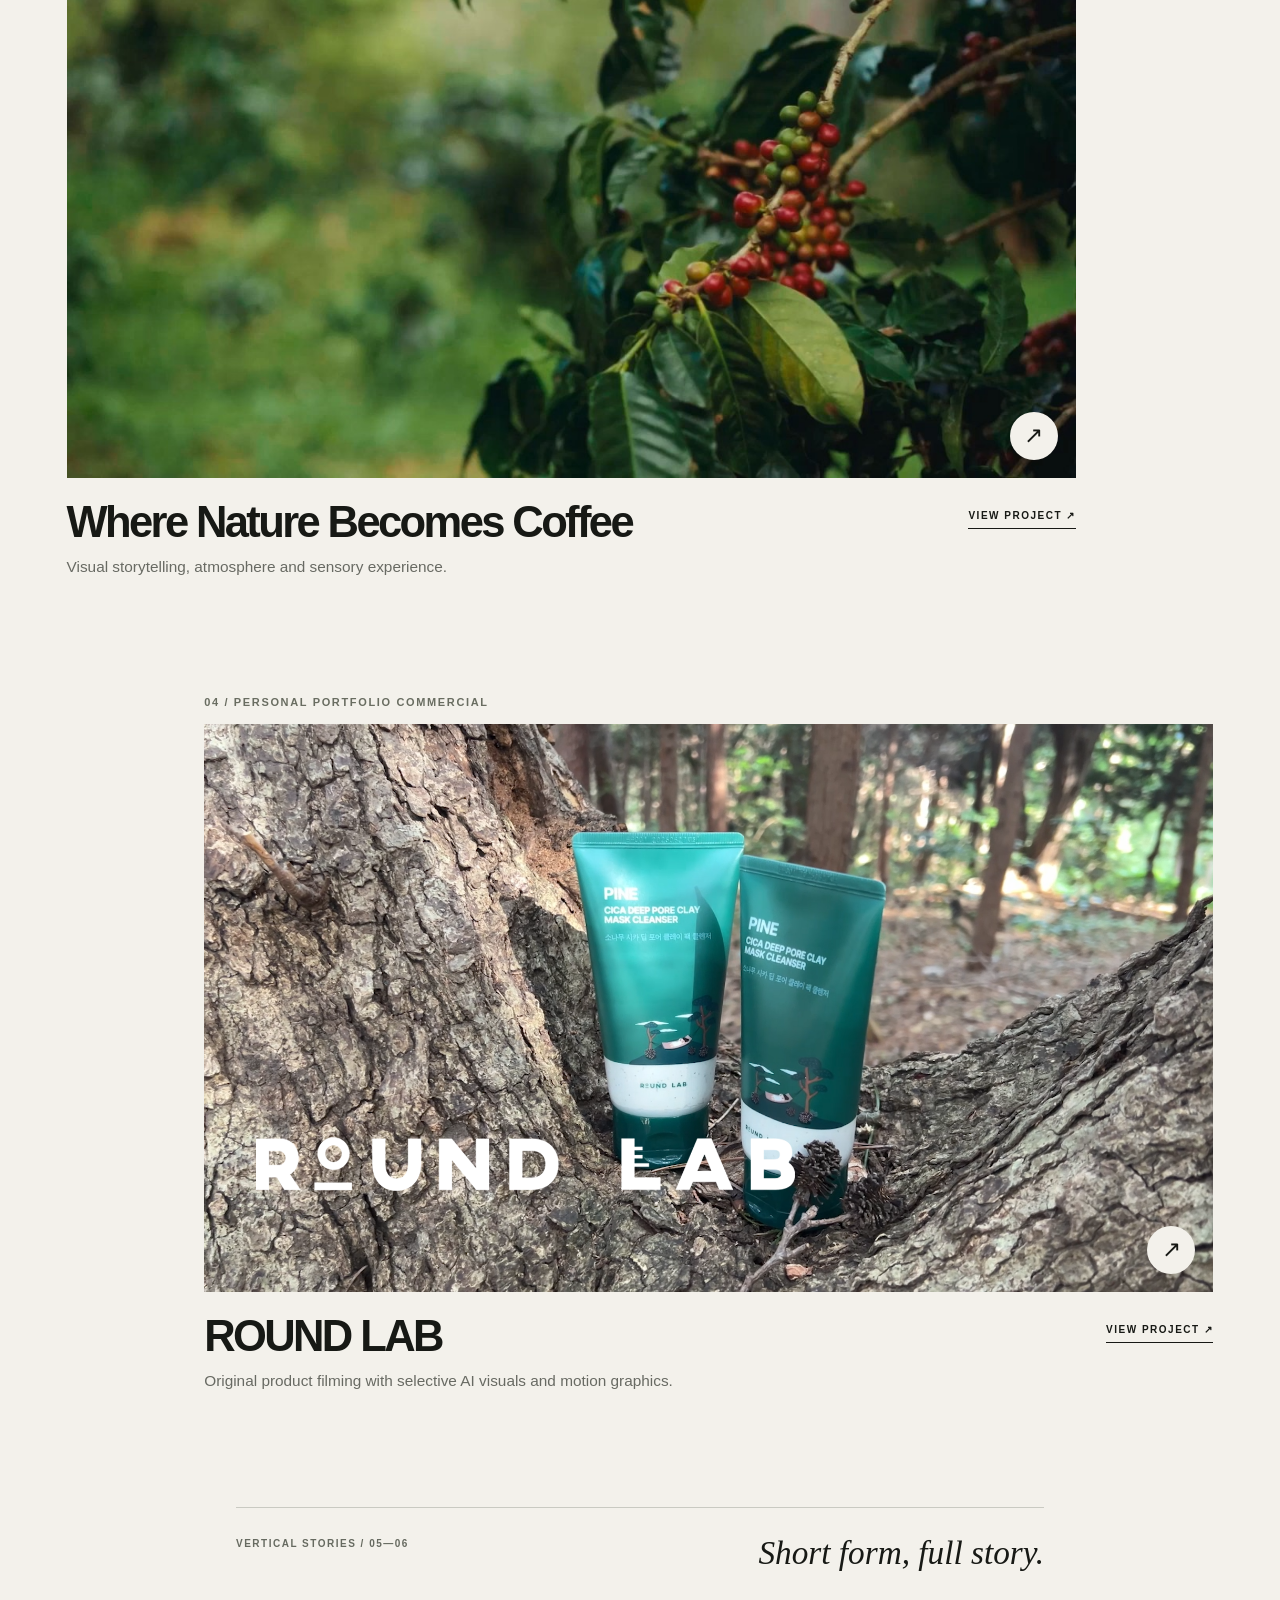
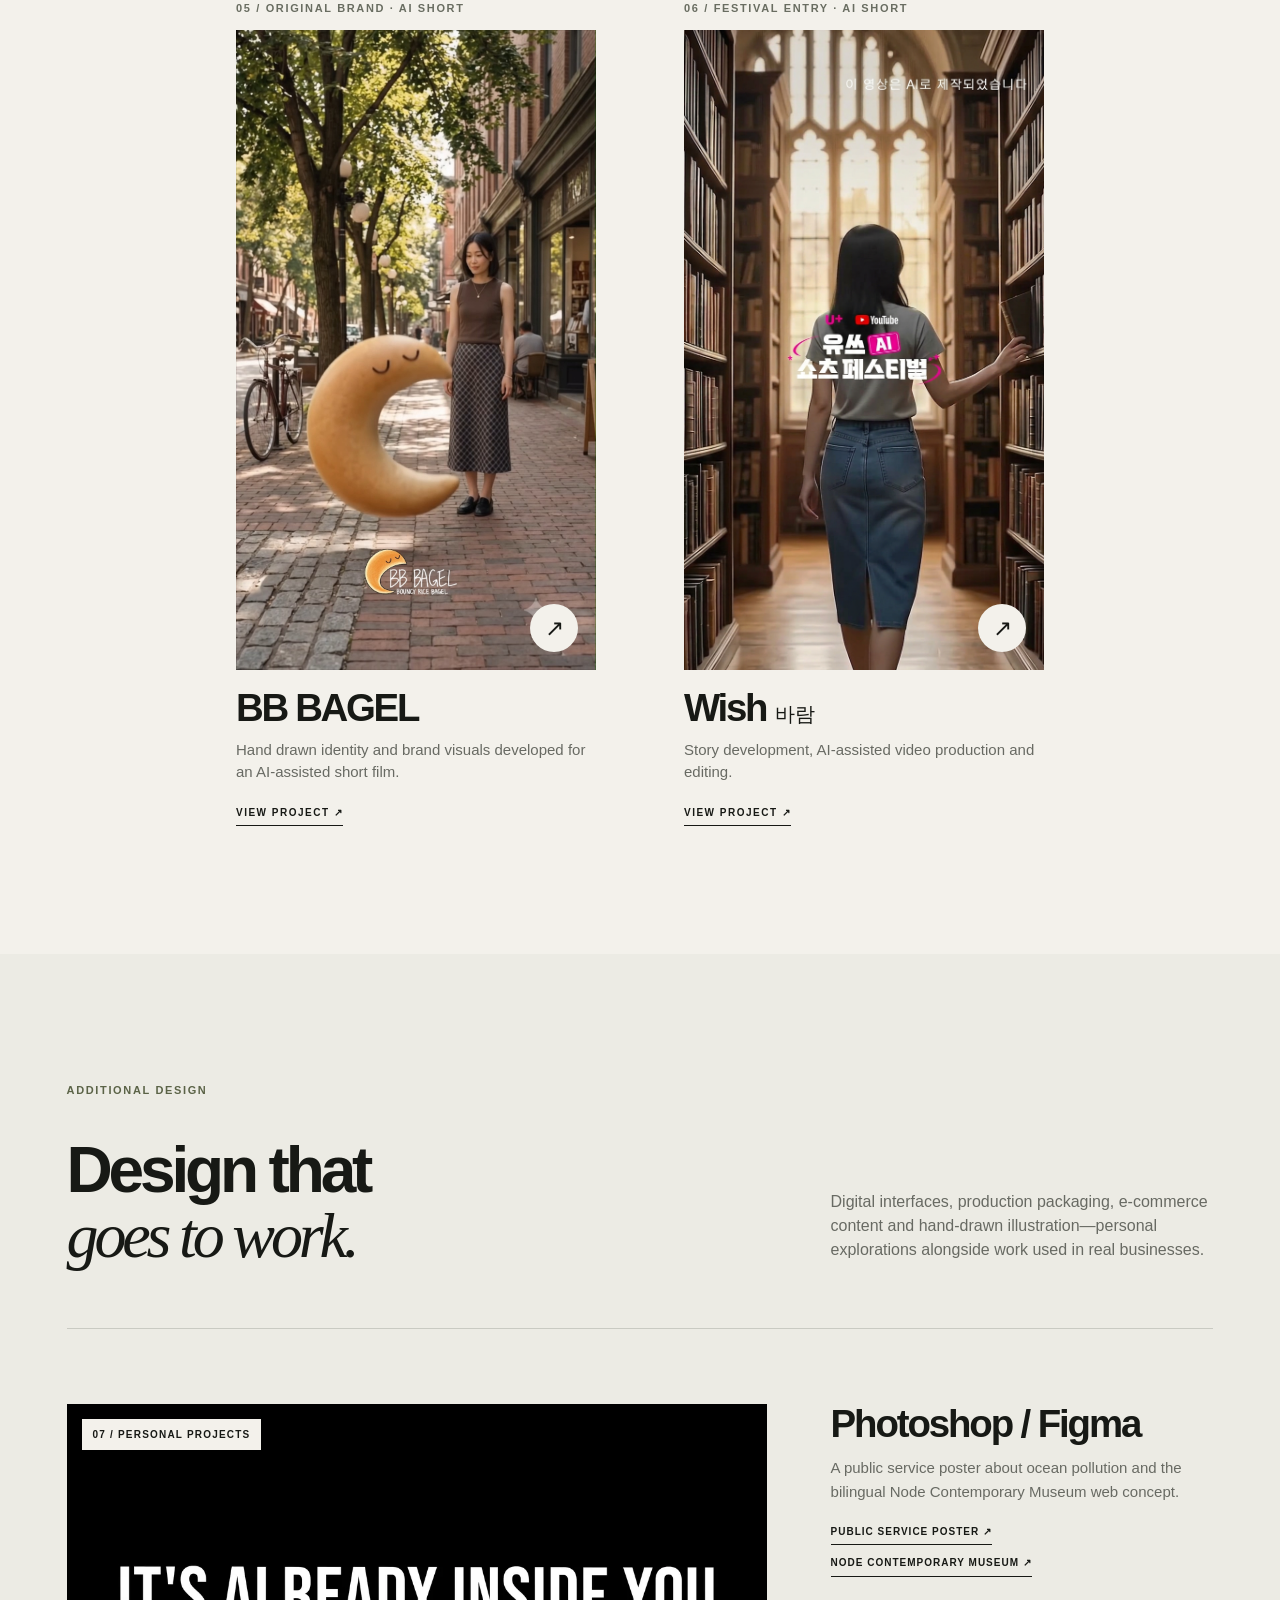
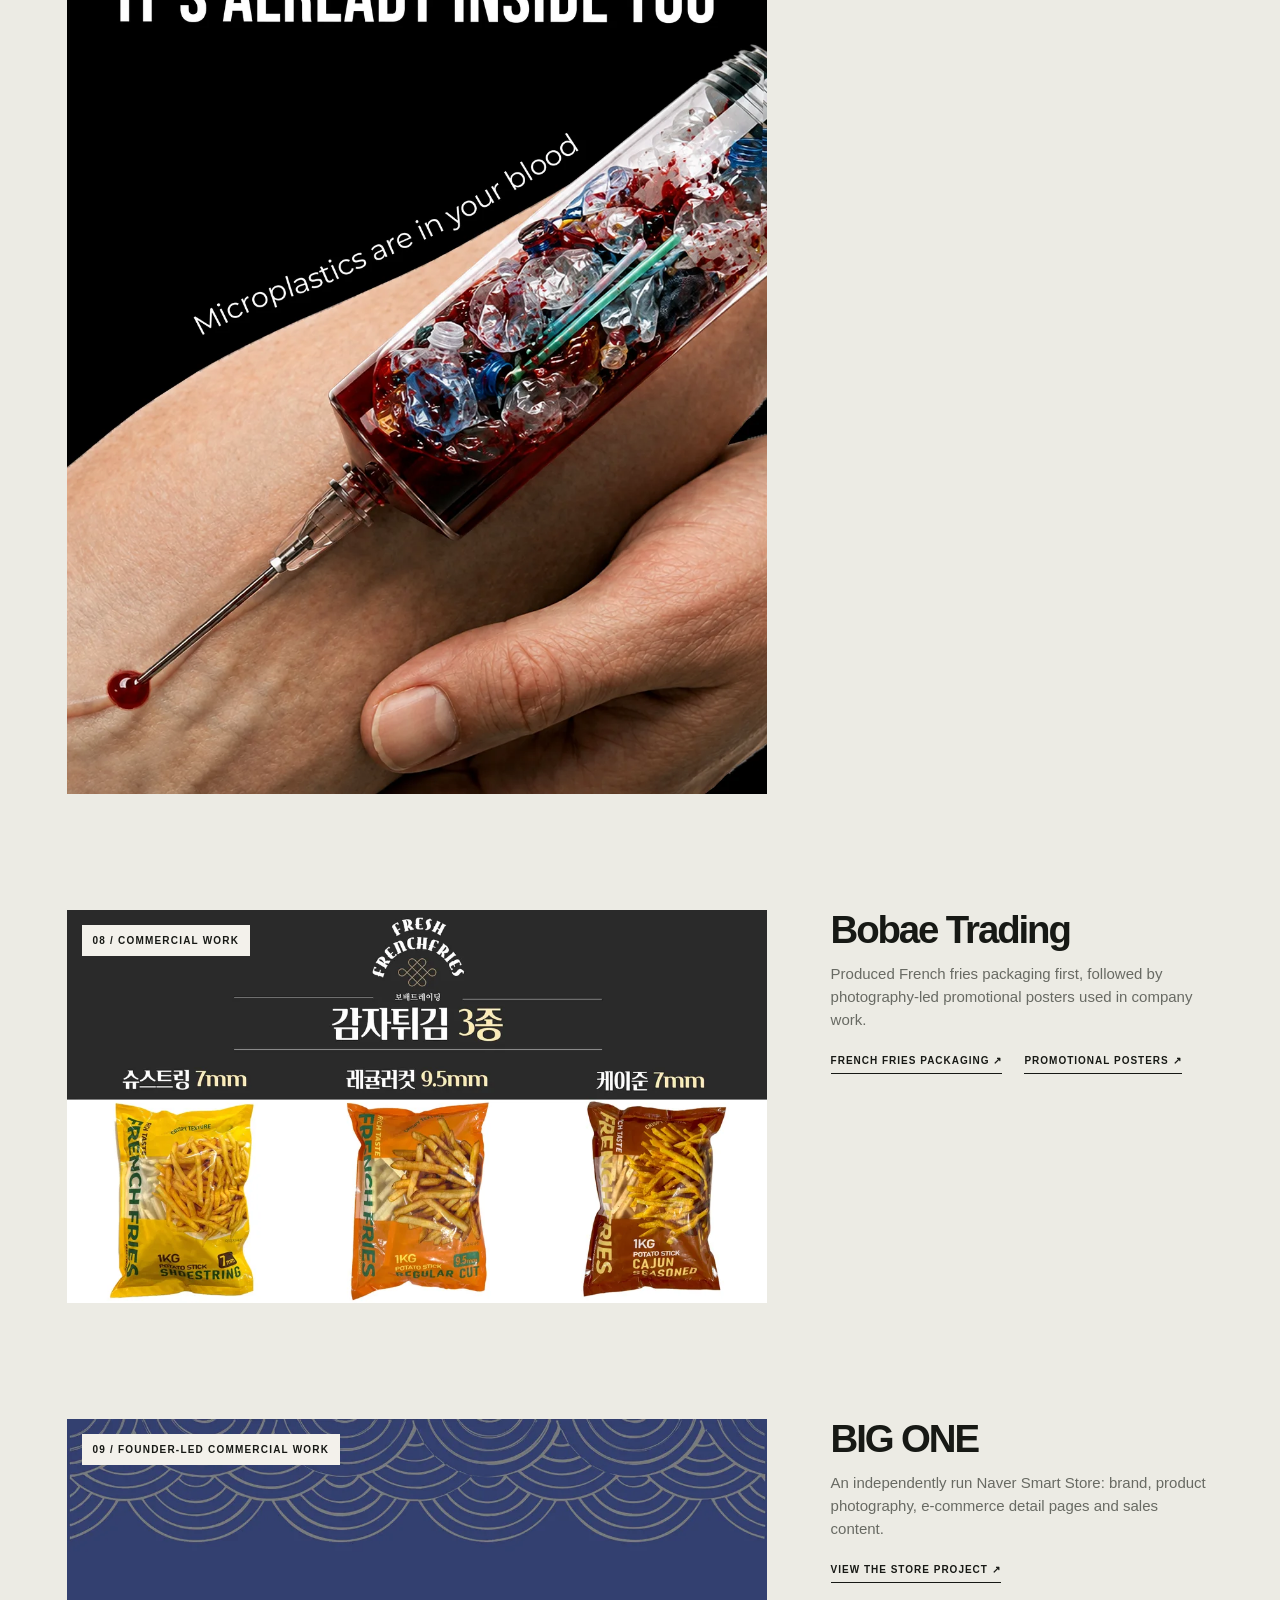
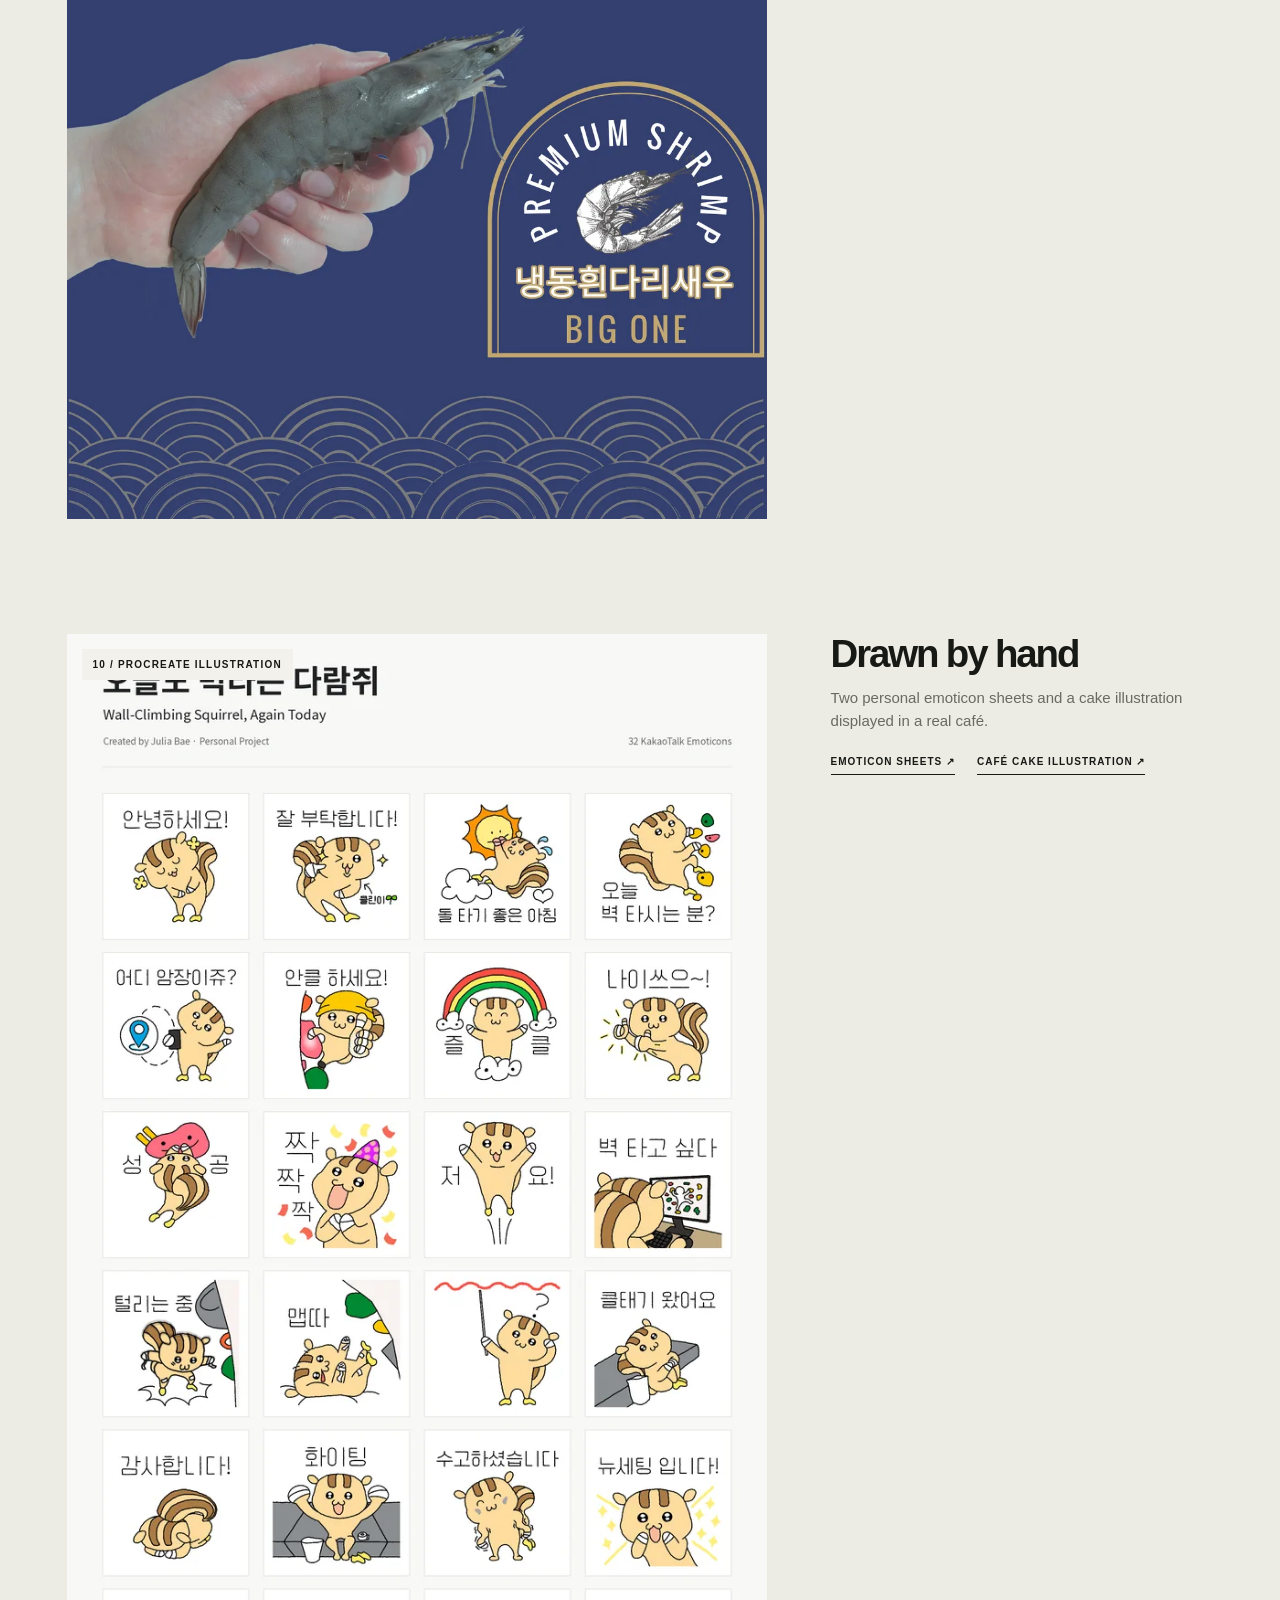
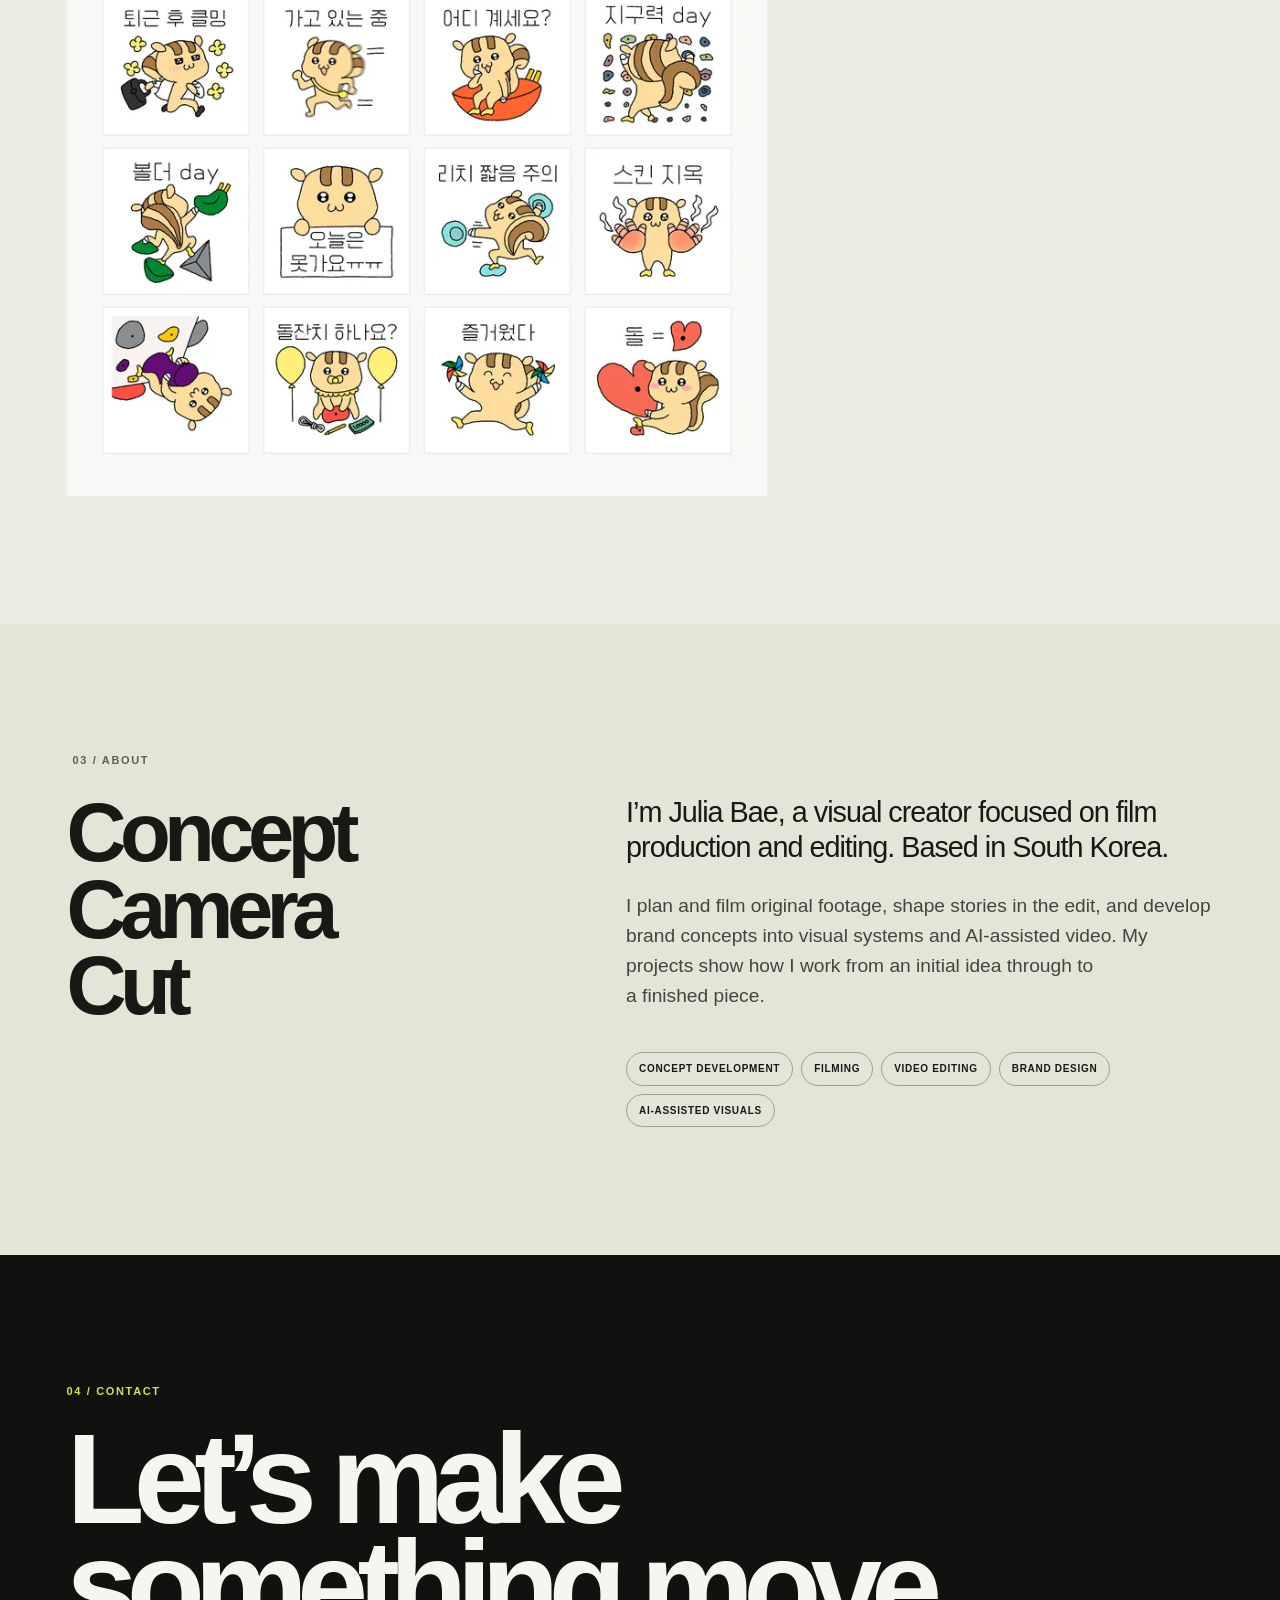
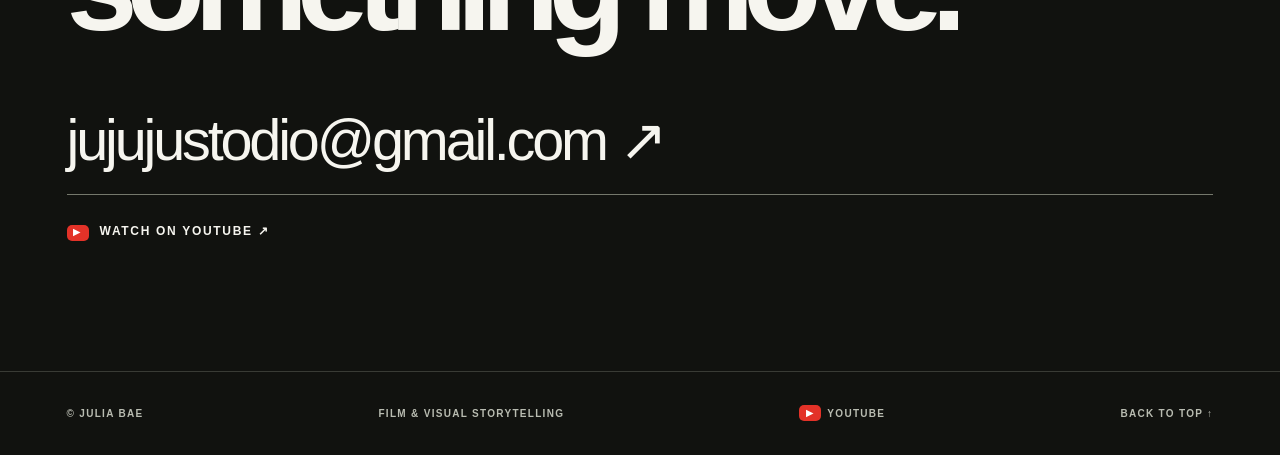
==== commit 13f76c94: "Align design intro with project column across desktop widths" ====
--- a/index.html
+++ b/index.html
@@ -7,7 +7,7 @@
   <meta name="description" content="Julia Bae is a visual creator working across concept development, filming, video editing, brand design and AI-assisted visual production.">
   <title>Julia Bae — Film & Visual Storytelling</title>
   <link rel="icon" href="assets/favicon.png" type="image/png">
-  <link rel="stylesheet" href="styles.css?v=20261004b">
+  <link rel="stylesheet" href="styles.css?v=20261004c">
   <script src="site.js?v=20261004a" defer></script>
 </head>
 <body class="home-page">
--- a/styles.css
+++ b/styles.css
@@ -228,6 +228,6 @@
 .home-page .site-header{background:linear-gradient(rgba(20,34,48,.78),rgba(20,34,48,.78)),url("assets/gwangalli.jpg") center 52% / cover;backdrop-filter:blur(6px)}
 .about-tags .keep-together{border:0;border-radius:0;padding:0;font-size:inherit;letter-spacing:inherit;font-weight:inherit}
 @media(min-width:901px){
-  .design-intro>p:last-child{transform:translateX(-30px)}
+  .design-intro{grid-template-columns:minmax(0,700px) minmax(250px,1fr);column-gap:clamp(25px,5vw,90px)}
   .about-section>.eyebrow{transform:translateX(6px)}
 }
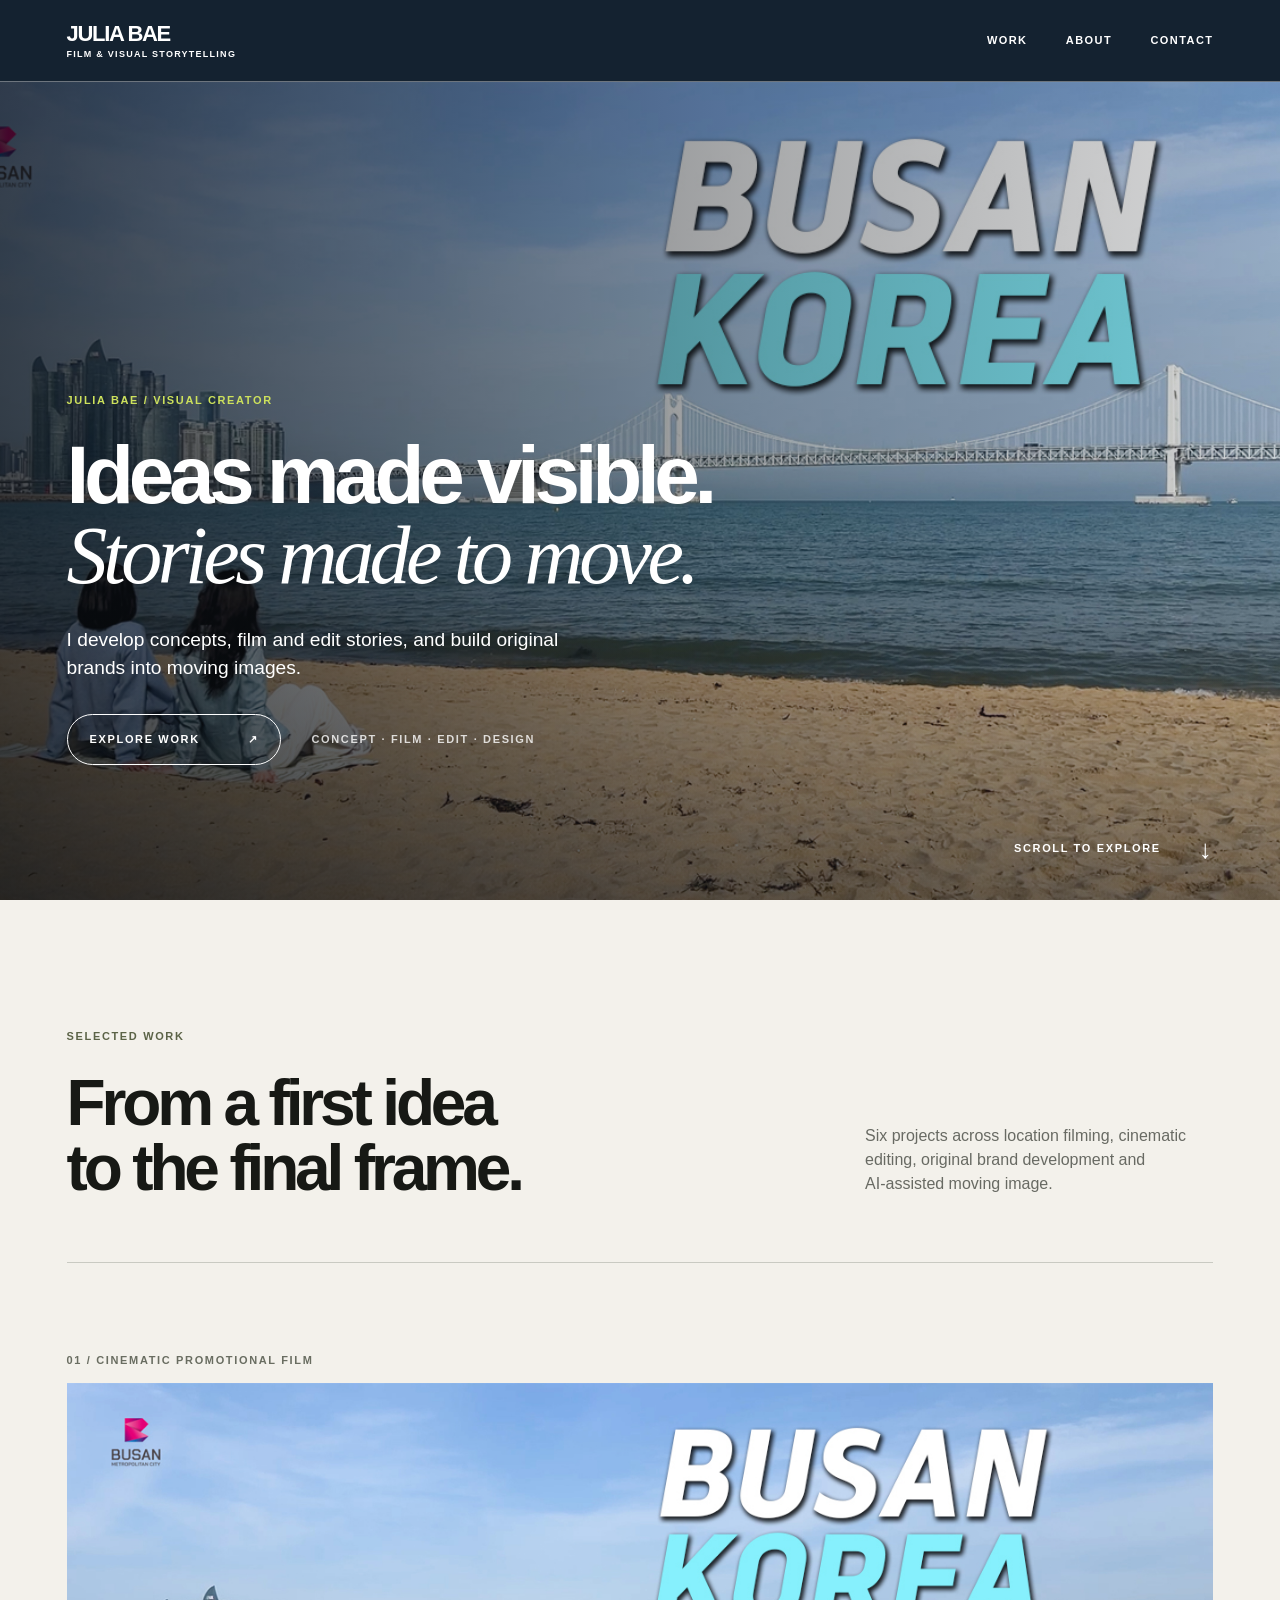
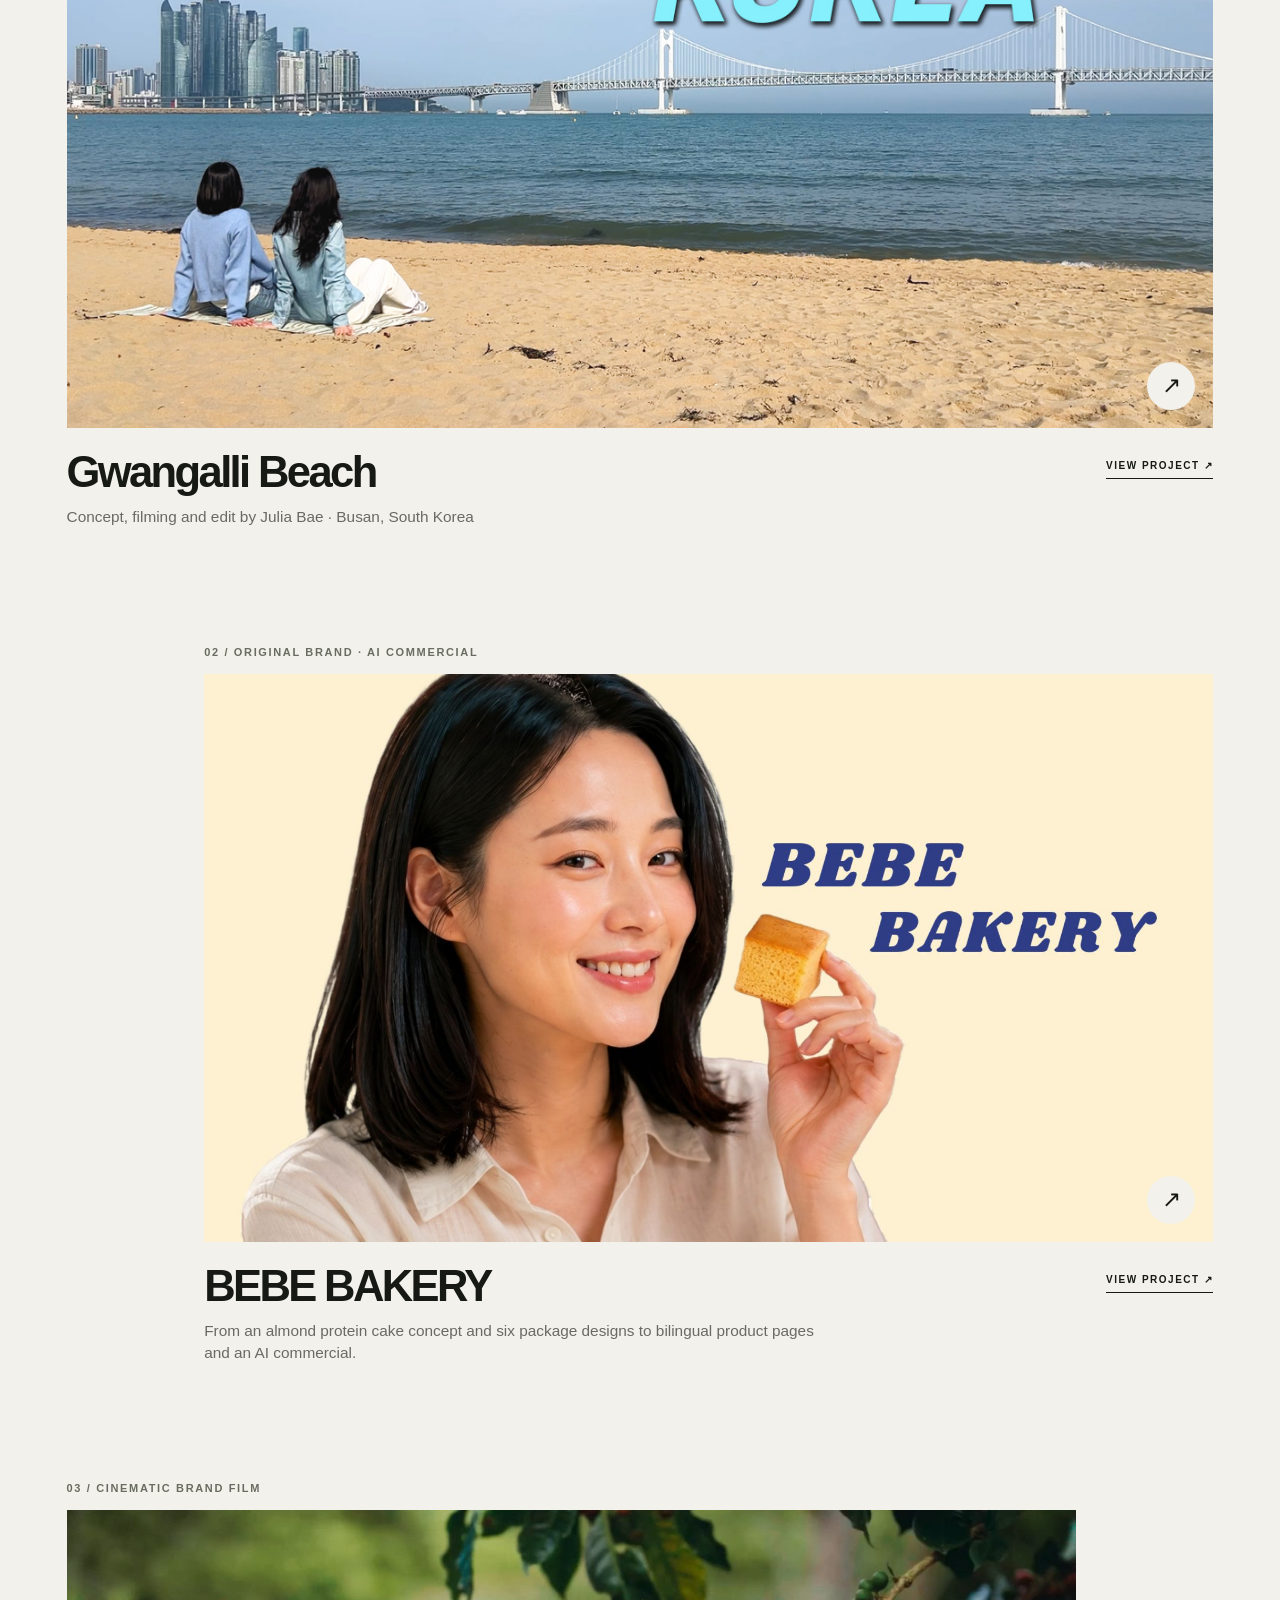
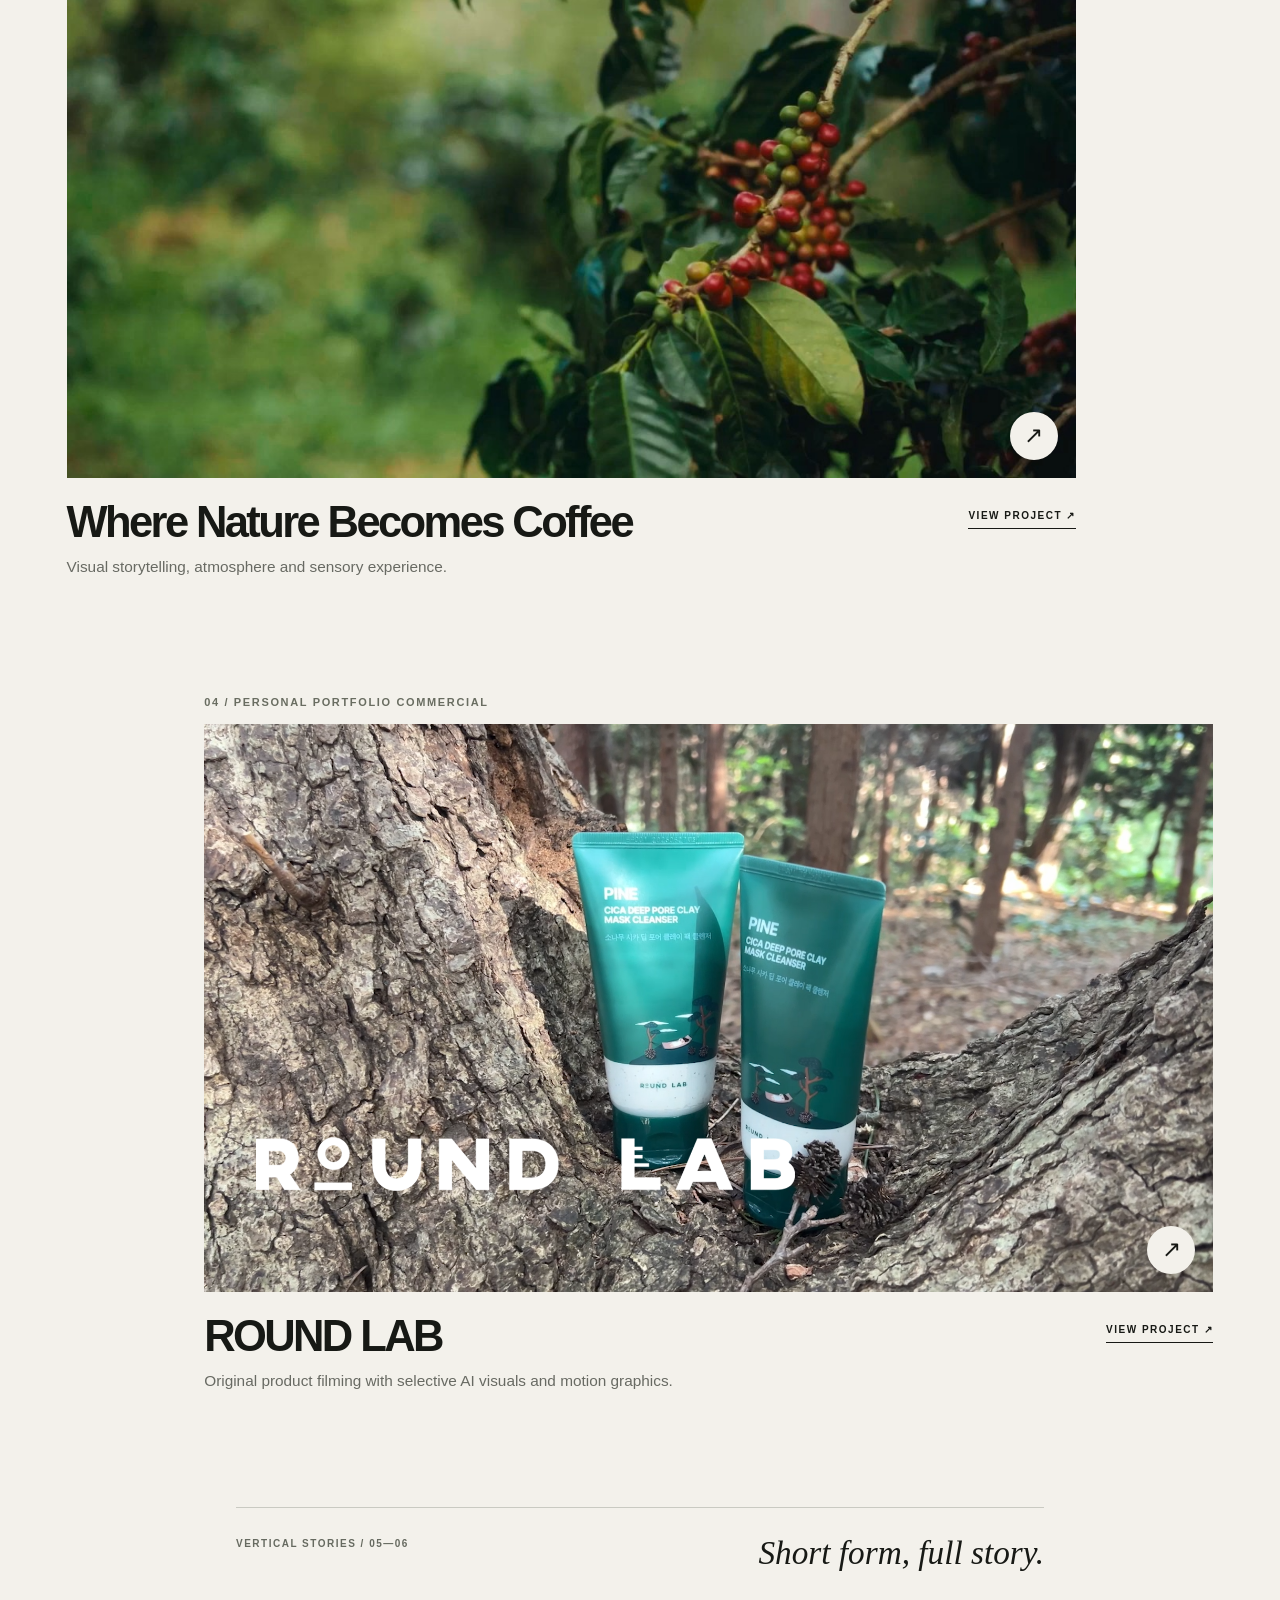
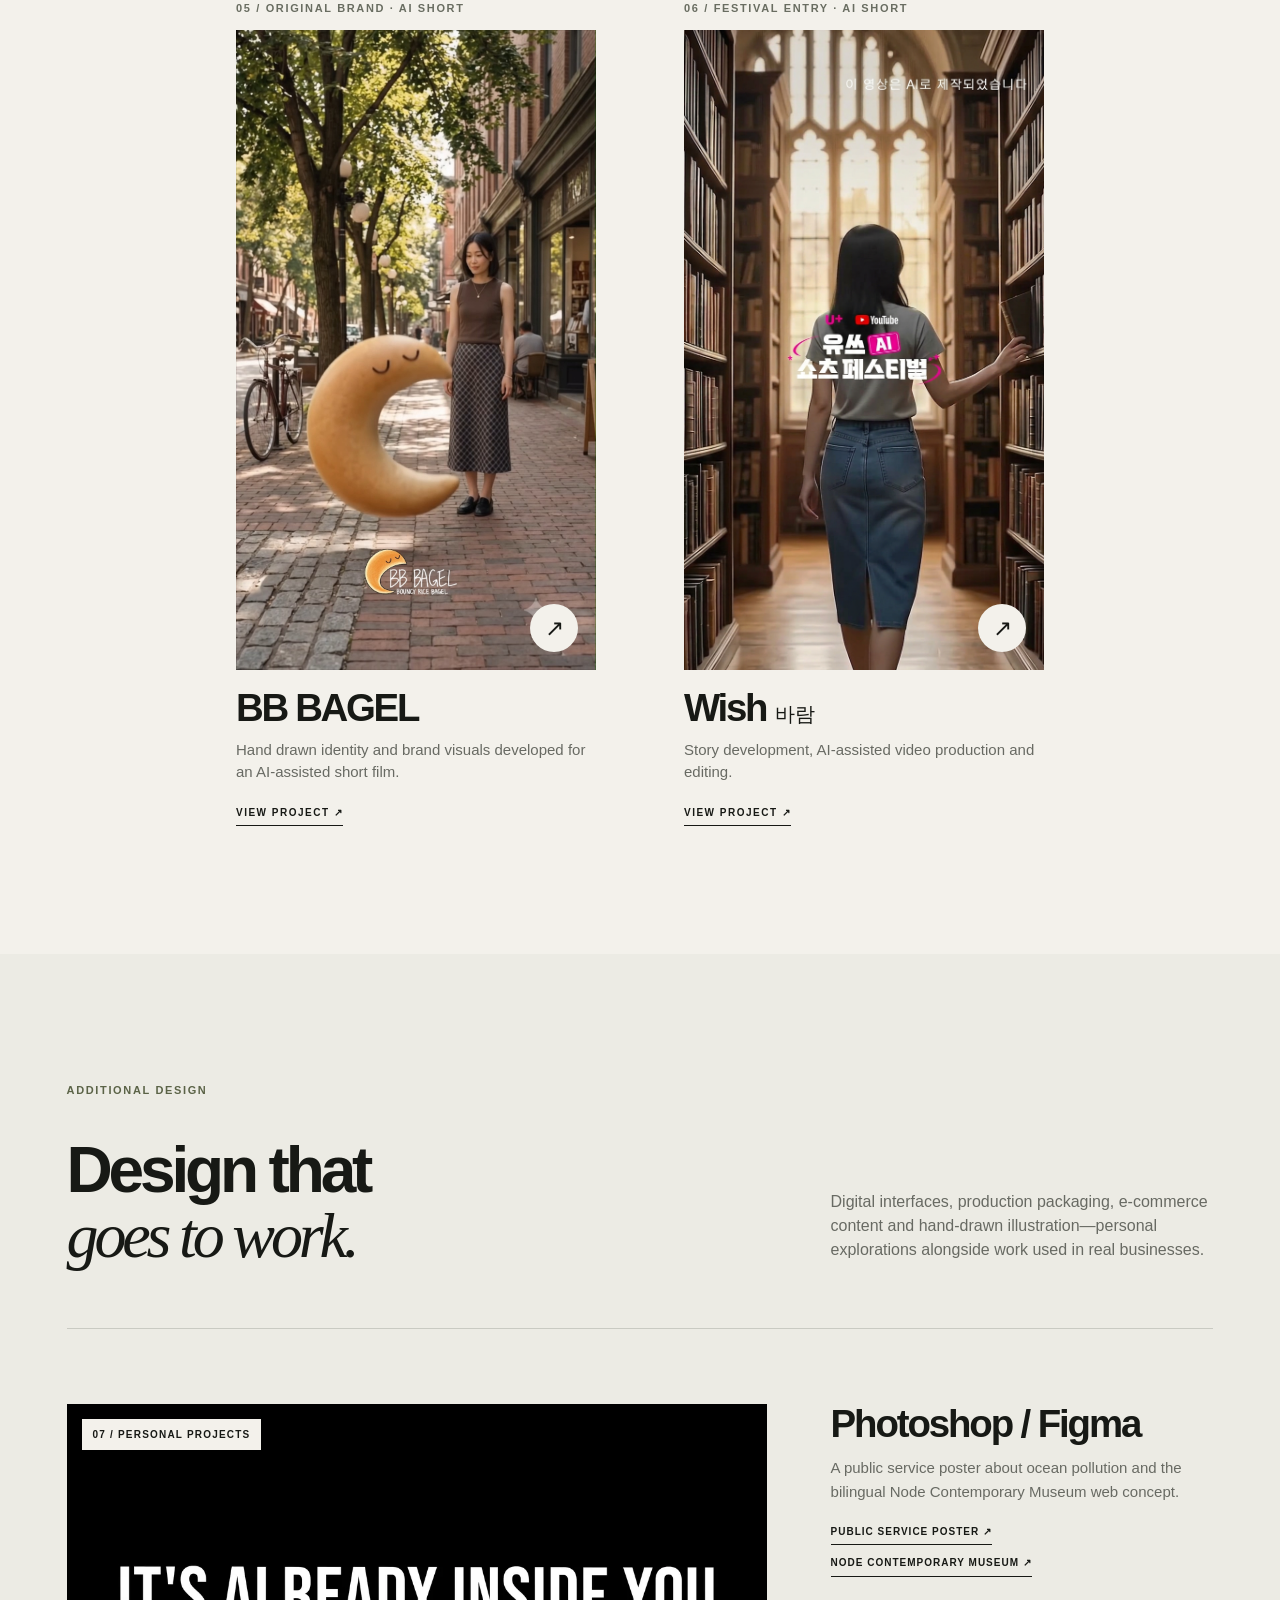
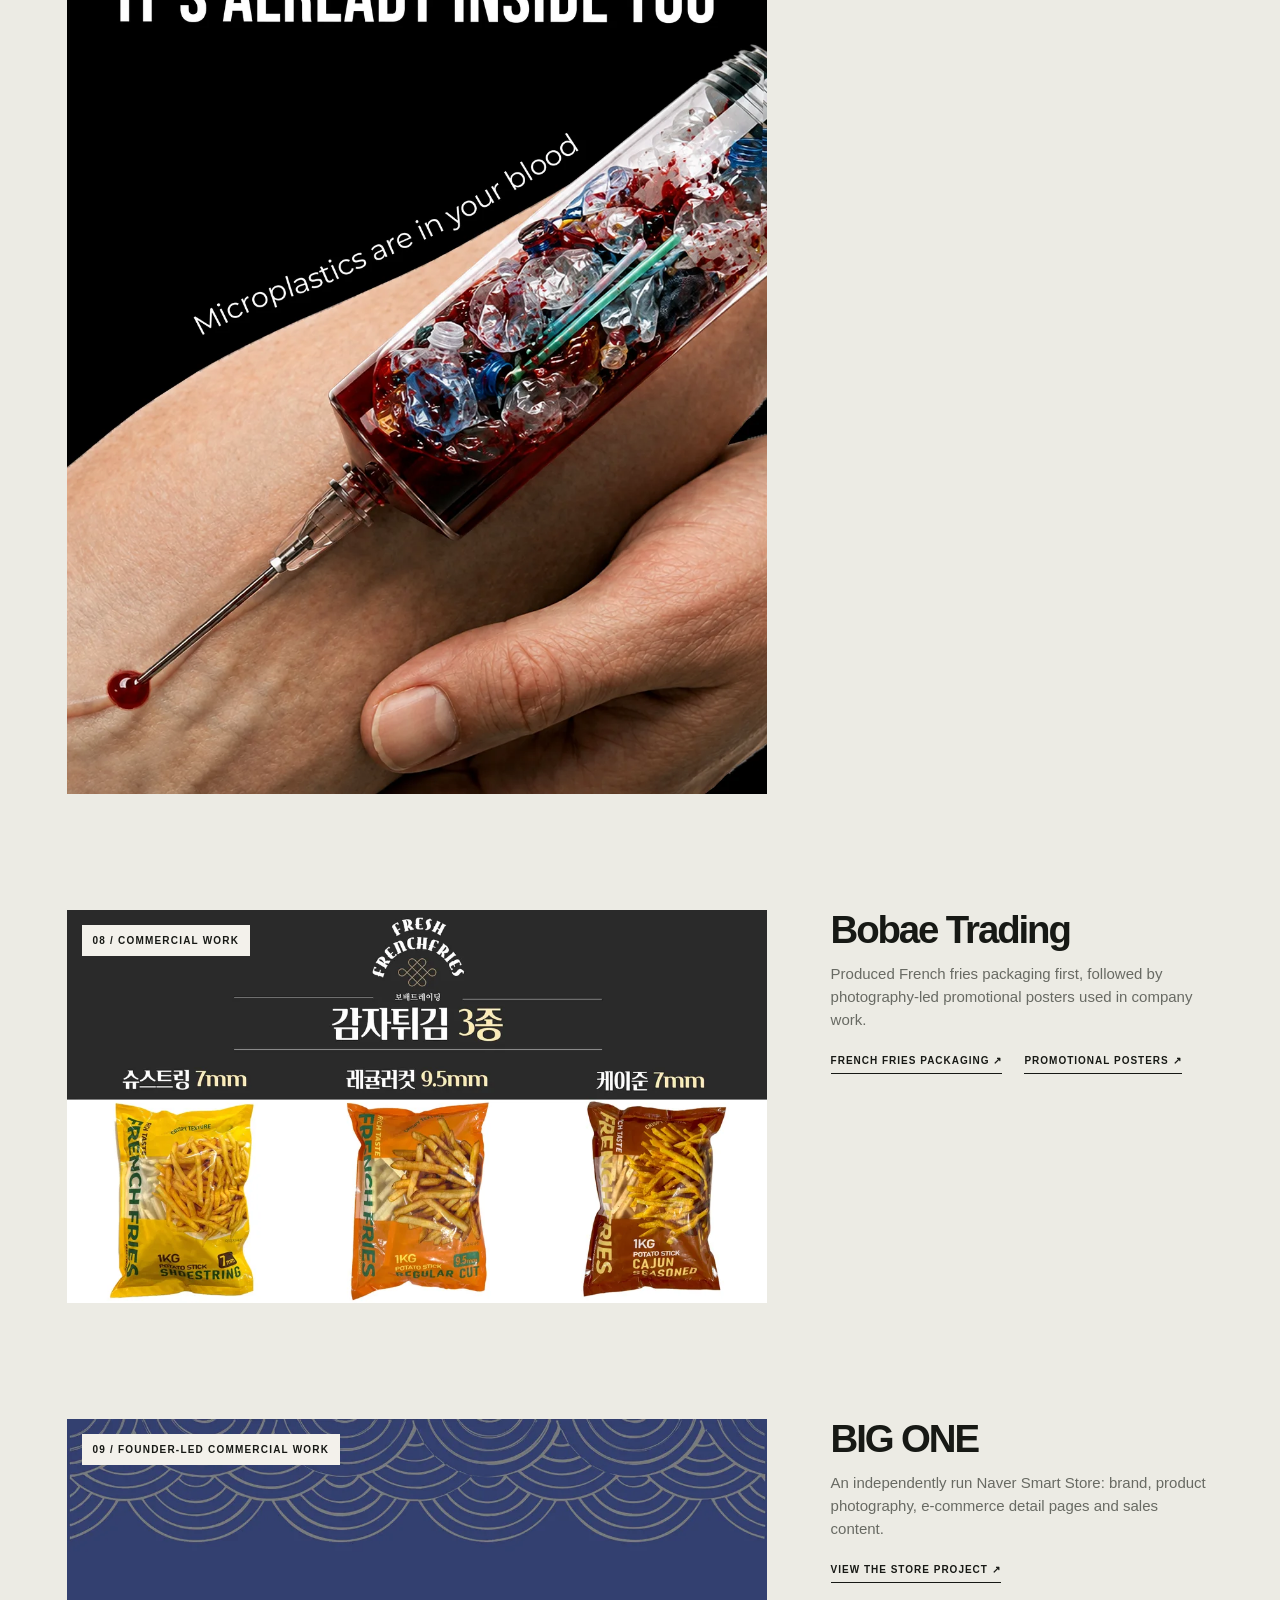
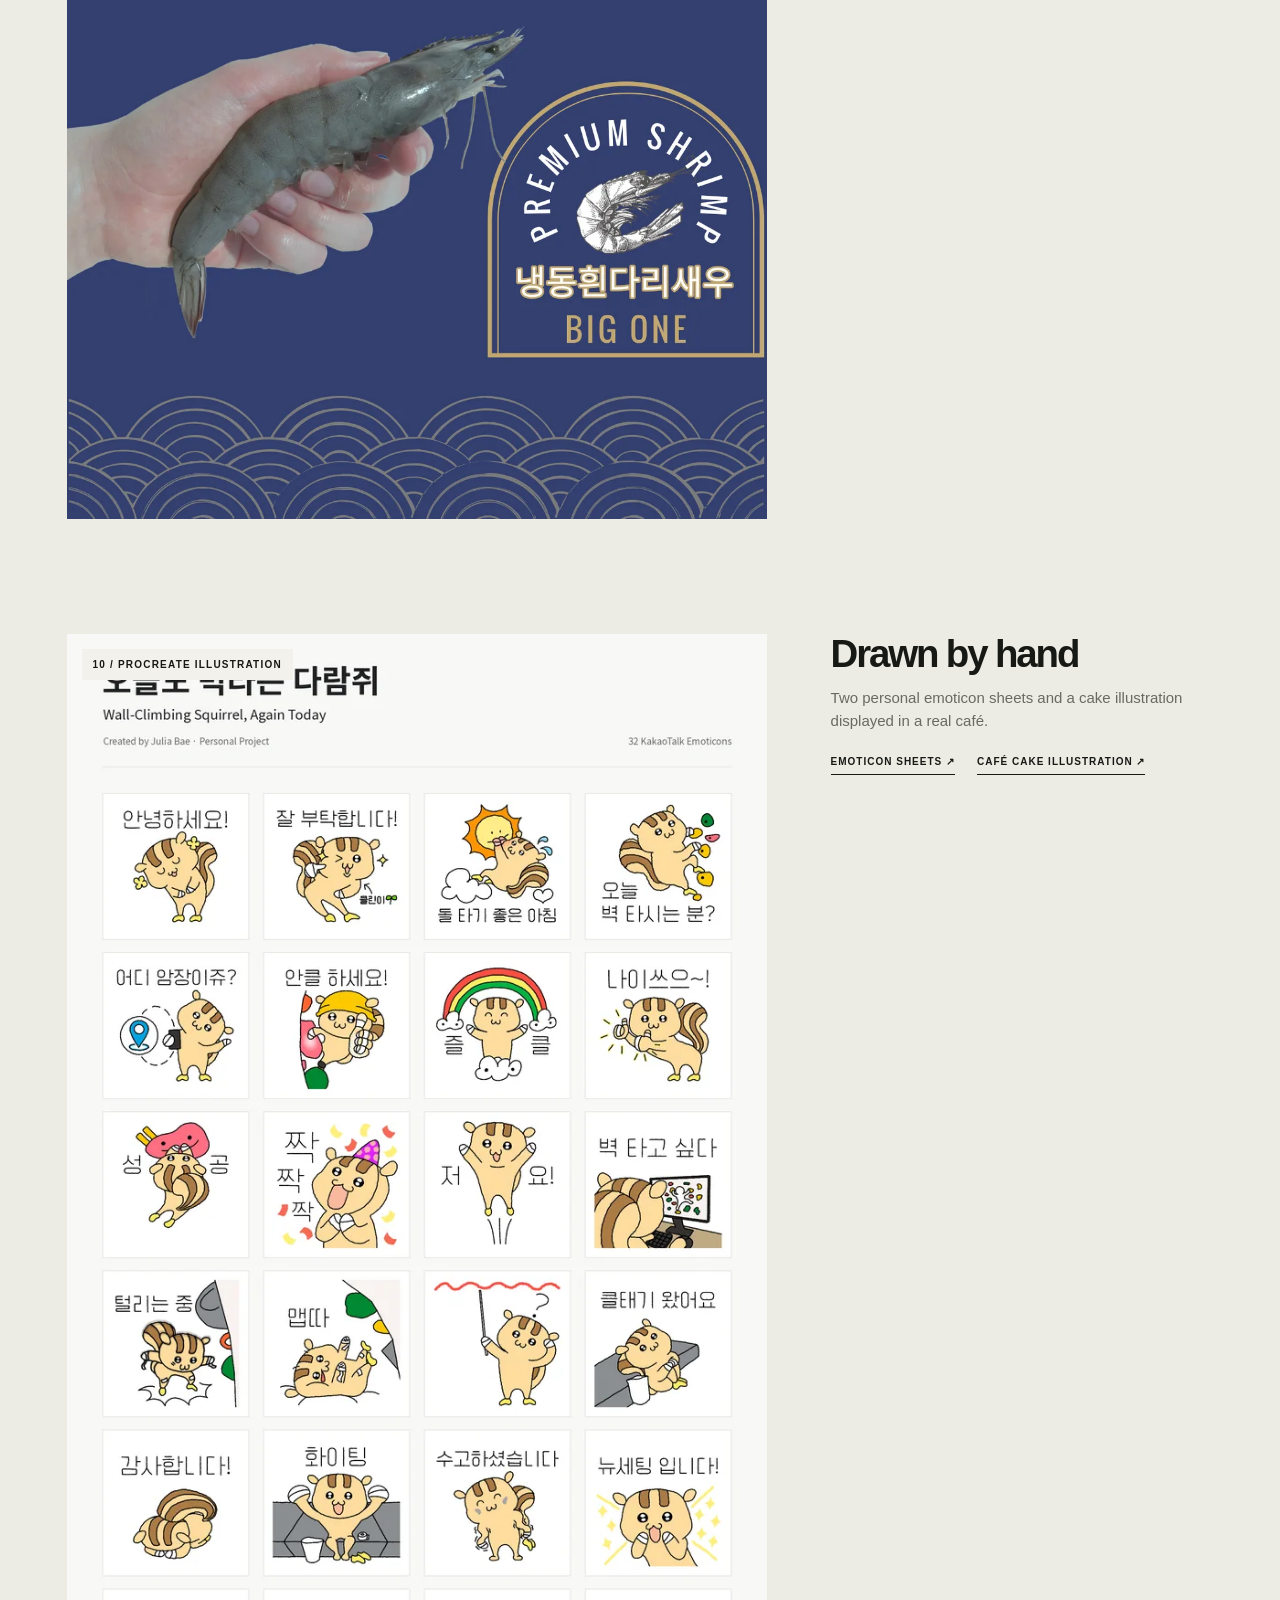
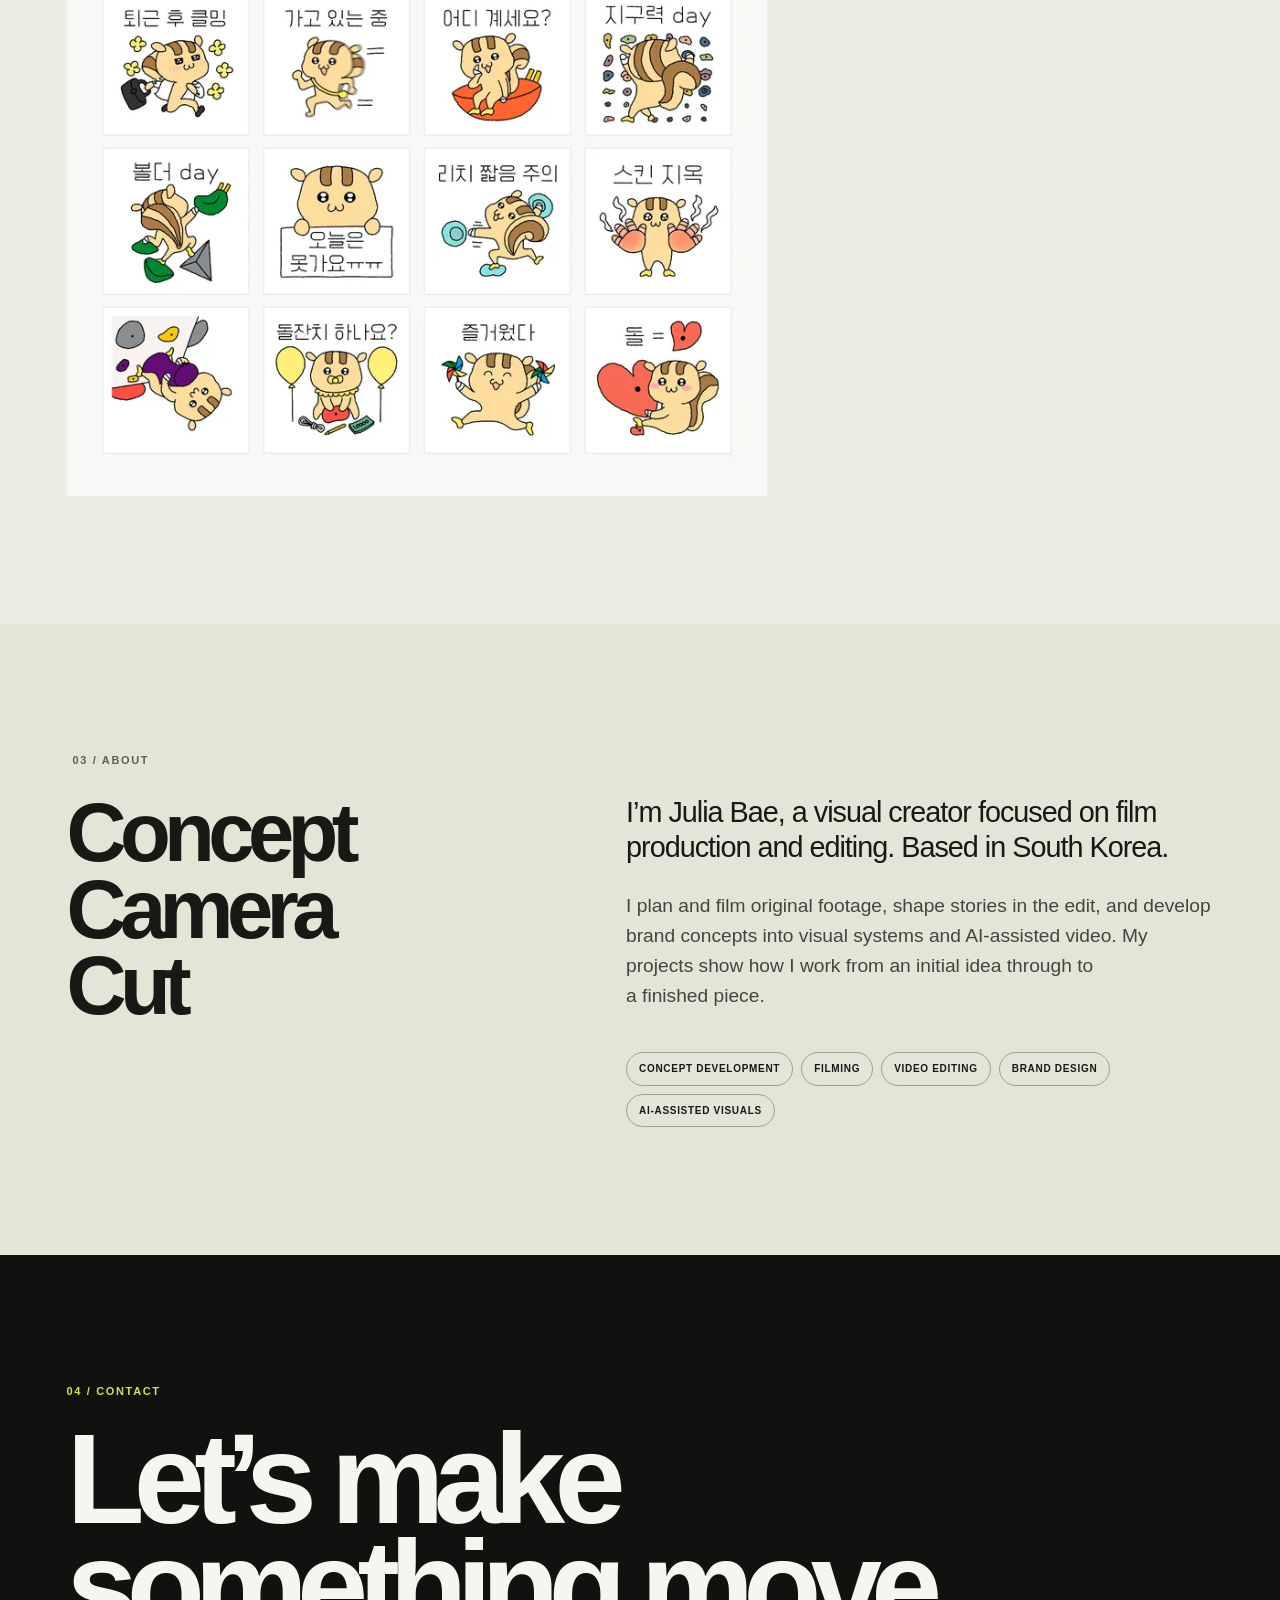
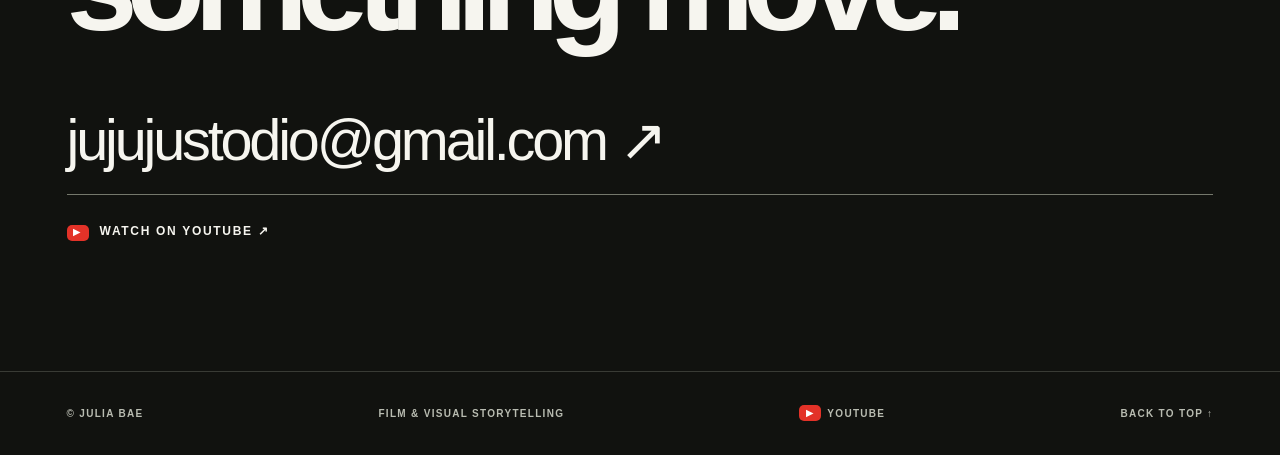
==== commit c9cd7977: "Use solid header and autoplay Gwangalli hero" ====
--- a/index.html
+++ b/index.html
@@ -7,7 +7,7 @@
   <meta name="description" content="Julia Bae is a visual creator working across concept development, filming, video editing, brand design and AI-assisted visual production.">
   <title>Julia Bae — Film & Visual Storytelling</title>
   <link rel="icon" href="assets/favicon.png" type="image/png">
-  <link rel="stylesheet" href="styles.css?v=20261004c">
+  <link rel="stylesheet" href="styles.css?v=20261004d">
   <script src="site.js?v=20261004a" defer></script>
 </head>
 <body class="home-page">
@@ -23,6 +23,9 @@
   <main>
     <section class="hero" aria-labelledby="hero-title">
       <img class="hero-video" src="assets/gwangalli.jpg" alt="" aria-hidden="true">
+      <video class="hero-video hero-motion" autoplay muted loop playsinline preload="auto" poster="assets/gwangalli.jpg" aria-hidden="true" tabindex="-1">
+        <source src="assets/gwangalli-hero-10.5s-720p.mp4" type="video/mp4">
+      </video>
       <div class="hero-shade"></div>
       <div class="hero-content">
         <p class="eyebrow light">JULIA BAE / VISUAL CREATOR</p>
--- a/styles.css
+++ b/styles.css
@@ -225,7 +225,8 @@
 }
 
 /* Refine only the homepage header and the marked desktop alignments. */
-.home-page .site-header{background:linear-gradient(rgba(20,34,48,.78),rgba(20,34,48,.78)),url("assets/gwangalli.jpg") center 52% / cover;backdrop-filter:blur(6px)}
+.home-page .site-header{background:#142230;backdrop-filter:none}
+.home-page .hero-motion{object-position:center center}
 .about-tags .keep-together{border:0;border-radius:0;padding:0;font-size:inherit;letter-spacing:inherit;font-weight:inherit}
 @media(min-width:901px){
   .design-intro{grid-template-columns:minmax(0,700px) minmax(250px,1fr);column-gap:clamp(25px,5vw,90px)}
